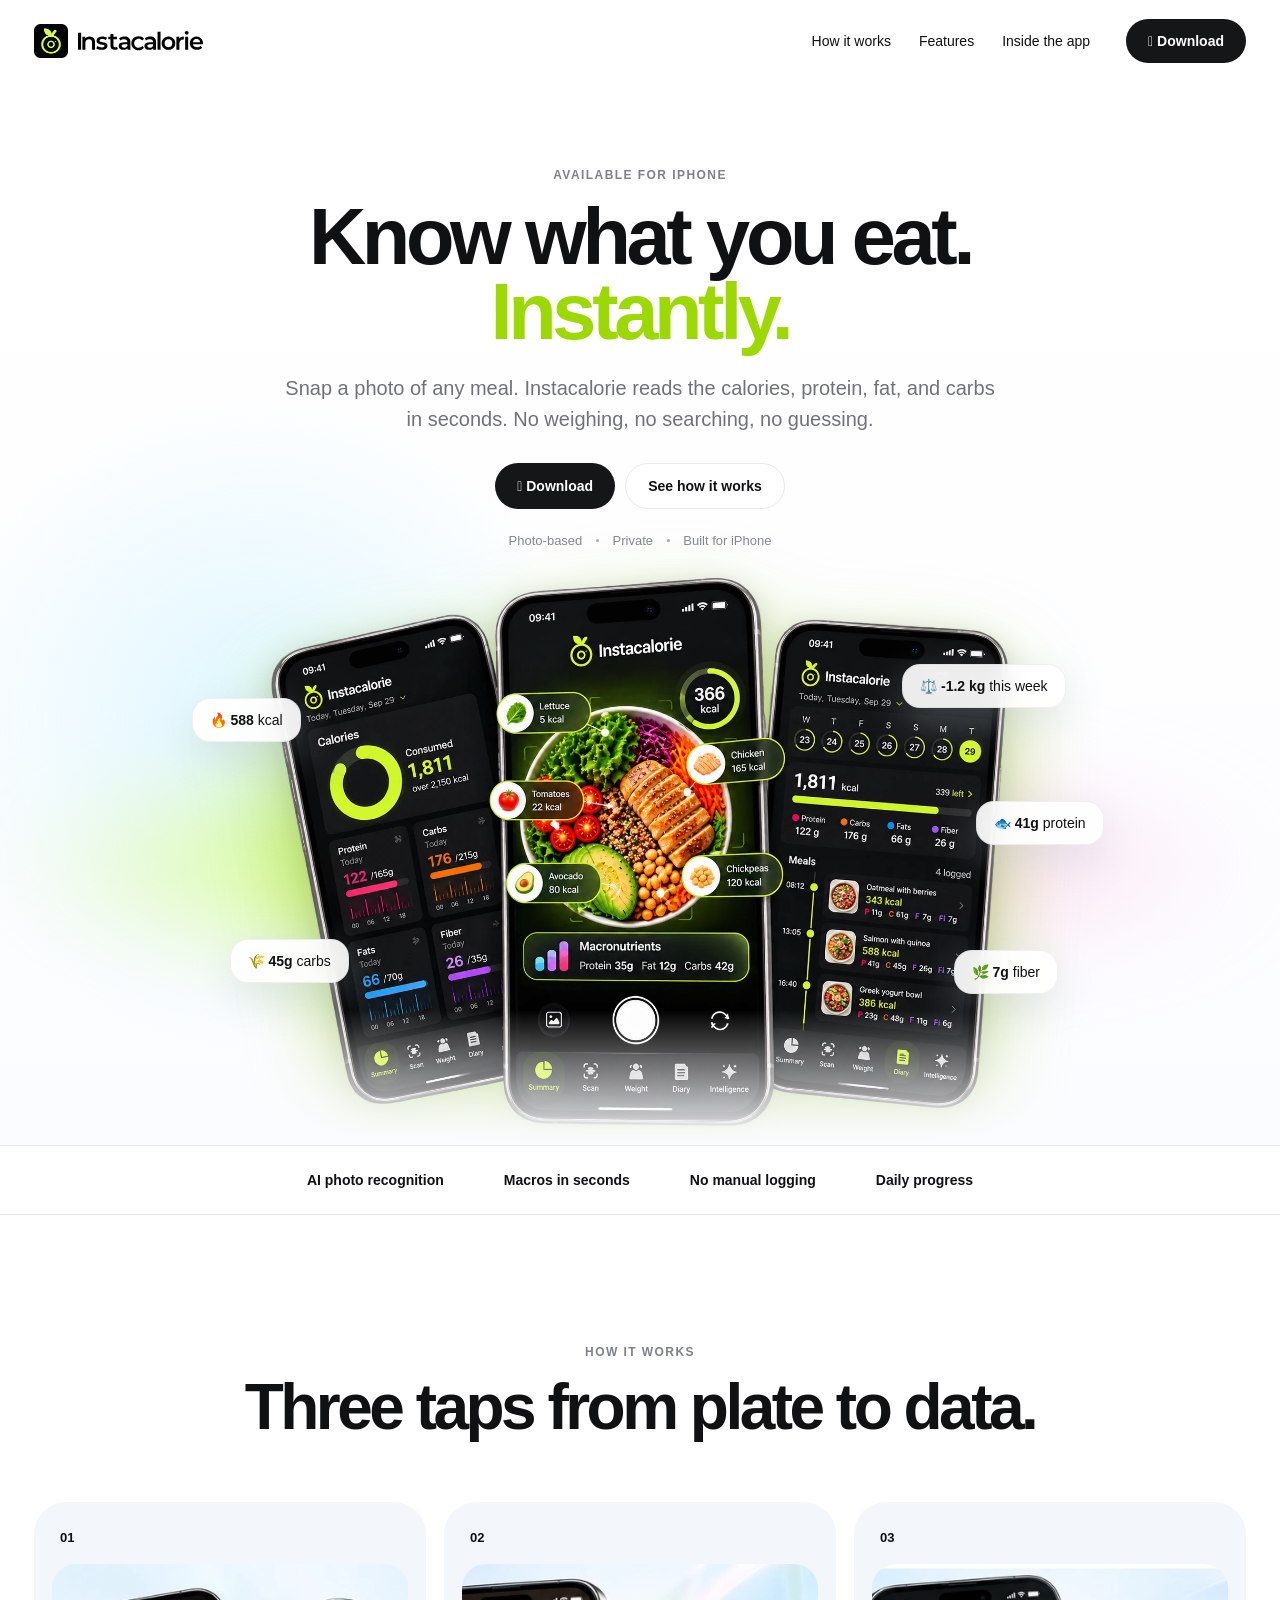
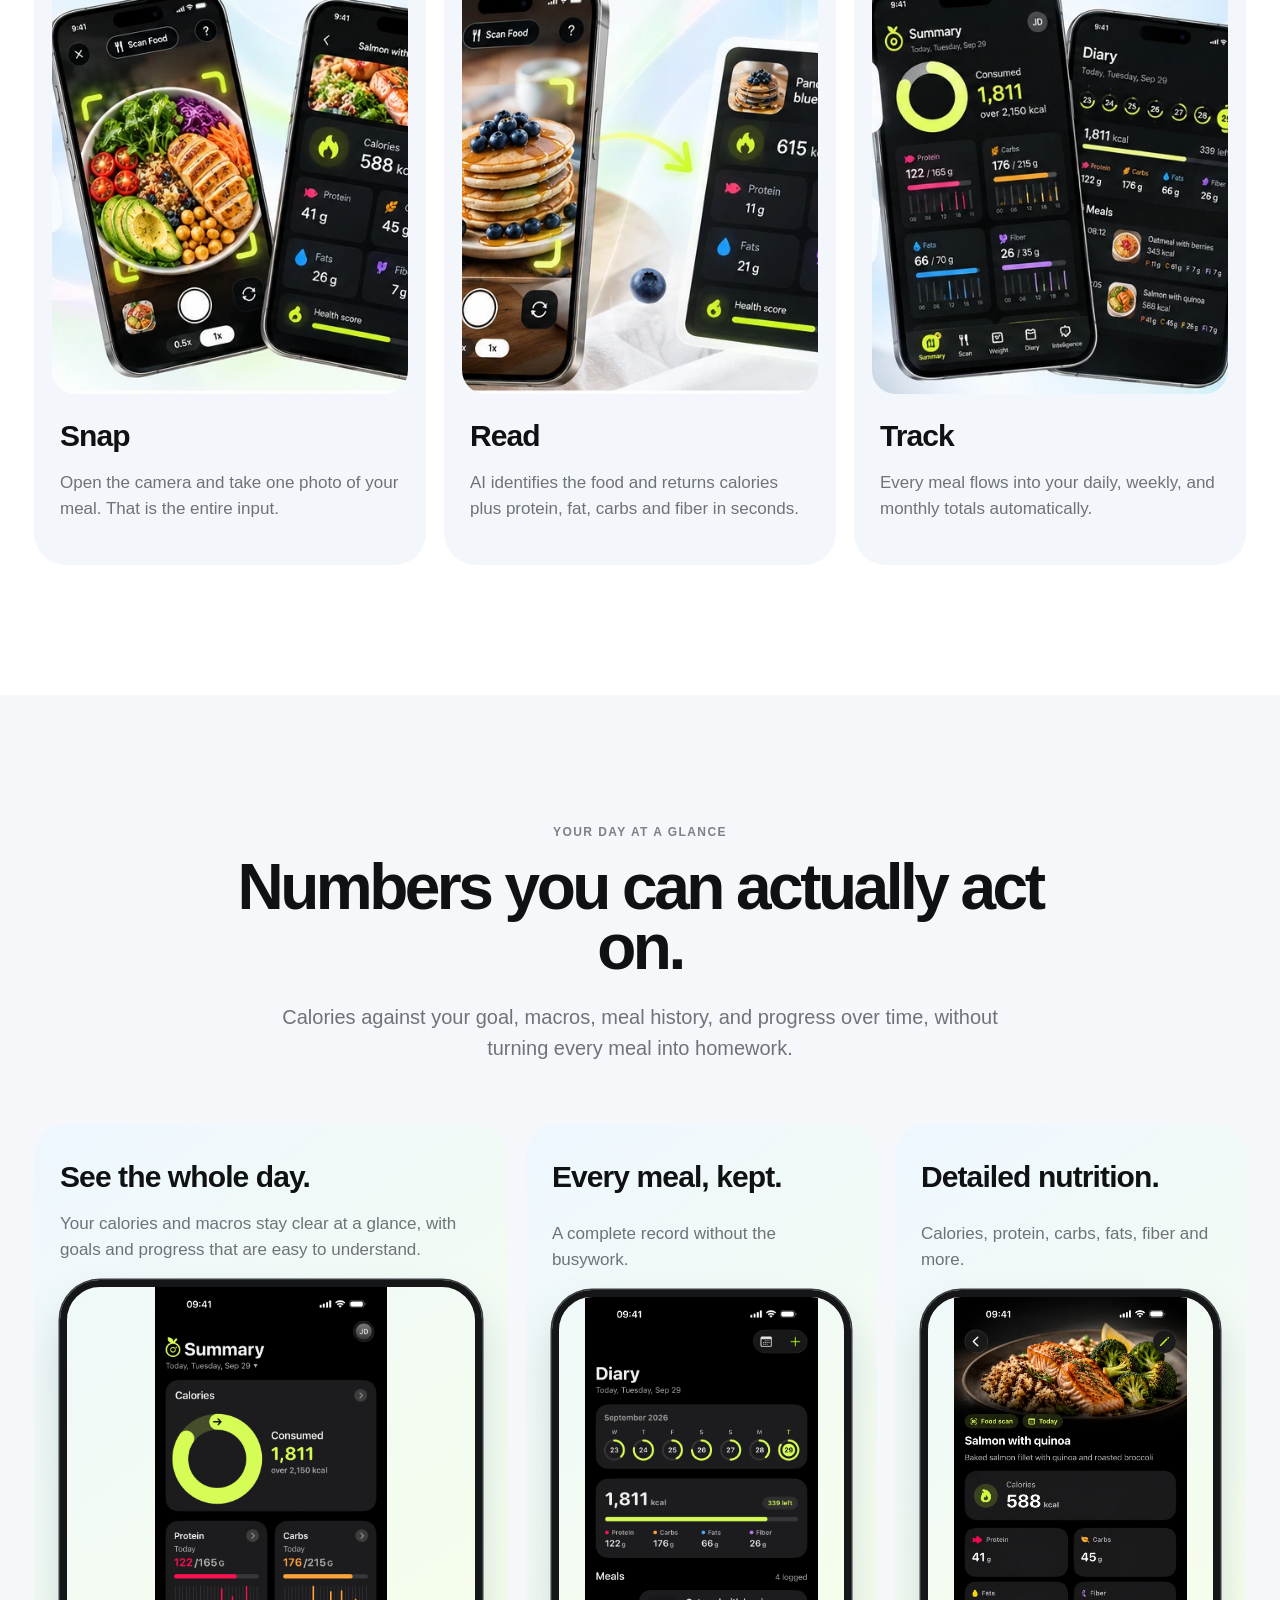
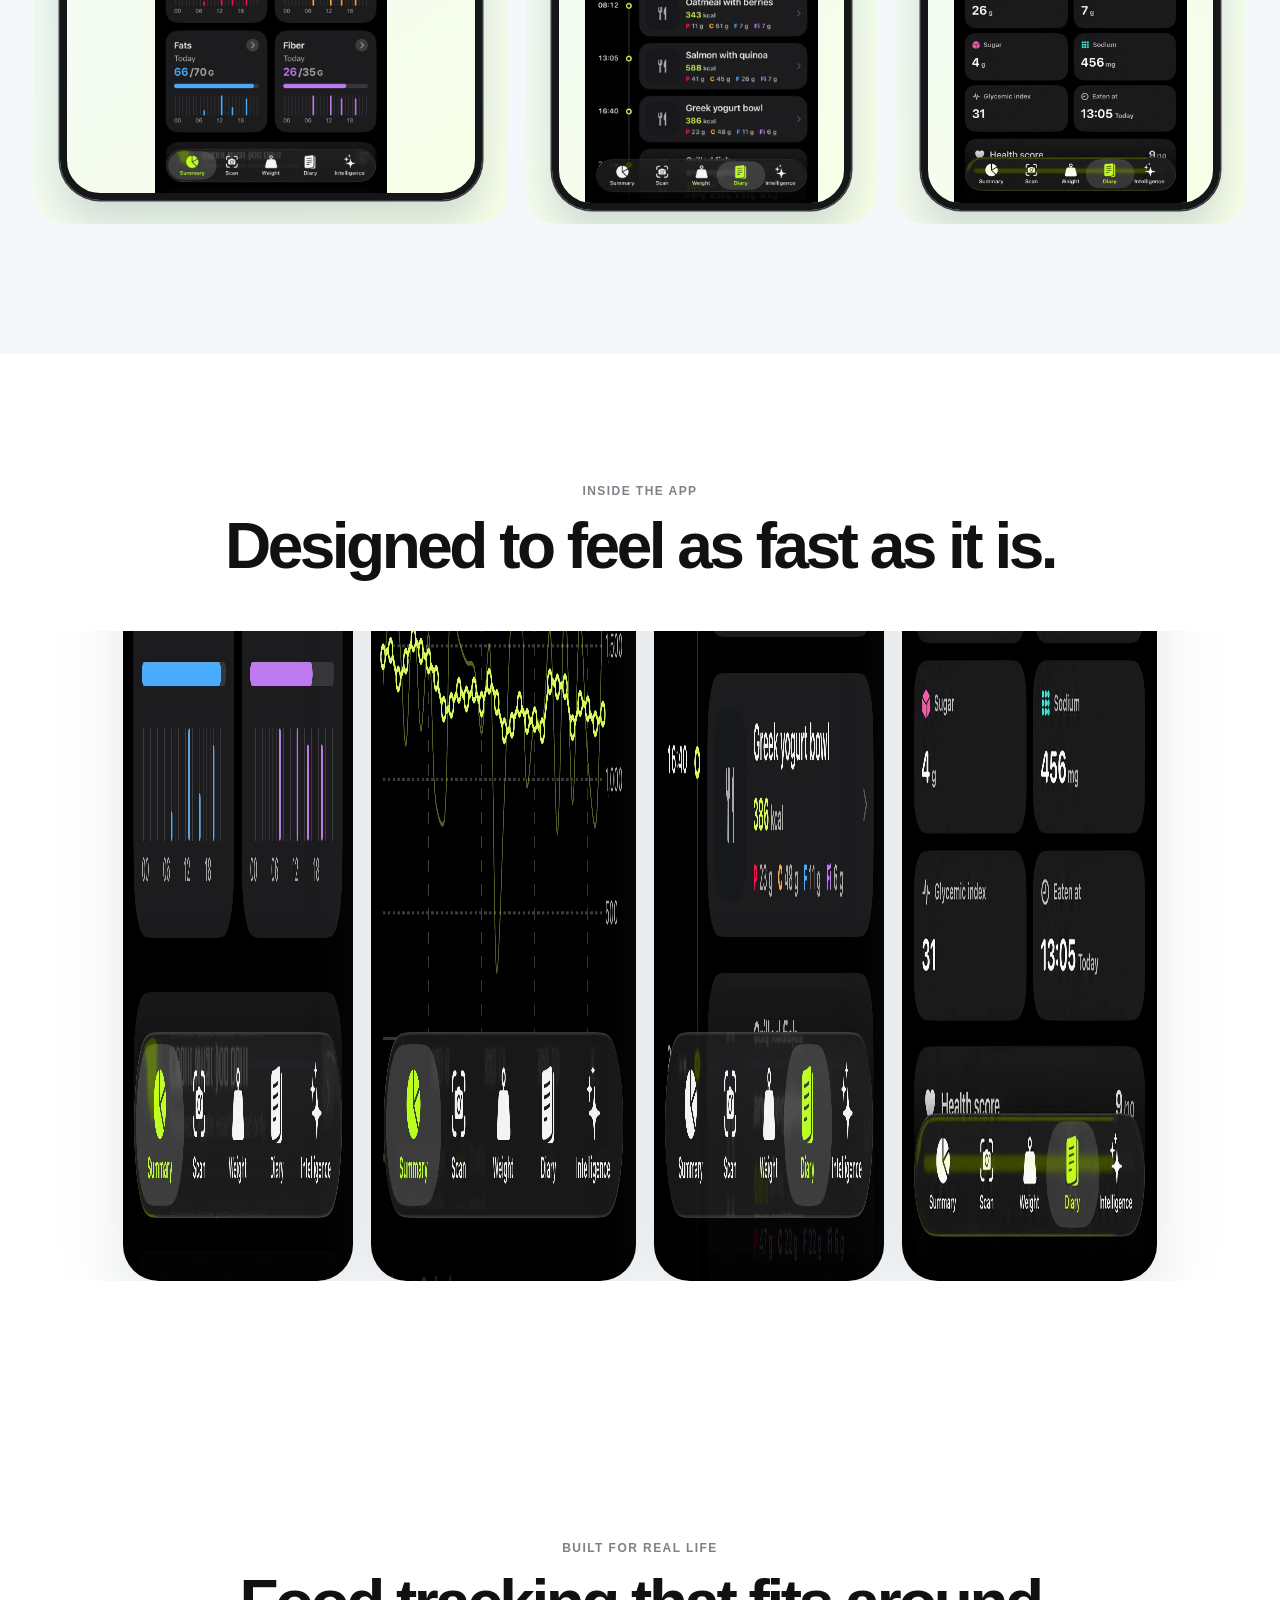
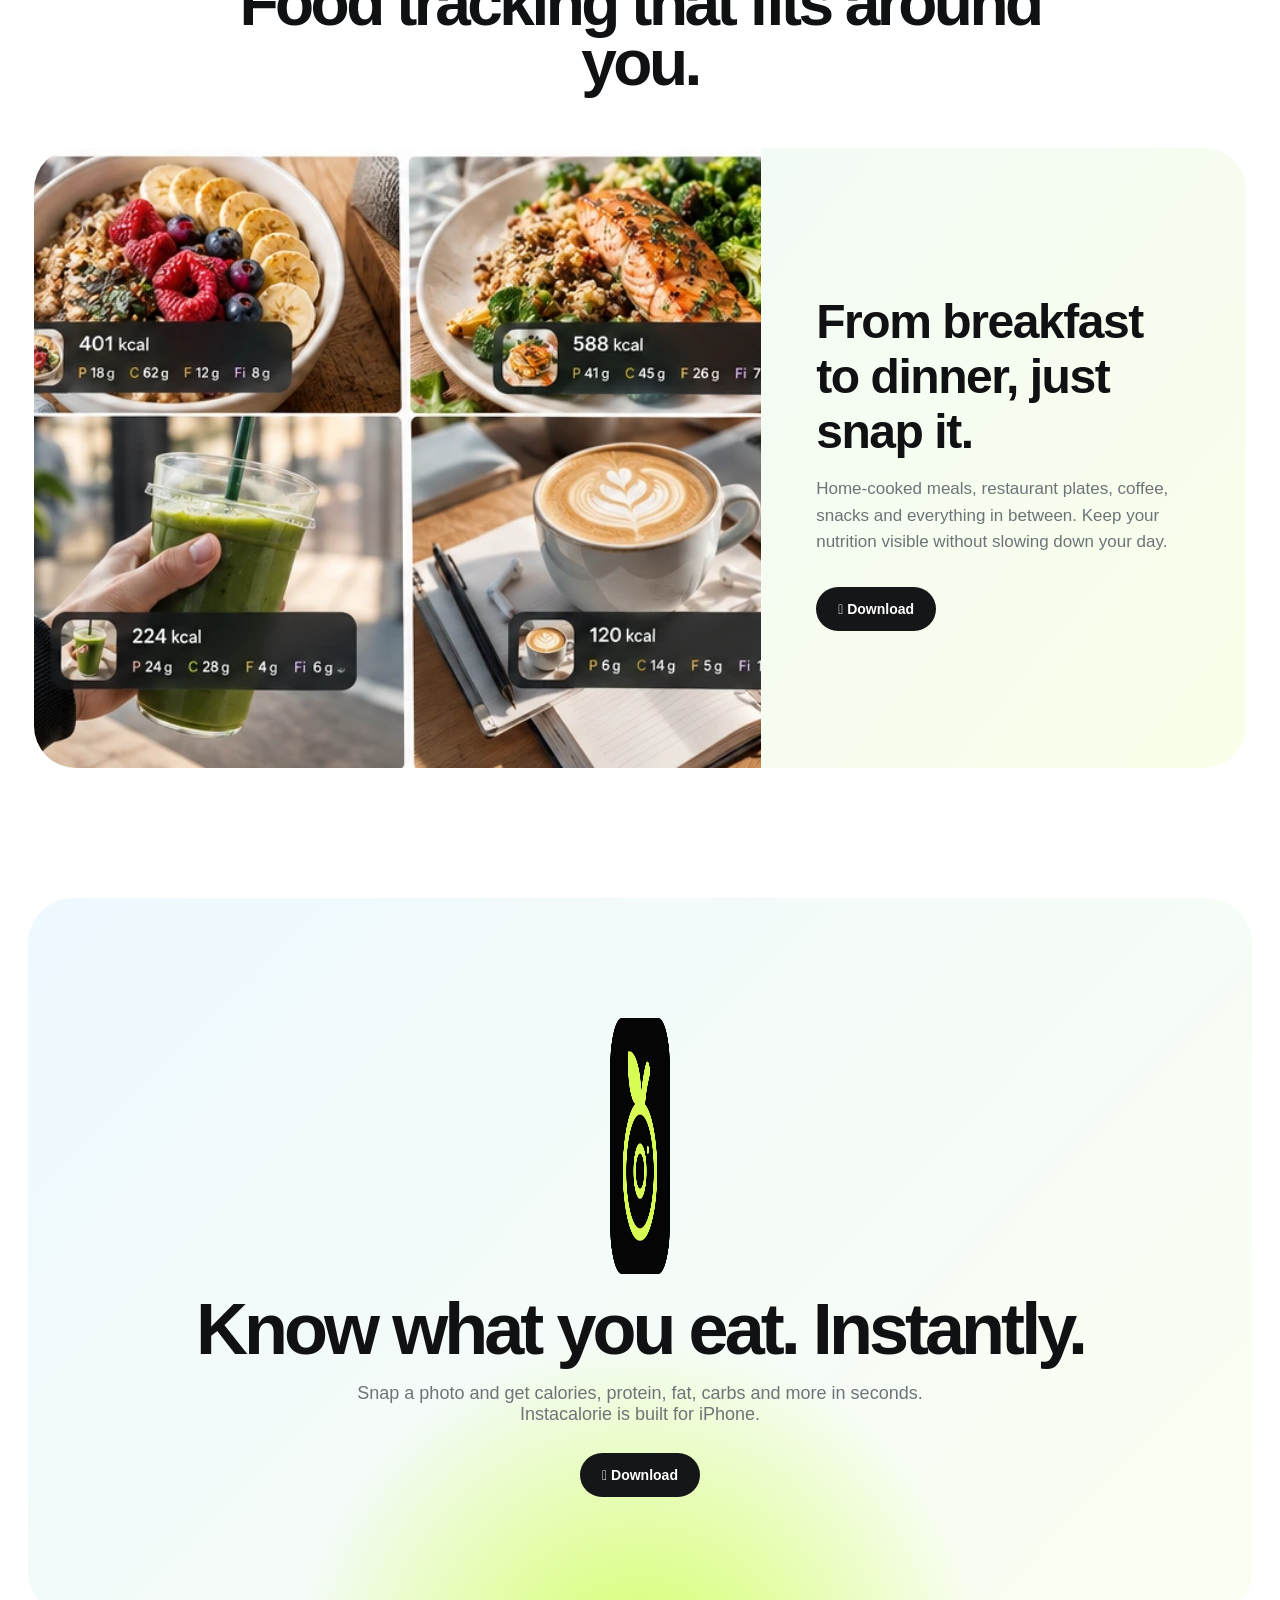
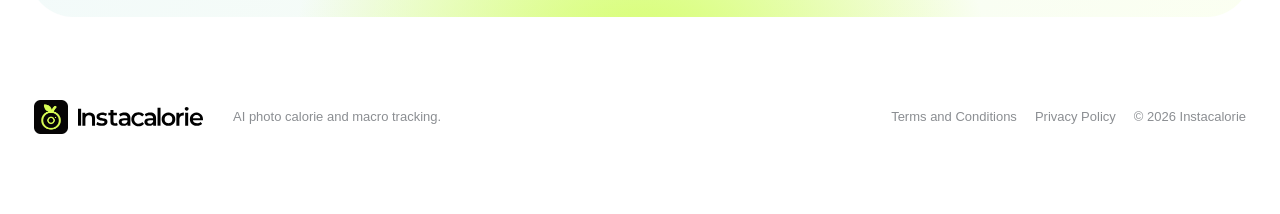
==== index.html @ 7e412ed0 "seo: structured data, app banner meta, webp images, share card, new favicons, hero chips" ====
<!doctype html><html lang="en"><head>
<meta charset="utf-8">
<meta name="viewport" content="width=device-width,initial-scale=1,viewport-fit=cover">
<title>Instacalorie. Know what you eat. Instantly.</title>
<meta name="description" content="Snap a photo of any meal. Instacalorie reads the calories, protein, fat and carbs in seconds. AI photo calorie and macro tracker for iPhone.">
<meta name="robots" content="index,follow,max-image-preview:large,max-snippet:-1">
<link rel="canonical" href="https://instacalorie.com/">
<meta name="theme-color" content="#9bd900">
<meta property="og:type" content="website">
<meta property="og:site_name" content="Instacalorie">
<meta property="og:title" content="Instacalorie. Know what you eat. Instantly.">
<meta property="og:description" content="Snap a photo of any meal and get calories, protein, fat and carbs in seconds. Built for iPhone.">
<meta property="og:url" content="https://instacalorie.com/">
<meta property="og:image" content="https://instacalorie.com/assets/og.jpg">
<meta property="og:image:width" content="1200">
<meta property="og:image:height" content="627">
<meta property="og:image:alt" content="Instacalorie">
<meta name="twitter:card" content="summary_large_image">
<meta name="twitter:title" content="Instacalorie. Know what you eat. Instantly.">
<meta name="twitter:description" content="Snap a photo of any meal and get calories, protein, fat and carbs in seconds. Built for iPhone.">
<meta name="twitter:image" content="https://instacalorie.com/assets/og.jpg">
<link rel="icon" type="image/png" sizes="32x32" href="/assets/img/favicon-32.png">
<link rel="apple-touch-icon" sizes="180x180" href="/assets/img/favicon-180.png">
<link rel="manifest" href="/site.webmanifest">
<link rel="preload" as="image" href="assets/hero.webp" fetchpriority="high">
<link rel="stylesheet" href="styles.css">
<meta property="og:locale" content="en_US">
<meta name="apple-itunes-app" content="app-id=6816730159">
<script type="application/ld+json">
{
  "@context": "https://schema.org",
  "@graph": [
    {
      "@type": "Organization",
      "@id": "https://instacalorie.com/#org",
      "name": "Instacalorie",
      "url": "https://instacalorie.com/",
      "logo": "https://instacalorie.com/assets/logo.png",
      "email": "instacalorieapp@gmail.com"
    },
    {
      "@type": "WebSite",
      "@id": "https://instacalorie.com/#site",
      "url": "https://instacalorie.com/",
      "name": "Instacalorie",
      "publisher": {"@id": "https://instacalorie.com/#org"},
      "inLanguage": "en"
    },
    {
      "@type": "MobileApplication",
      "@id": "https://instacalorie.com/#app",
      "name": "Instacalorie",
      "url": "https://instacalorie.com/",
      "image": "https://instacalorie.com/assets/og.jpg",
      "description": "Snap a photo of any meal and get calories, protein, fat, carbs and fiber in seconds. Meals roll into daily, weekly and monthly totals, with a diary, weight tracking and goals.",
      "operatingSystem": "iOS",
      "applicationCategory": "HealthApplication",
      "offers": {"@type": "Offer", "price": "0", "priceCurrency": "USD", "description": "Free to download. Scanning, Intelligence and goal suggestions need a Premium subscription with a free week."},
      "author": {"@id": "https://instacalorie.com/#org"}
    }
  ]
}
</script>
</head><body>
<header class="nav"><a class="brand" href="#"><img src="assets/logo.png" alt="" width="256" height="256" decoding="async"><img class="wordmark" src="/assets/wordmark.svg" alt="Instacalorie" width="125" height="20" decoding="async"></a><nav><a href="#how">How it works</a><a href="#features">Features</a><a href="#inside">Inside the app</a></nav><a class="pill dark appstore" href="#" data-soon> Download</a></header>
<main>
<section class="hero"><div class="eyebrow">Available for iPhone</div><h1>Know what you eat.<br><em>Instantly.</em></h1><p>Snap a photo of any meal. Instacalorie reads the calories, protein, fat, and carbs in seconds. No weighing, no searching, no guessing.</p><div class="actions"><a class="pill dark appstore" href="#" data-soon> Download</a><a class="pill light" href="#how">See how it works</a></div><div class="trust">Photo-based <i></i> Private <i></i> Built for iPhone</div><div class="hero-art"><span class="aurora" aria-hidden="true"></span><img class="hero-img" src="assets/hero.webp" alt="Three phones showing the Summary, a meal scan with its ingredients and calories, and the Diary" width="1444" height="1089" fetchpriority="high" decoding="async"><div class="float f1" aria-hidden="true">🔥 <b>588</b> kcal</div><div class="float f2" aria-hidden="true">🐟 <b>41g</b> protein</div><div class="float f3" aria-hidden="true">🌾 <b>45g</b> carbs</div><div class="float f4" aria-hidden="true">⚖️ <b>-1.2 kg</b> this week</div><div class="float f5" aria-hidden="true">🌿 <b>7g</b> fiber</div></div></section>
<section class="ticker"><span>AI photo recognition</span><span>Macros in seconds</span><span>No manual logging</span><span>Daily progress</span></section>
<section id="how" class="section"><div class="kicker">How it works</div><h2>Three taps from plate to data.</h2><div class="steps"><article><b>01</b><div class="media"><img src="assets/scan-ai.webp" alt="A phone photographing a plate of food" width="768" height="512" loading="lazy" decoding="async"></div><h3>Snap</h3><p>Open the camera and take one photo of your meal. That is the entire input.</p></article><article><b>02</b><div class="media"><img src="assets/breakfast-ai.webp" alt="A breakfast plate" width="768" height="512" loading="lazy" decoding="async"></div><h3>Read</h3><p>AI identifies the food and returns calories plus protein, fat, carbs and fiber in seconds.</p></article><article><b>03</b><div class="media"><img src="assets/dashboard-ai.webp" alt="Daily totals on a phone" width="768" height="512" loading="lazy" decoding="async"></div><h3>Track</h3><p>Every meal flows into your daily, weekly, and monthly totals automatically.</p></article></div></section>
<section id="features" class="section soft"><div class="kicker">Your day at a glance</div><h2>Numbers you can actually act on.</h2><p class="lede">Calories against your goal, macros, meal history, and progress over time, without turning every meal into homework.</p><div class="feature-grid"><article class="feature big"><div><h3>See the whole day.</h3><p>Your calories and macros stay clear at a glance, with goals and progress that are easy to understand.</p></div><img src="assets/summary.webp" alt="The Summary screen with the calorie ring and macros" width="1320" height="2868" loading="lazy" decoding="async"></article><article class="feature"><h3>Every meal, kept.</h3><p>A complete record without the busywork.</p><img src="assets/diary.webp" alt="The Diary screen with the meals of a day" width="1320" height="2868" loading="lazy" decoding="async"></article><article class="feature"><h3>Detailed nutrition.</h3><p>Calories, protein, carbs, fats, fiber and more.</p><img src="assets/meal.webp" alt="A meal page with its nutrition" width="851" height="1848" loading="lazy" decoding="async"></article></div></section>
<section id="inside" class="section"><div class="kicker">Inside the app</div><h2>Designed to feel as fast as it is.</h2><div class="phones"><img src="assets/summary.webp" alt="Summary screen" width="1320" height="2868" loading="lazy" decoding="async"><img src="assets/calories.webp" alt="Calories page" width="1320" height="2868" loading="lazy" decoding="async"><img src="assets/diary.webp" alt="Diary screen" width="1320" height="2868" loading="lazy" decoding="async"><img src="assets/meal.webp" alt="Meal page" width="851" height="1848" loading="lazy" decoding="async"></div></section>
<section class="section"><div class="kicker">Built for real life</div><h2>Food tracking that fits around you.</h2><div class="life"><img src="assets/lifestyle-ai.webp" alt="Someone photographing their lunch" width="768" height="512" loading="lazy" decoding="async"><div class="life-copy"><h3>From breakfast to dinner, just snap it.</h3><p>Home-cooked meals, restaurant plates, coffee, snacks and everything in between. Keep your nutrition visible without slowing down your day.</p><a class="pill dark appstore" href="#" data-soon> Download</a></div></div></section>
<section class="cta"><img src="assets/logo.png" alt="" width="256" height="256" loading="lazy" decoding="async"><h2>Know what you eat. Instantly.</h2><p>Snap a photo and get calories, protein, fat, carbs and more in seconds. Instacalorie is built for iPhone.</p><a class="pill dark appstore" href="#" data-soon> Download</a></section>
</main><footer><a class="brand" href="/"><img src="/assets/logo.png" alt="" width="256" height="256" loading="lazy" decoding="async"><img class="wordmark" src="/assets/wordmark.svg" alt="Instacalorie" width="125" height="20" loading="lazy" decoding="async"></a><span class="tagline">AI photo calorie and macro tracking.</span><span class="foot-links"><a href="/terms/">Terms and Conditions</a><a href="/privacy/">Privacy Policy</a><span>© 2026 Instacalorie</span></span></footer>
<script src="script.js"></script></body></html>
---- styles.css ----
:root{--ink:#101112;--muted:#6f7378;--lime:#caff3d;--lime2:#9bd900;--soft:#f2f6fb;--line:#e7e9eb}*{box-sizing:border-box}html{scroll-behavior:smooth}body{margin:0;font-family:-apple-system,BlinkMacSystemFont,"SF Pro Display","Segoe UI",sans-serif;color:var(--ink);background:#fff}a{color:inherit;text-decoration:none}.nav{height:82px;display:flex;align-items:center;gap:36px;max-width:1420px;margin:auto;padding:0 34px;position:relative;z-index:10}.brand{display:flex;align-items:center;gap:10px;font-weight:760;font-size:23px}.brand img{width:34px;height:34px;object-fit:contain}.nav nav{display:flex;gap:28px;margin-left:auto;font-size:14px}.nav>.brand+.pill{margin-left:auto}.pill{display:inline-flex;align-items:center;justify-content:center;border-radius:999px;padding:14px 22px;font-weight:650;font-size:14px}.dark{background:#151617;color:#fff}.light{background:#fff;border:1px solid var(--line)}.hero{text-align:center;padding:86px 24px 0;overflow:hidden;background:radial-gradient(circle at 50% 74%,rgba(202,255,61,.23),transparent 27%),radial-gradient(circle at 20% 60%,#dff7ff,transparent 27%),linear-gradient(#fff,#fbfcff)}.eyebrow,.kicker{text-transform:uppercase;letter-spacing:.12em;font-size:12px;font-weight:750;color:#7d8288}.hero h1,.section h2,.cta h2{font-size:clamp(52px,6.2vw,96px);line-height:.94;letter-spacing:-.055em;margin:18px auto 24px;max-width:1100px}.hero h1 em{font-style:normal;color:var(--lime2)}.hero>p,.lede{font-size:20px;line-height:1.55;color:var(--muted);max-width:720px;margin:0 auto 28px}.actions{display:flex;gap:10px;justify-content:center}.trust{margin:24px 0;color:#85898e;font-size:13px}.trust i{display:inline-block;width:3px;height:3px;background:#aaa;border-radius:50%;margin:0 10px 3px}.hero-art{position:relative;max-width:760px;margin:6px auto 0}.hero-img{position:relative;z-index:1;display:block;width:100%;height:auto;filter:drop-shadow(0 34px 44px rgba(155,217,0,.38)) drop-shadow(0 8px 14px rgba(16,17,18,.18))}.hero-art .aurora{position:absolute;left:-34%;right:-34%;top:36%;height:30%;border-radius:50%;background:linear-gradient(90deg,rgba(202,255,61,0),rgba(202,255,61,.55) 25%,rgba(140,230,255,.55) 50%,rgba(255,190,225,.45) 75%,rgba(202,255,61,0));filter:blur(46px);pointer-events:none}.hero-art::after{content:"";position:absolute;left:-10%;right:-10%;bottom:-2px;height:24%;background:linear-gradient(rgba(251,252,255,0),#fbfcff);z-index:2;pointer-events:none}.phone{position:absolute;border-radius:48px;box-shadow:0 35px 80px rgba(22,35,50,.22)}.p1{width:300px;left:26%;top:20px;transform:rotate(-7deg)}.p2{width:270px;right:27%;top:8px;transform:rotate(7deg)}.float{position:absolute;background:rgba(255,255,255,.92);backdrop-filter:blur(12px);border:1px solid rgba(0,0,0,.06);border-radius:18px;padding:13px 17px;box-shadow:0 14px 40px #b6c1cc55;font-size:14px}.float{z-index:3;animation:bob 6s ease-in-out infinite}.f1{left:-9%;top:22%}.f2{right:-11%;top:40%;animation-duration:7.5s;animation-delay:-2.5s}.f3{left:-4%;top:64%;animation-duration:8.5s;animation-delay:-5s}.f4{right:-6%;top:16%;animation-duration:7s;animation-delay:-1s}.f5{right:-5%;top:66%;animation-duration:9s;animation-delay:-3.5s}@keyframes bob{0%,100%{transform:translateY(0)}50%{transform:translateY(-10px)}}@media(prefers-reduced-motion:reduce){.float{animation:none}}.ticker{display:flex;justify-content:center;gap:60px;padding:26px;border-block:1px solid var(--line);font-weight:600;font-size:14px}.section{padding:130px 34px;max-width:1500px;margin:auto;text-align:center}.section h2{font-size:clamp(46px,5vw,76px);max-width:900px}.soft{max-width:none;background:#f5f7fa}.steps{display:grid;grid-template-columns:repeat(3,1fr);gap:18px;max-width:1400px;margin:64px auto 0;text-align:left}.steps article,.feature{background:#f3f6fa;border-radius:32px;padding:26px;overflow:hidden}.feature{background:linear-gradient(145deg,#eef7ff,#f8ffe6)}.steps article>b{font-size:13px}.media{height:430px;margin:18px -8px 25px;border-radius:24px;overflow:hidden}.media img{width:100%;height:100%;object-fit:cover}.steps h3,.feature h3,.life h3{font-size:30px;letter-spacing:-.03em;margin:10px 0}.steps p,.feature p,.life p{color:var(--muted);line-height:1.55;font-size:17px}.feature-grid{display:grid;grid-template-columns:1.35fr 1fr 1fr;gap:18px;max-width:1400px;margin:60px auto 0;text-align:left}.feature{height:700px;display:flex;flex-direction:column}.feature img{max-height:520px;max-width:100%;object-fit:contain;align-self:center;margin-top:auto;border-radius:40px;border:7px solid #151617;box-shadow:0 0 0 1.5px #3a3c3f,0 25px 40px #7892a24d}.feature.big{background:linear-gradient(145deg,#eef7ff,#f8ffe6)}.phones{display:flex;align-items:flex-end;justify-content:center;gap:18px;height:650px;overflow:hidden;margin-top:55px}.phones img{width:230px;border-radius:36px;box-shadow:0 28px 65px #5d72852b}.phones img:nth-child(2){width:265px}.phones img:nth-child(4){width:255px}.life{max-width:1250px;margin:55px auto 0;background:linear-gradient(130deg,#eff8ff,#f9ffe9);border-radius:42px;overflow:hidden;display:grid;grid-template-columns:1.2fr .8fr;text-align:left;align-items:center}.life img{width:100%;height:620px;object-fit:cover}.life-copy{padding:55px}.life-copy h3{font-size:48px}.life-copy .pill{margin-top:15px}.cta{margin:0 28px 28px;padding:120px 24px;text-align:center;border-radius:46px;background:radial-gradient(circle at 50% 110%,rgba(202,255,61,.8),transparent 35%),linear-gradient(135deg,#eef8ff,#fbfff1)}.cta img{width:60px}.cta h2{font-size:72px}.cta p{max-width:620px;margin:-5px auto 28px;color:var(--muted);font-size:18px}footer{max-width:1420px;margin:auto;padding:55px 34px 80px;display:flex;align-items:center;gap:30px;color:#8b8e92;font-size:13px}.foot-links{margin-left:auto;display:flex;gap:18px;align-items:center}.foot-links a:hover{color:var(--ink)}@media(max-width:900px){.nav nav{display:none}.nav>.pill{display:none}.nav{height:64px}.hero{padding-top:18px}.p1{left:8%;width:250px}.p2{right:8%;width:225px}.float{display:none}.ticker{gap:18px;overflow:auto;justify-content:flex-start}.steps,.feature-grid,.life{grid-template-columns:1fr}.media{height:360px}.feature{height:620px}.phones{justify-content:flex-start;overflow-x:auto;padding:30px}.life img{height:auto}.section{padding:90px 20px}.cta h2{font-size:52px}footer{flex-wrap:wrap}.foot-links{margin-left:0;flex-wrap:wrap}}@media(max-width:600px){.nav{padding:0 18px}.brand span{font-size:19px}.hero h1{font-size:54px}.hero>p{font-size:17px}.p1{left:1%;width:210px}.p2{right:1%;width:190px}.actions{flex-direction:column;align-items:center}.section h2{font-size:46px}.life-copy h3{font-size:36px}.ticker span{min-width:max-content}}
.feature,.steps article,.life,.feature.in,.steps article.in,.life.in{opacity:1;transform:none}
.brand .wordmark{height:20px;width:auto}.appstore{white-space:nowrap}

/* Legal pages (privacy, terms) and the 404: same shell, plain text. */
.legal{max-width:760px;margin:auto;padding:30px 24px 90px;text-align:left}
.legal h1{font-size:clamp(40px,5vw,58px);letter-spacing:-.045em;line-height:1;margin:0 0 12px}
.legal .updated{color:var(--muted);font-size:14px;margin:0 0 36px}
.legal h2{font-size:24px;letter-spacing:-.02em;margin:40px 0 12px}
.legal p,.legal li{color:#3f4347;line-height:1.6;font-size:16px;margin:0 0 14px}
.legal ul{padding-left:22px;margin:0 0 16px}
.legal strong{color:var(--ink)}
.legal a{color:var(--lime2);font-weight:650}
.legal a:hover{text-decoration:underline}
.nf{min-height:70vh;display:grid;place-items:center;text-align:center;padding:60px 24px}
.nf .code{font-size:clamp(72px,12vw,140px);font-weight:760;letter-spacing:-.06em;line-height:1;color:var(--lime2)}
.nf h1{font-size:clamp(28px,4vw,40px);letter-spacing:-.03em;margin:10px 0 12px}
.nf p{color:var(--muted);font-size:17px;max-width:38ch;margin:0 auto 26px}
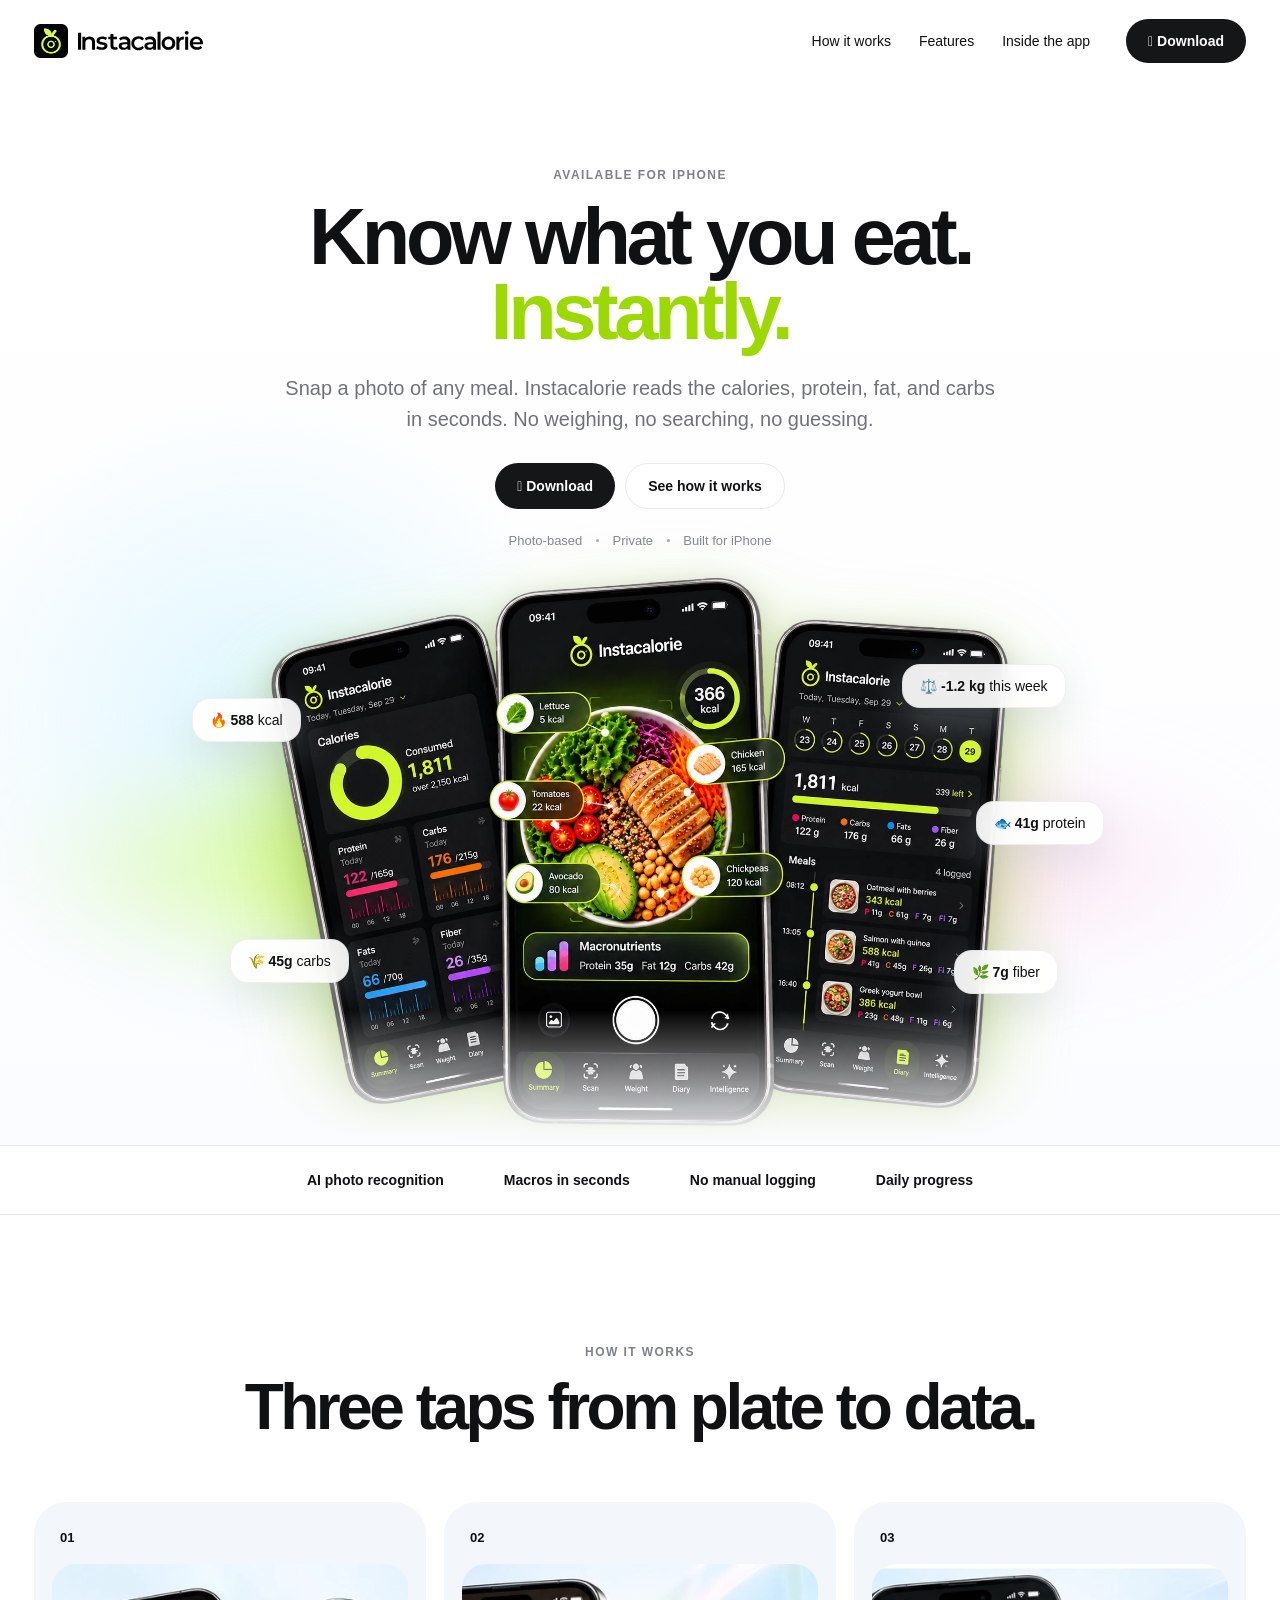
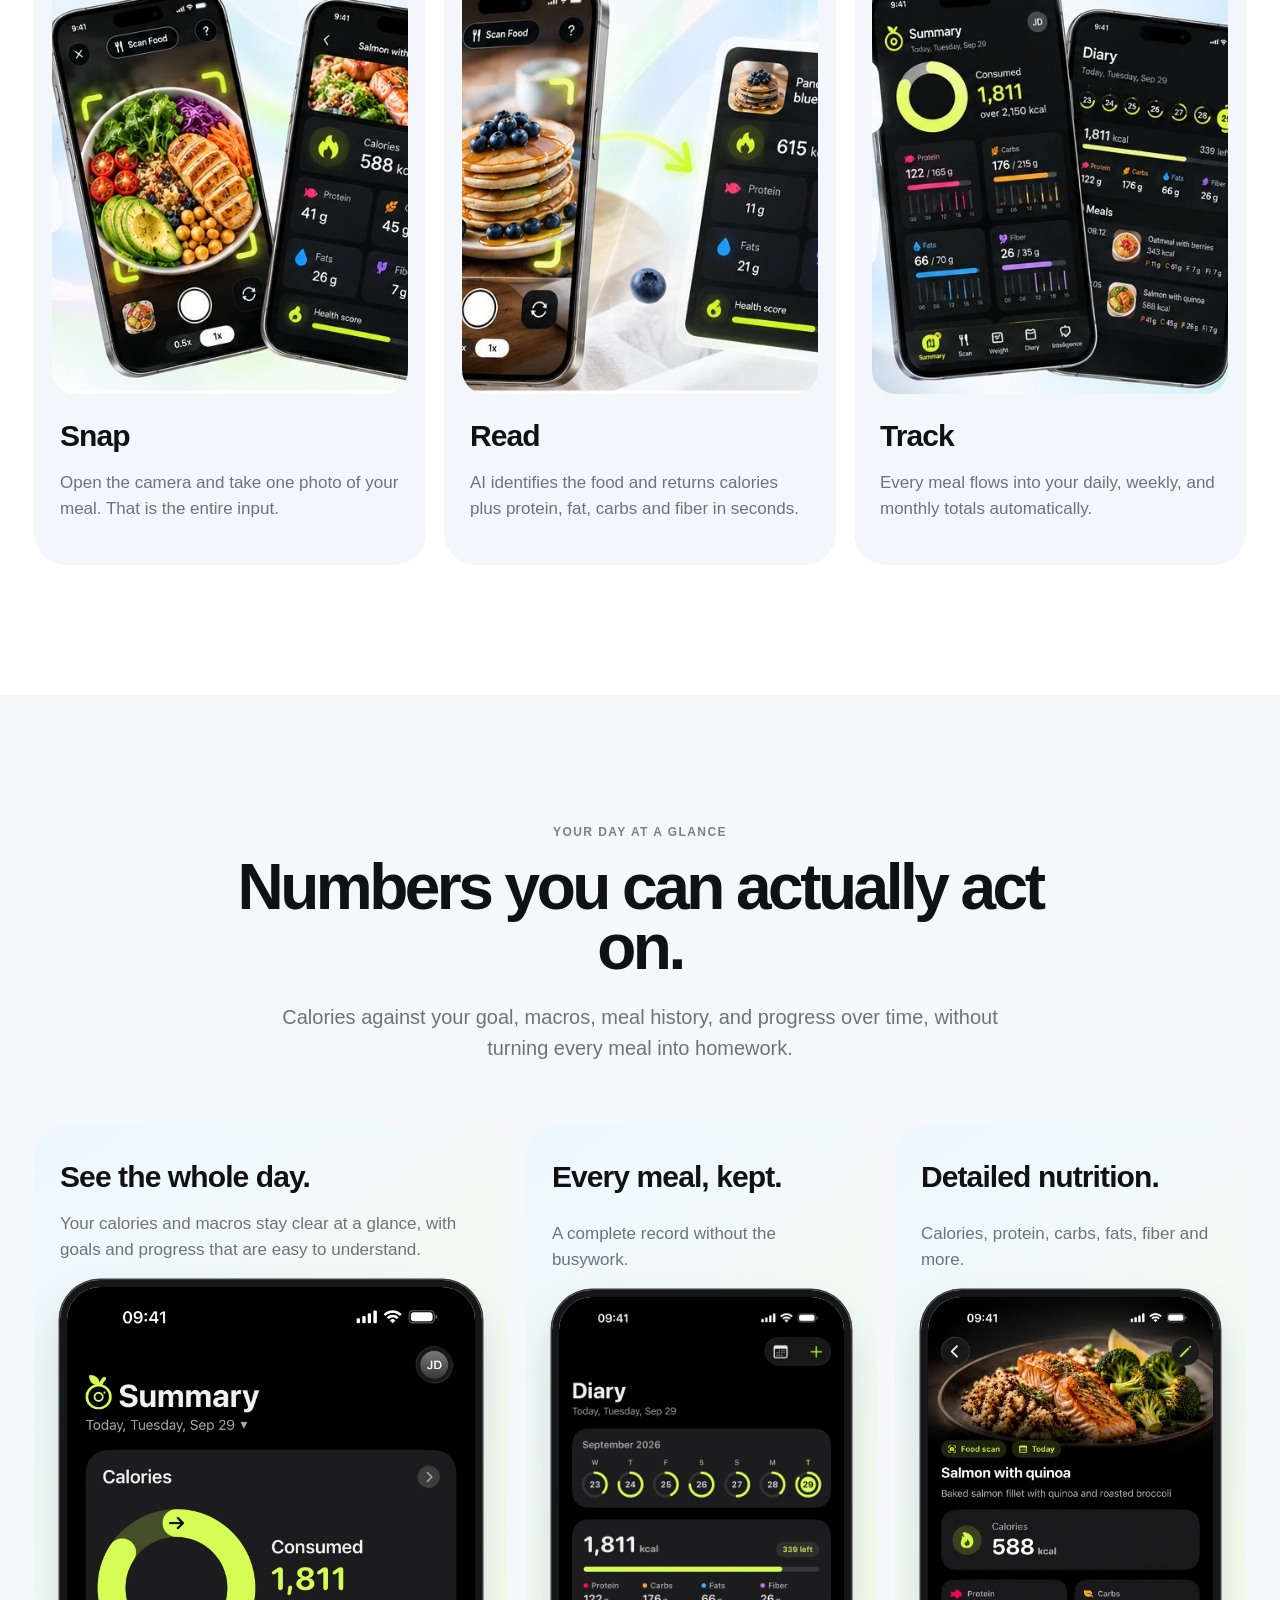
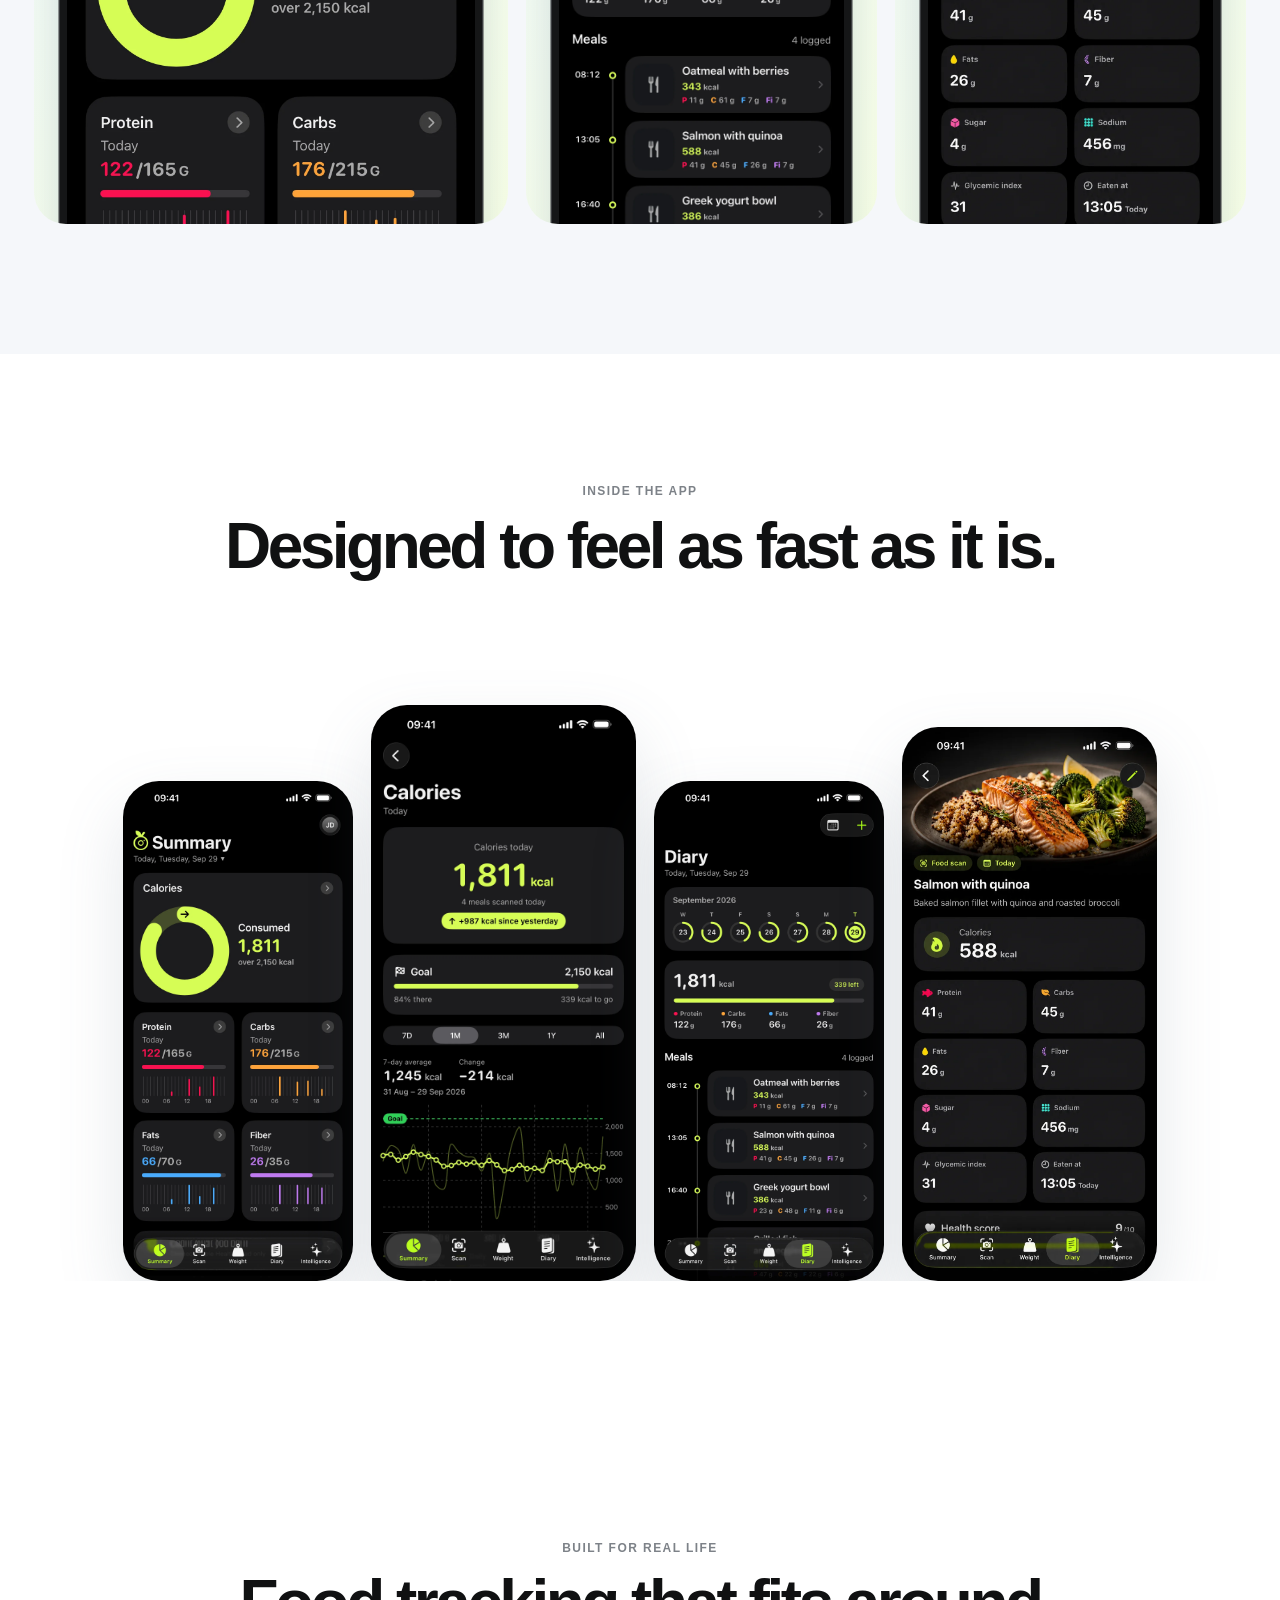
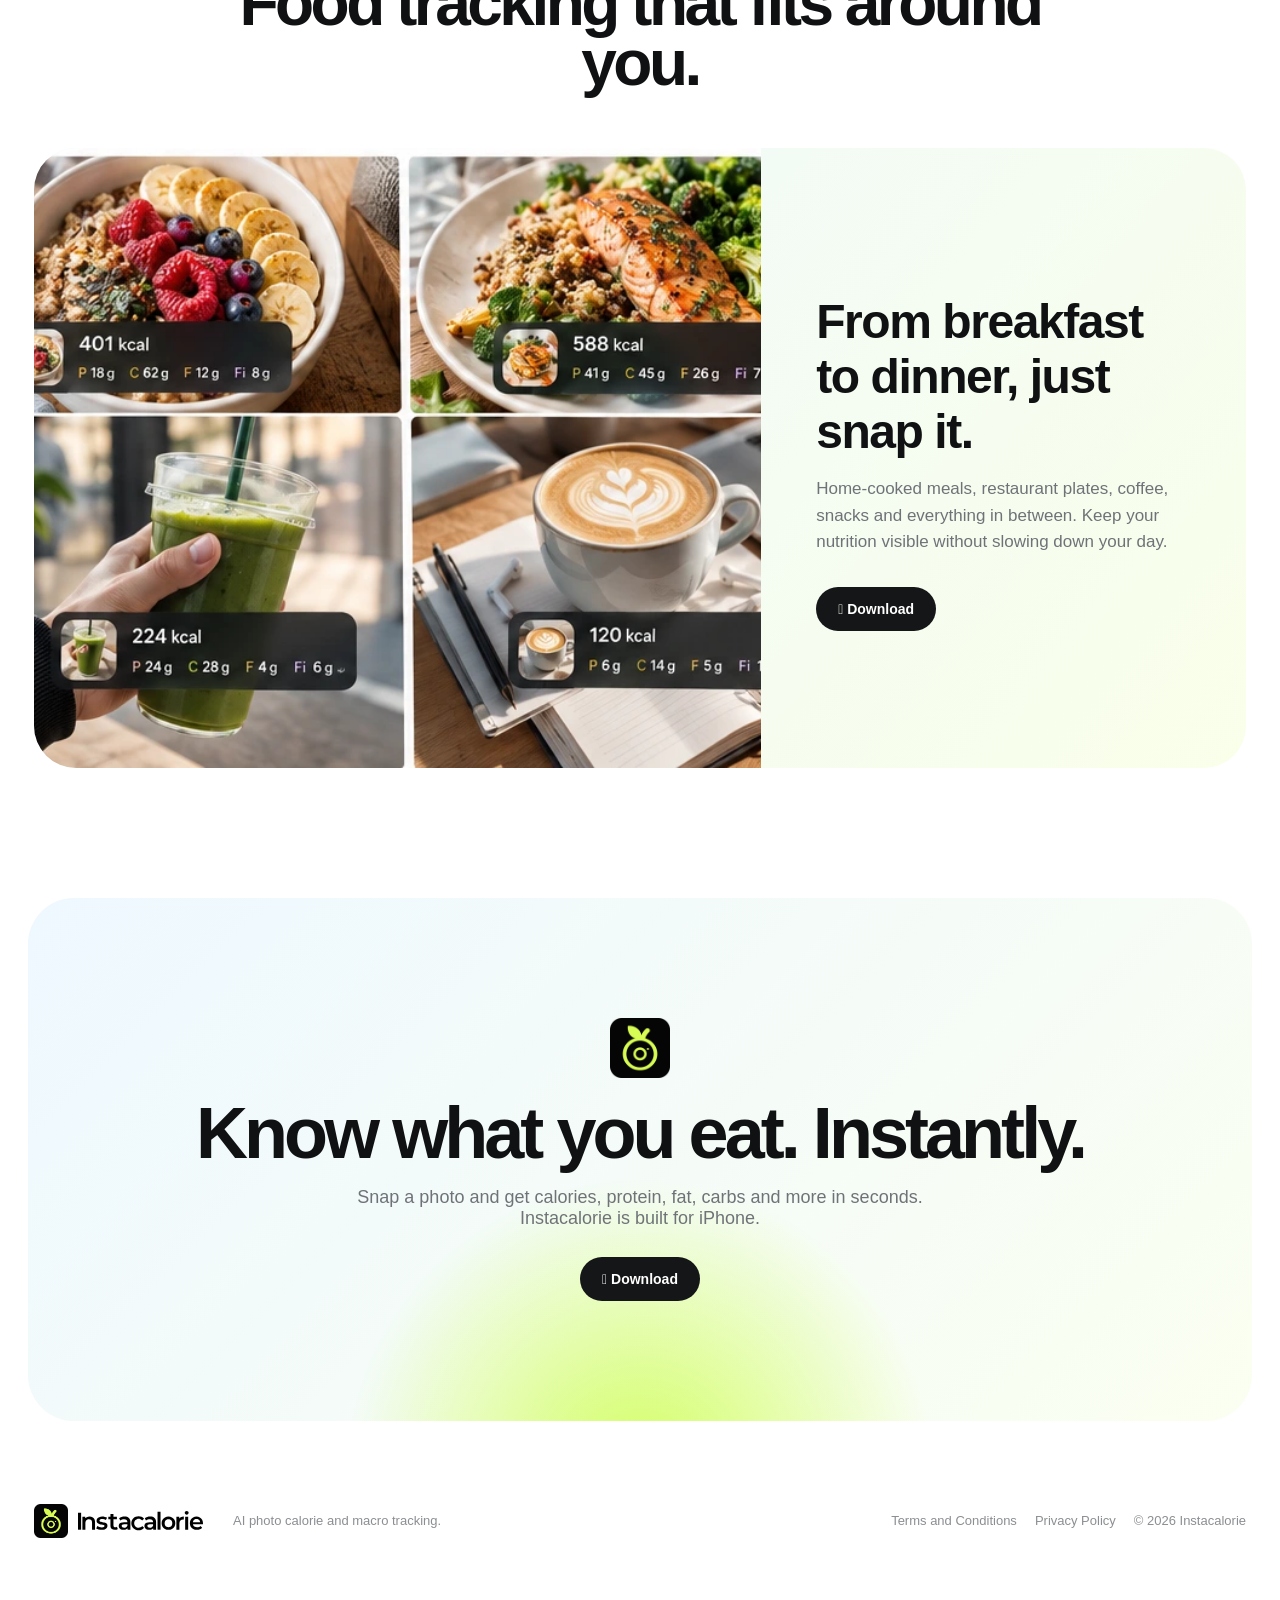
==== commit 11d23c48: "mobile fixes: image sizes, feature phones fill the card, swipe hint on the app strip" ====
--- a/index.html
+++ b/index.html
@@ -68,8 +68,8 @@
 <section class="ticker"><span>AI photo recognition</span><span>Macros in seconds</span><span>No manual logging</span><span>Daily progress</span></section>
 <section id="how" class="section"><div class="kicker">How it works</div><h2>Three taps from plate to data.</h2><div class="steps"><article><b>01</b><div class="media"><img src="assets/scan-ai.webp" alt="A phone photographing a plate of food" width="768" height="512" loading="lazy" decoding="async"></div><h3>Snap</h3><p>Open the camera and take one photo of your meal. That is the entire input.</p></article><article><b>02</b><div class="media"><img src="assets/breakfast-ai.webp" alt="A breakfast plate" width="768" height="512" loading="lazy" decoding="async"></div><h3>Read</h3><p>AI identifies the food and returns calories plus protein, fat, carbs and fiber in seconds.</p></article><article><b>03</b><div class="media"><img src="assets/dashboard-ai.webp" alt="Daily totals on a phone" width="768" height="512" loading="lazy" decoding="async"></div><h3>Track</h3><p>Every meal flows into your daily, weekly, and monthly totals automatically.</p></article></div></section>
 <section id="features" class="section soft"><div class="kicker">Your day at a glance</div><h2>Numbers you can actually act on.</h2><p class="lede">Calories against your goal, macros, meal history, and progress over time, without turning every meal into homework.</p><div class="feature-grid"><article class="feature big"><div><h3>See the whole day.</h3><p>Your calories and macros stay clear at a glance, with goals and progress that are easy to understand.</p></div><img src="assets/summary.webp" alt="The Summary screen with the calorie ring and macros" width="1320" height="2868" loading="lazy" decoding="async"></article><article class="feature"><h3>Every meal, kept.</h3><p>A complete record without the busywork.</p><img src="assets/diary.webp" alt="The Diary screen with the meals of a day" width="1320" height="2868" loading="lazy" decoding="async"></article><article class="feature"><h3>Detailed nutrition.</h3><p>Calories, protein, carbs, fats, fiber and more.</p><img src="assets/meal.webp" alt="A meal page with its nutrition" width="851" height="1848" loading="lazy" decoding="async"></article></div></section>
-<section id="inside" class="section"><div class="kicker">Inside the app</div><h2>Designed to feel as fast as it is.</h2><div class="phones"><img src="assets/summary.webp" alt="Summary screen" width="1320" height="2868" loading="lazy" decoding="async"><img src="assets/calories.webp" alt="Calories page" width="1320" height="2868" loading="lazy" decoding="async"><img src="assets/diary.webp" alt="Diary screen" width="1320" height="2868" loading="lazy" decoding="async"><img src="assets/meal.webp" alt="Meal page" width="851" height="1848" loading="lazy" decoding="async"></div></section>
+<section id="inside" class="section"><div class="kicker">Inside the app</div><h2>Designed to feel as fast as it is.</h2><p class="swipe" aria-hidden="true">Swipe to see more</p><div class="phones"><img src="assets/summary.webp" alt="Summary screen" width="1320" height="2868" loading="lazy" decoding="async"><img src="assets/calories.webp" alt="Calories page" width="1320" height="2868" loading="lazy" decoding="async"><img src="assets/diary.webp" alt="Diary screen" width="1320" height="2868" loading="lazy" decoding="async"><img src="assets/meal.webp" alt="Meal page" width="851" height="1848" loading="lazy" decoding="async"></div></section>
 <section class="section"><div class="kicker">Built for real life</div><h2>Food tracking that fits around you.</h2><div class="life"><img src="assets/lifestyle-ai.webp" alt="Someone photographing their lunch" width="768" height="512" loading="lazy" decoding="async"><div class="life-copy"><h3>From breakfast to dinner, just snap it.</h3><p>Home-cooked meals, restaurant plates, coffee, snacks and everything in between. Keep your nutrition visible without slowing down your day.</p><a class="pill dark appstore" href="#" data-soon> Download</a></div></div></section>
-<section class="cta"><img src="assets/logo.png" alt="" width="256" height="256" loading="lazy" decoding="async"><h2>Know what you eat. Instantly.</h2><p>Snap a photo and get calories, protein, fat, carbs and more in seconds. Instacalorie is built for iPhone.</p><a class="pill dark appstore" href="#" data-soon> Download</a></section>
+<section id="cta" class="cta"><img src="assets/logo.png" alt="" width="256" height="256" loading="lazy" decoding="async"><h2>Know what you eat. Instantly.</h2><p>Snap a photo and get calories, protein, fat, carbs and more in seconds. Instacalorie is built for iPhone.</p><a class="pill dark appstore" href="#" data-soon> Download</a></section>
 </main><footer><a class="brand" href="/"><img src="/assets/logo.png" alt="" width="256" height="256" loading="lazy" decoding="async"><img class="wordmark" src="/assets/wordmark.svg" alt="Instacalorie" width="125" height="20" loading="lazy" decoding="async"></a><span class="tagline">AI photo calorie and macro tracking.</span><span class="foot-links"><a href="/terms/">Terms and Conditions</a><a href="/privacy/">Privacy Policy</a><span>© 2026 Instacalorie</span></span></footer>
 <script src="script.js"></script></body></html>
--- a/styles.css
+++ b/styles.css
@@ -1,4 +1,4 @@
-:root{--ink:#101112;--muted:#6f7378;--lime:#caff3d;--lime2:#9bd900;--soft:#f2f6fb;--line:#e7e9eb}*{box-sizing:border-box}html{scroll-behavior:smooth}body{margin:0;font-family:-apple-system,BlinkMacSystemFont,"SF Pro Display","Segoe UI",sans-serif;color:var(--ink);background:#fff}a{color:inherit;text-decoration:none}.nav{height:82px;display:flex;align-items:center;gap:36px;max-width:1420px;margin:auto;padding:0 34px;position:relative;z-index:10}.brand{display:flex;align-items:center;gap:10px;font-weight:760;font-size:23px}.brand img{width:34px;height:34px;object-fit:contain}.nav nav{display:flex;gap:28px;margin-left:auto;font-size:14px}.nav>.brand+.pill{margin-left:auto}.pill{display:inline-flex;align-items:center;justify-content:center;border-radius:999px;padding:14px 22px;font-weight:650;font-size:14px}.dark{background:#151617;color:#fff}.light{background:#fff;border:1px solid var(--line)}.hero{text-align:center;padding:86px 24px 0;overflow:hidden;background:radial-gradient(circle at 50% 74%,rgba(202,255,61,.23),transparent 27%),radial-gradient(circle at 20% 60%,#dff7ff,transparent 27%),linear-gradient(#fff,#fbfcff)}.eyebrow,.kicker{text-transform:uppercase;letter-spacing:.12em;font-size:12px;font-weight:750;color:#7d8288}.hero h1,.section h2,.cta h2{font-size:clamp(52px,6.2vw,96px);line-height:.94;letter-spacing:-.055em;margin:18px auto 24px;max-width:1100px}.hero h1 em{font-style:normal;color:var(--lime2)}.hero>p,.lede{font-size:20px;line-height:1.55;color:var(--muted);max-width:720px;margin:0 auto 28px}.actions{display:flex;gap:10px;justify-content:center}.trust{margin:24px 0;color:#85898e;font-size:13px}.trust i{display:inline-block;width:3px;height:3px;background:#aaa;border-radius:50%;margin:0 10px 3px}.hero-art{position:relative;max-width:760px;margin:6px auto 0}.hero-img{position:relative;z-index:1;display:block;width:100%;height:auto;filter:drop-shadow(0 34px 44px rgba(155,217,0,.38)) drop-shadow(0 8px 14px rgba(16,17,18,.18))}.hero-art .aurora{position:absolute;left:-34%;right:-34%;top:36%;height:30%;border-radius:50%;background:linear-gradient(90deg,rgba(202,255,61,0),rgba(202,255,61,.55) 25%,rgba(140,230,255,.55) 50%,rgba(255,190,225,.45) 75%,rgba(202,255,61,0));filter:blur(46px);pointer-events:none}.hero-art::after{content:"";position:absolute;left:-10%;right:-10%;bottom:-2px;height:24%;background:linear-gradient(rgba(251,252,255,0),#fbfcff);z-index:2;pointer-events:none}.phone{position:absolute;border-radius:48px;box-shadow:0 35px 80px rgba(22,35,50,.22)}.p1{width:300px;left:26%;top:20px;transform:rotate(-7deg)}.p2{width:270px;right:27%;top:8px;transform:rotate(7deg)}.float{position:absolute;background:rgba(255,255,255,.92);backdrop-filter:blur(12px);border:1px solid rgba(0,0,0,.06);border-radius:18px;padding:13px 17px;box-shadow:0 14px 40px #b6c1cc55;font-size:14px}.float{z-index:3;animation:bob 6s ease-in-out infinite}.f1{left:-9%;top:22%}.f2{right:-11%;top:40%;animation-duration:7.5s;animation-delay:-2.5s}.f3{left:-4%;top:64%;animation-duration:8.5s;animation-delay:-5s}.f4{right:-6%;top:16%;animation-duration:7s;animation-delay:-1s}.f5{right:-5%;top:66%;animation-duration:9s;animation-delay:-3.5s}@keyframes bob{0%,100%{transform:translateY(0)}50%{transform:translateY(-10px)}}@media(prefers-reduced-motion:reduce){.float{animation:none}}.ticker{display:flex;justify-content:center;gap:60px;padding:26px;border-block:1px solid var(--line);font-weight:600;font-size:14px}.section{padding:130px 34px;max-width:1500px;margin:auto;text-align:center}.section h2{font-size:clamp(46px,5vw,76px);max-width:900px}.soft{max-width:none;background:#f5f7fa}.steps{display:grid;grid-template-columns:repeat(3,1fr);gap:18px;max-width:1400px;margin:64px auto 0;text-align:left}.steps article,.feature{background:#f3f6fa;border-radius:32px;padding:26px;overflow:hidden}.feature{background:linear-gradient(145deg,#eef7ff,#f8ffe6)}.steps article>b{font-size:13px}.media{height:430px;margin:18px -8px 25px;border-radius:24px;overflow:hidden}.media img{width:100%;height:100%;object-fit:cover}.steps h3,.feature h3,.life h3{font-size:30px;letter-spacing:-.03em;margin:10px 0}.steps p,.feature p,.life p{color:var(--muted);line-height:1.55;font-size:17px}.feature-grid{display:grid;grid-template-columns:1.35fr 1fr 1fr;gap:18px;max-width:1400px;margin:60px auto 0;text-align:left}.feature{height:700px;display:flex;flex-direction:column}.feature img{max-height:520px;max-width:100%;object-fit:contain;align-self:center;margin-top:auto;border-radius:40px;border:7px solid #151617;box-shadow:0 0 0 1.5px #3a3c3f,0 25px 40px #7892a24d}.feature.big{background:linear-gradient(145deg,#eef7ff,#f8ffe6)}.phones{display:flex;align-items:flex-end;justify-content:center;gap:18px;height:650px;overflow:hidden;margin-top:55px}.phones img{width:230px;border-radius:36px;box-shadow:0 28px 65px #5d72852b}.phones img:nth-child(2){width:265px}.phones img:nth-child(4){width:255px}.life{max-width:1250px;margin:55px auto 0;background:linear-gradient(130deg,#eff8ff,#f9ffe9);border-radius:42px;overflow:hidden;display:grid;grid-template-columns:1.2fr .8fr;text-align:left;align-items:center}.life img{width:100%;height:620px;object-fit:cover}.life-copy{padding:55px}.life-copy h3{font-size:48px}.life-copy .pill{margin-top:15px}.cta{margin:0 28px 28px;padding:120px 24px;text-align:center;border-radius:46px;background:radial-gradient(circle at 50% 110%,rgba(202,255,61,.8),transparent 35%),linear-gradient(135deg,#eef8ff,#fbfff1)}.cta img{width:60px}.cta h2{font-size:72px}.cta p{max-width:620px;margin:-5px auto 28px;color:var(--muted);font-size:18px}footer{max-width:1420px;margin:auto;padding:55px 34px 80px;display:flex;align-items:center;gap:30px;color:#8b8e92;font-size:13px}.foot-links{margin-left:auto;display:flex;gap:18px;align-items:center}.foot-links a:hover{color:var(--ink)}@media(max-width:900px){.nav nav{display:none}.nav>.pill{display:none}.nav{height:64px}.hero{padding-top:18px}.p1{left:8%;width:250px}.p2{right:8%;width:225px}.float{display:none}.ticker{gap:18px;overflow:auto;justify-content:flex-start}.steps,.feature-grid,.life{grid-template-columns:1fr}.media{height:360px}.feature{height:620px}.phones{justify-content:flex-start;overflow-x:auto;padding:30px}.life img{height:auto}.section{padding:90px 20px}.cta h2{font-size:52px}footer{flex-wrap:wrap}.foot-links{margin-left:0;flex-wrap:wrap}}@media(max-width:600px){.nav{padding:0 18px}.brand span{font-size:19px}.hero h1{font-size:54px}.hero>p{font-size:17px}.p1{left:1%;width:210px}.p2{right:1%;width:190px}.actions{flex-direction:column;align-items:center}.section h2{font-size:46px}.life-copy h3{font-size:36px}.ticker span{min-width:max-content}}
+:root{--ink:#101112;--muted:#6f7378;--lime:#caff3d;--lime2:#9bd900;--soft:#f2f6fb;--line:#e7e9eb}*{box-sizing:border-box}html{scroll-behavior:smooth}body{margin:0;font-family:-apple-system,BlinkMacSystemFont,"SF Pro Display","Segoe UI",sans-serif;color:var(--ink);background:#fff}a{color:inherit;text-decoration:none}.nav{height:82px;display:flex;align-items:center;gap:36px;max-width:1420px;margin:auto;padding:0 34px;position:relative;z-index:10}.brand{display:flex;align-items:center;gap:10px;font-weight:760;font-size:23px}.brand img{width:34px;height:34px;object-fit:contain}.nav nav{display:flex;gap:28px;margin-left:auto;font-size:14px}.nav>.brand+.pill{margin-left:auto}.pill{display:inline-flex;align-items:center;justify-content:center;border-radius:999px;padding:14px 22px;font-weight:650;font-size:14px}.dark{background:#151617;color:#fff}.light{background:#fff;border:1px solid var(--line)}.hero{text-align:center;padding:86px 24px 0;overflow:hidden;background:radial-gradient(circle at 50% 74%,rgba(202,255,61,.23),transparent 27%),radial-gradient(circle at 20% 60%,#dff7ff,transparent 27%),linear-gradient(#fff,#fbfcff)}.eyebrow,.kicker{text-transform:uppercase;letter-spacing:.12em;font-size:12px;font-weight:750;color:#7d8288}.hero h1,.section h2,.cta h2{font-size:clamp(52px,6.2vw,96px);line-height:.94;letter-spacing:-.055em;margin:18px auto 24px;max-width:1100px}.hero h1 em{font-style:normal;color:var(--lime2)}.hero>p,.lede{font-size:20px;line-height:1.55;color:var(--muted);max-width:720px;margin:0 auto 28px}.actions{display:flex;gap:10px;justify-content:center}.trust{margin:24px 0;color:#85898e;font-size:13px}.trust i{display:inline-block;width:3px;height:3px;background:#aaa;border-radius:50%;margin:0 10px 3px}.hero-art{position:relative;max-width:760px;margin:6px auto 0}.hero-img{position:relative;z-index:1;display:block;width:100%;height:auto;filter:drop-shadow(0 34px 44px rgba(155,217,0,.38)) drop-shadow(0 8px 14px rgba(16,17,18,.18))}.hero-art .aurora{position:absolute;left:-34%;right:-34%;top:36%;height:30%;border-radius:50%;background:linear-gradient(90deg,rgba(202,255,61,0),rgba(202,255,61,.55) 25%,rgba(140,230,255,.55) 50%,rgba(255,190,225,.45) 75%,rgba(202,255,61,0));filter:blur(46px);pointer-events:none}.hero-art::after{content:"";position:absolute;left:-10%;right:-10%;bottom:-2px;height:24%;background:linear-gradient(rgba(251,252,255,0),#fbfcff);z-index:2;pointer-events:none}.phone{position:absolute;border-radius:48px;box-shadow:0 35px 80px rgba(22,35,50,.22)}.p1{width:300px;left:26%;top:20px;transform:rotate(-7deg)}.p2{width:270px;right:27%;top:8px;transform:rotate(7deg)}.float{position:absolute;background:rgba(255,255,255,.92);backdrop-filter:blur(12px);border:1px solid rgba(0,0,0,.06);border-radius:18px;padding:13px 17px;box-shadow:0 14px 40px #b6c1cc55;font-size:14px}.float{z-index:3;animation:bob 6s ease-in-out infinite}.f1{left:-9%;top:22%}.f2{right:-11%;top:40%;animation-duration:7.5s;animation-delay:-2.5s}.f3{left:-4%;top:64%;animation-duration:8.5s;animation-delay:-5s}.f4{right:-6%;top:16%;animation-duration:7s;animation-delay:-1s}.f5{right:-5%;top:66%;animation-duration:9s;animation-delay:-3.5s}@keyframes bob{0%,100%{transform:translateY(0)}50%{transform:translateY(-10px)}}@media(prefers-reduced-motion:reduce){.float{animation:none}}.ticker{display:flex;justify-content:center;gap:60px;padding:26px;border-block:1px solid var(--line);font-weight:600;font-size:14px}.section{padding:130px 34px;max-width:1500px;margin:auto;text-align:center}.section h2{font-size:clamp(46px,5vw,76px);max-width:900px}.soft{max-width:none;background:#f5f7fa}.steps{display:grid;grid-template-columns:repeat(3,1fr);gap:18px;max-width:1400px;margin:64px auto 0;text-align:left}.steps article,.feature{background:#f3f6fa;border-radius:32px;padding:26px;overflow:hidden}.feature{background:linear-gradient(145deg,#eef7ff,#f8ffe6)}.steps article>b{font-size:13px}.media{height:430px;margin:18px -8px 25px;border-radius:24px;overflow:hidden}.media img{width:100%;height:100%;object-fit:cover}.steps h3,.feature h3,.life h3{font-size:30px;letter-spacing:-.03em;margin:10px 0}.steps p,.feature p,.life p{color:var(--muted);line-height:1.55;font-size:17px}.feature-grid{display:grid;grid-template-columns:1.35fr 1fr 1fr;gap:18px;max-width:1400px;margin:60px auto 0;text-align:left}.feature{height:700px;display:flex;flex-direction:column}.feature img{width:100%;height:auto;align-self:center;margin-top:auto;border-radius:40px 40px 0 0;border:7px solid #151617;border-bottom:0;box-shadow:0 0 0 1.5px #3a3c3f,0 25px 40px #7892a24d}.feature.big{background:linear-gradient(145deg,#eef7ff,#f8ffe6)}.phones{display:flex;align-items:flex-end;justify-content:center;gap:18px;height:650px;overflow:hidden;margin-top:55px}.phones img{width:230px;height:auto;flex:none;border-radius:36px;box-shadow:0 28px 65px #5d72852b}.swipe{display:none;color:var(--muted);font-size:13px;margin:12px 0 0}.phones img:nth-child(2){width:265px}.phones img:nth-child(4){width:255px}.life{max-width:1250px;margin:55px auto 0;background:linear-gradient(130deg,#eff8ff,#f9ffe9);border-radius:42px;overflow:hidden;display:grid;grid-template-columns:1.2fr .8fr;text-align:left;align-items:center}.life img{width:100%;height:620px;object-fit:cover}.life-copy{padding:55px}.life-copy h3{font-size:48px}.life-copy .pill{margin-top:15px}.cta{margin:0 28px 28px;padding:120px 24px;text-align:center;border-radius:46px;background:radial-gradient(circle at 50% 110%,rgba(202,255,61,.8),transparent 35%),linear-gradient(135deg,#eef8ff,#fbfff1)}.cta img{width:60px;height:60px}.cta h2{font-size:72px}.cta p{max-width:620px;margin:-5px auto 28px;color:var(--muted);font-size:18px}footer{max-width:1420px;margin:auto;padding:55px 34px 80px;display:flex;align-items:center;gap:30px;color:#8b8e92;font-size:13px}.foot-links{margin-left:auto;display:flex;gap:18px;align-items:center}.foot-links a:hover{color:var(--ink)}@media(max-width:900px){.nav nav{display:none}.nav>.pill{display:none}.nav{height:64px}.hero{padding-top:18px}.p1{left:8%;width:250px}.p2{right:8%;width:225px}.float{display:none}.ticker{gap:18px;overflow:auto;justify-content:flex-start}.steps,.feature-grid,.life{grid-template-columns:1fr}.media{height:360px}.feature{height:620px}.phones{justify-content:flex-start;overflow-x:auto;padding:30px 20px;gap:14px;scroll-snap-type:x mandatory;scroll-padding:20px;height:auto;align-items:flex-start}.phones img{scroll-snap-align:start}.swipe{display:block}.life img{height:auto}.section{padding:90px 20px}.cta h2{font-size:52px}footer{flex-wrap:wrap}.foot-links{margin-left:0;flex-wrap:wrap}}@media(max-width:600px){.nav{padding:0 18px}.brand span{font-size:19px}.hero h1{font-size:54px}.hero>p{font-size:17px}.p1{left:1%;width:210px}.p2{right:1%;width:190px}.actions{flex-direction:column;align-items:center}.section h2{font-size:46px}.life-copy h3{font-size:36px}.ticker span{min-width:max-content}}
 .feature,.steps article,.life,.feature.in,.steps article.in,.life.in{opacity:1;transform:none}
 .brand .wordmark{height:20px;width:auto}.appstore{white-space:nowrap}
 
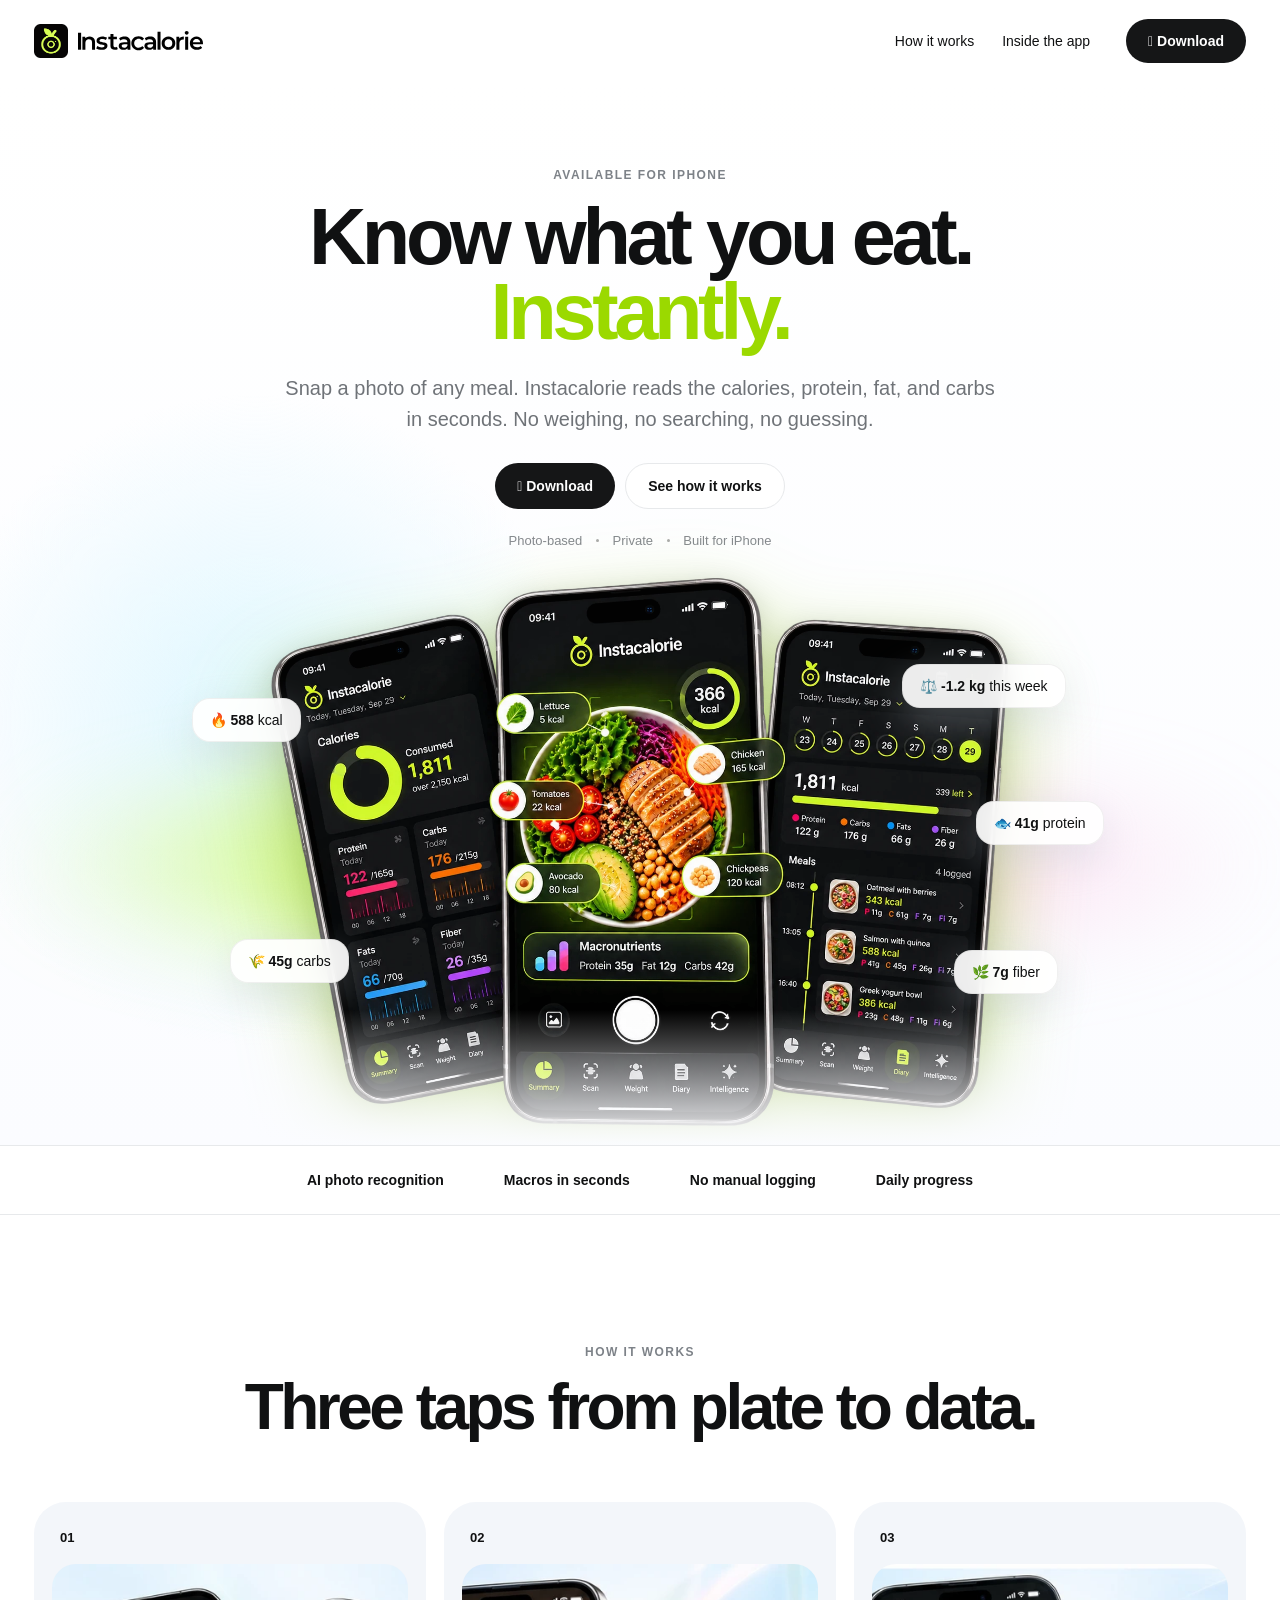
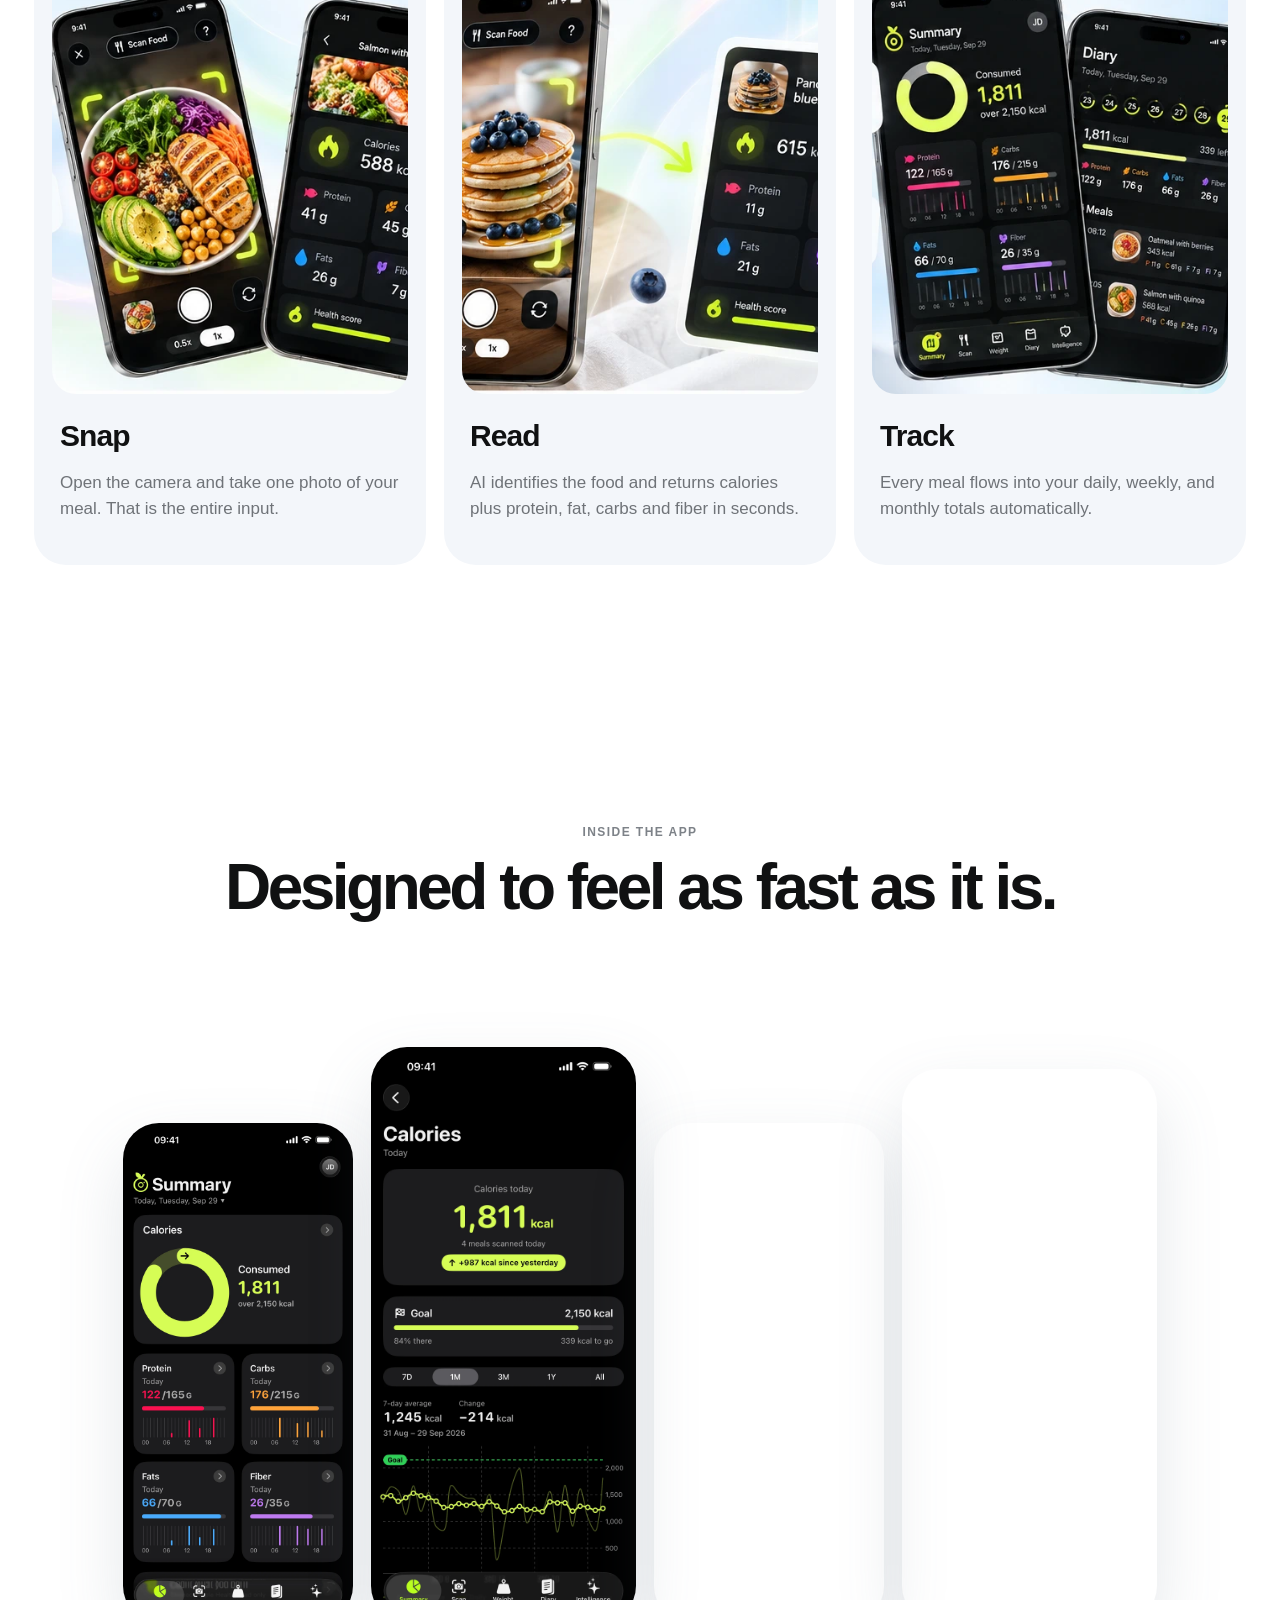
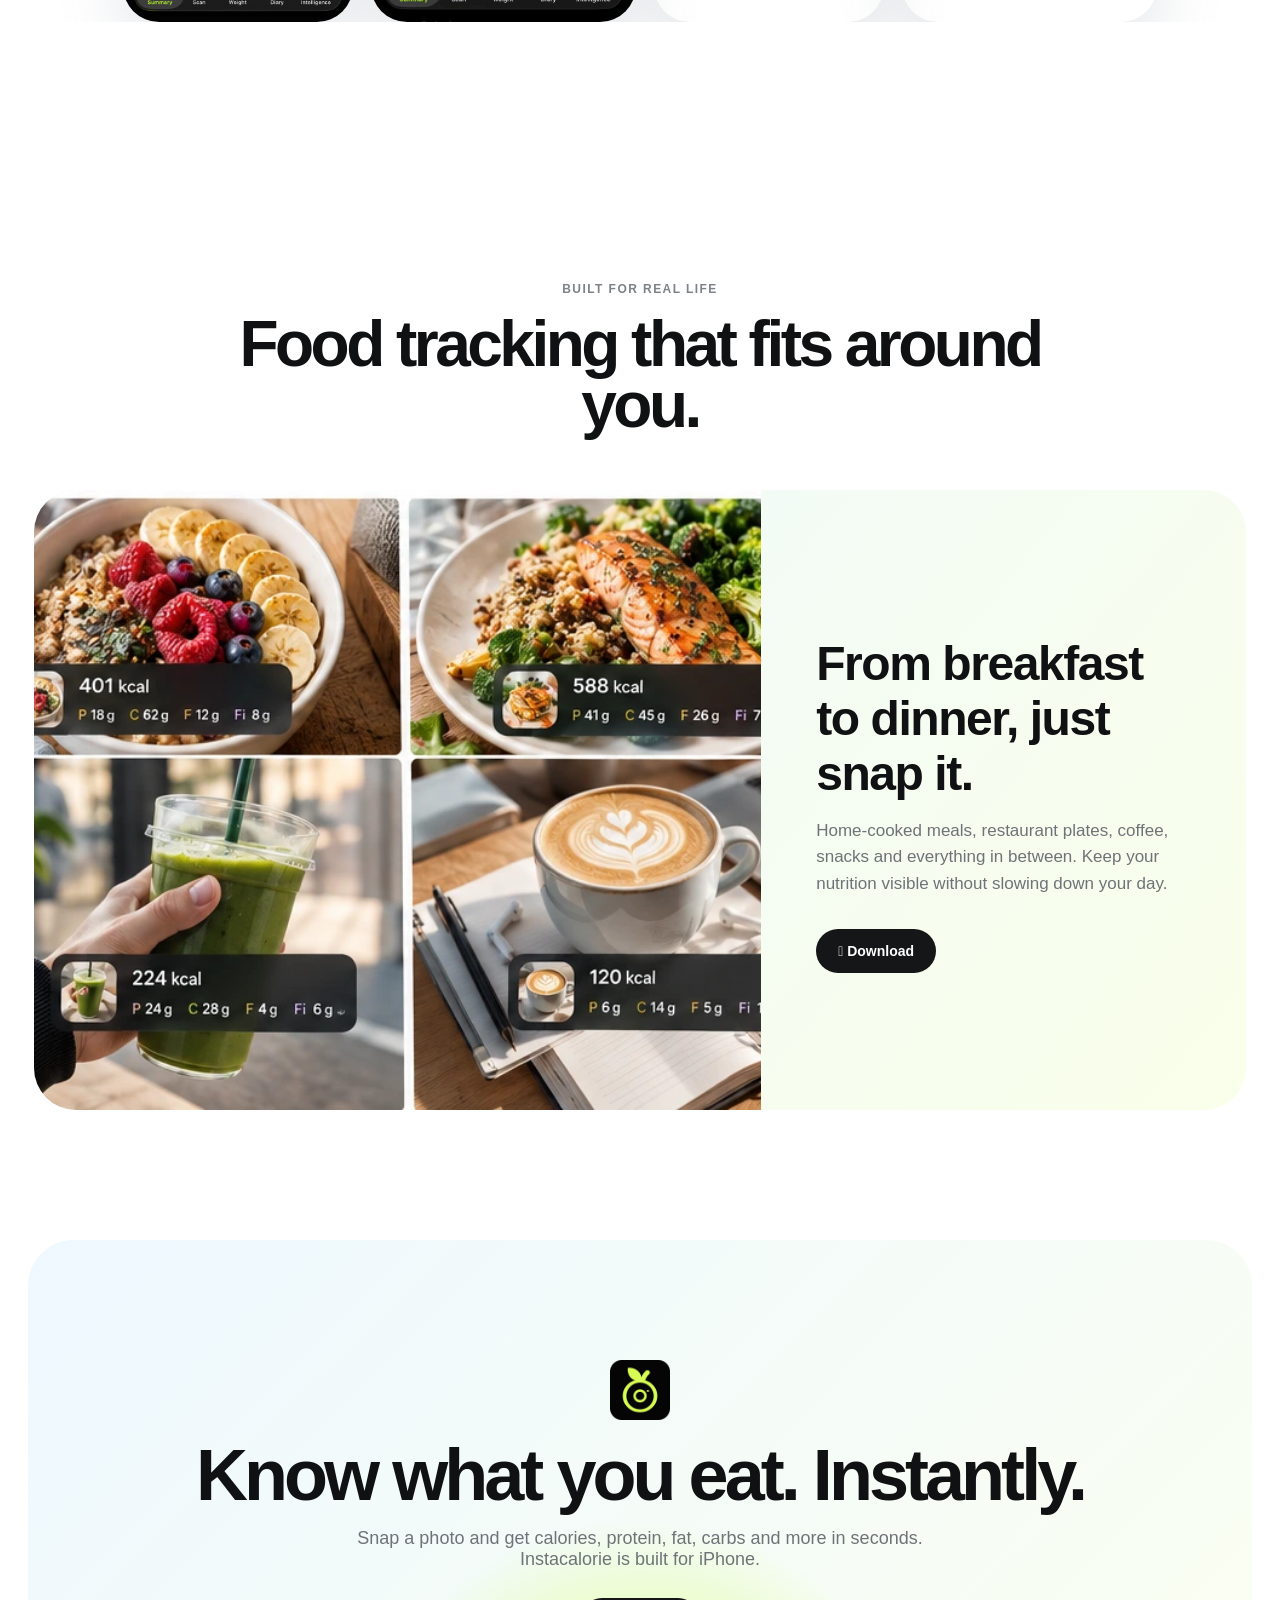
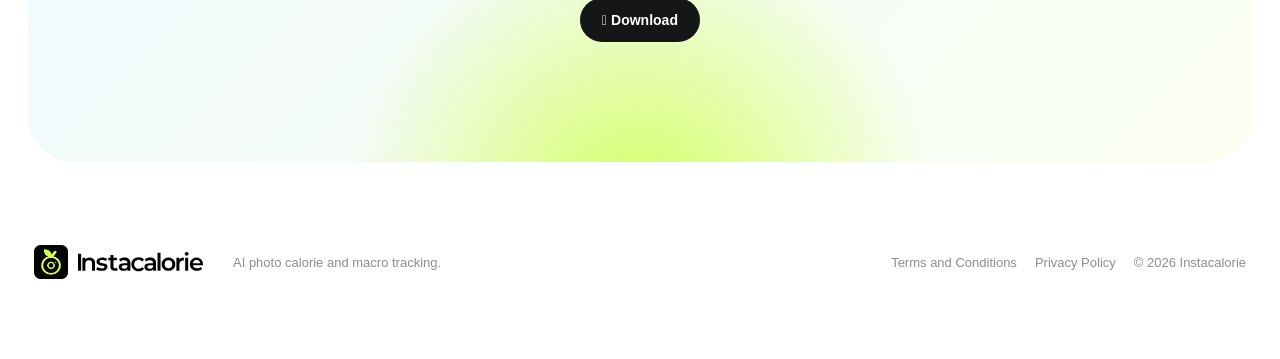
==== commit 606f30df: "remove the features section" ====
--- a/index.html
+++ b/index.html
@@ -62,12 +62,12 @@
 }
 </script>
 </head><body>
-<header class="nav"><a class="brand" href="#"><img src="assets/logo.png" alt="" width="256" height="256" decoding="async"><img class="wordmark" src="/assets/wordmark.svg" alt="Instacalorie" width="125" height="20" decoding="async"></a><nav><a href="#how">How it works</a><a href="#features">Features</a><a href="#inside">Inside the app</a></nav><a class="pill dark appstore" href="#" data-soon> Download</a></header>
+<header class="nav"><a class="brand" href="#"><img src="assets/logo.png" alt="" width="256" height="256" decoding="async"><img class="wordmark" src="/assets/wordmark.svg" alt="Instacalorie" width="125" height="20" decoding="async"></a><nav><a href="#how">How it works</a><a href="#inside">Inside the app</a></nav><a class="pill dark appstore" href="#" data-soon> Download</a></header>
 <main>
 <section class="hero"><div class="eyebrow">Available for iPhone</div><h1>Know what you eat.<br><em>Instantly.</em></h1><p>Snap a photo of any meal. Instacalorie reads the calories, protein, fat, and carbs in seconds. No weighing, no searching, no guessing.</p><div class="actions"><a class="pill dark appstore" href="#" data-soon> Download</a><a class="pill light" href="#how">See how it works</a></div><div class="trust">Photo-based <i></i> Private <i></i> Built for iPhone</div><div class="hero-art"><span class="aurora" aria-hidden="true"></span><img class="hero-img" src="assets/hero.webp" alt="Three phones showing the Summary, a meal scan with its ingredients and calories, and the Diary" width="1444" height="1089" fetchpriority="high" decoding="async"><div class="float f1" aria-hidden="true">🔥 <b>588</b> kcal</div><div class="float f2" aria-hidden="true">🐟 <b>41g</b> protein</div><div class="float f3" aria-hidden="true">🌾 <b>45g</b> carbs</div><div class="float f4" aria-hidden="true">⚖️ <b>-1.2 kg</b> this week</div><div class="float f5" aria-hidden="true">🌿 <b>7g</b> fiber</div></div></section>
 <section class="ticker"><span>AI photo recognition</span><span>Macros in seconds</span><span>No manual logging</span><span>Daily progress</span></section>
 <section id="how" class="section"><div class="kicker">How it works</div><h2>Three taps from plate to data.</h2><div class="steps"><article><b>01</b><div class="media"><img src="assets/scan-ai.webp" alt="A phone photographing a plate of food" width="768" height="512" loading="lazy" decoding="async"></div><h3>Snap</h3><p>Open the camera and take one photo of your meal. That is the entire input.</p></article><article><b>02</b><div class="media"><img src="assets/breakfast-ai.webp" alt="A breakfast plate" width="768" height="512" loading="lazy" decoding="async"></div><h3>Read</h3><p>AI identifies the food and returns calories plus protein, fat, carbs and fiber in seconds.</p></article><article><b>03</b><div class="media"><img src="assets/dashboard-ai.webp" alt="Daily totals on a phone" width="768" height="512" loading="lazy" decoding="async"></div><h3>Track</h3><p>Every meal flows into your daily, weekly, and monthly totals automatically.</p></article></div></section>
-<section id="features" class="section soft"><div class="kicker">Your day at a glance</div><h2>Numbers you can actually act on.</h2><p class="lede">Calories against your goal, macros, meal history, and progress over time, without turning every meal into homework.</p><div class="feature-grid"><article class="feature big"><div><h3>See the whole day.</h3><p>Your calories and macros stay clear at a glance, with goals and progress that are easy to understand.</p></div><img src="assets/summary.webp" alt="The Summary screen with the calorie ring and macros" width="1320" height="2868" loading="lazy" decoding="async"></article><article class="feature"><h3>Every meal, kept.</h3><p>A complete record without the busywork.</p><img src="assets/diary.webp" alt="The Diary screen with the meals of a day" width="1320" height="2868" loading="lazy" decoding="async"></article><article class="feature"><h3>Detailed nutrition.</h3><p>Calories, protein, carbs, fats, fiber and more.</p><img src="assets/meal.webp" alt="A meal page with its nutrition" width="851" height="1848" loading="lazy" decoding="async"></article></div></section>
+
 <section id="inside" class="section"><div class="kicker">Inside the app</div><h2>Designed to feel as fast as it is.</h2><p class="swipe" aria-hidden="true">Swipe to see more</p><div class="phones"><img src="assets/summary.webp" alt="Summary screen" width="1320" height="2868" loading="lazy" decoding="async"><img src="assets/calories.webp" alt="Calories page" width="1320" height="2868" loading="lazy" decoding="async"><img src="assets/diary.webp" alt="Diary screen" width="1320" height="2868" loading="lazy" decoding="async"><img src="assets/meal.webp" alt="Meal page" width="851" height="1848" loading="lazy" decoding="async"></div></section>
 <section class="section"><div class="kicker">Built for real life</div><h2>Food tracking that fits around you.</h2><div class="life"><img src="assets/lifestyle-ai.webp" alt="Someone photographing their lunch" width="768" height="512" loading="lazy" decoding="async"><div class="life-copy"><h3>From breakfast to dinner, just snap it.</h3><p>Home-cooked meals, restaurant plates, coffee, snacks and everything in between. Keep your nutrition visible without slowing down your day.</p><a class="pill dark appstore" href="#" data-soon> Download</a></div></div></section>
 <section id="cta" class="cta"><img src="assets/logo.png" alt="" width="256" height="256" loading="lazy" decoding="async"><h2>Know what you eat. Instantly.</h2><p>Snap a photo and get calories, protein, fat, carbs and more in seconds. Instacalorie is built for iPhone.</p><a class="pill dark appstore" href="#" data-soon> Download</a></section>
--- a/styles.css
+++ b/styles.css
@@ -1,5 +1,5 @@
-:root{--ink:#101112;--muted:#6f7378;--lime:#caff3d;--lime2:#9bd900;--soft:#f2f6fb;--line:#e7e9eb}*{box-sizing:border-box}html{scroll-behavior:smooth}body{margin:0;font-family:-apple-system,BlinkMacSystemFont,"SF Pro Display","Segoe UI",sans-serif;color:var(--ink);background:#fff}a{color:inherit;text-decoration:none}.nav{height:82px;display:flex;align-items:center;gap:36px;max-width:1420px;margin:auto;padding:0 34px;position:relative;z-index:10}.brand{display:flex;align-items:center;gap:10px;font-weight:760;font-size:23px}.brand img{width:34px;height:34px;object-fit:contain}.nav nav{display:flex;gap:28px;margin-left:auto;font-size:14px}.nav>.brand+.pill{margin-left:auto}.pill{display:inline-flex;align-items:center;justify-content:center;border-radius:999px;padding:14px 22px;font-weight:650;font-size:14px}.dark{background:#151617;color:#fff}.light{background:#fff;border:1px solid var(--line)}.hero{text-align:center;padding:86px 24px 0;overflow:hidden;background:radial-gradient(circle at 50% 74%,rgba(202,255,61,.23),transparent 27%),radial-gradient(circle at 20% 60%,#dff7ff,transparent 27%),linear-gradient(#fff,#fbfcff)}.eyebrow,.kicker{text-transform:uppercase;letter-spacing:.12em;font-size:12px;font-weight:750;color:#7d8288}.hero h1,.section h2,.cta h2{font-size:clamp(52px,6.2vw,96px);line-height:.94;letter-spacing:-.055em;margin:18px auto 24px;max-width:1100px}.hero h1 em{font-style:normal;color:var(--lime2)}.hero>p,.lede{font-size:20px;line-height:1.55;color:var(--muted);max-width:720px;margin:0 auto 28px}.actions{display:flex;gap:10px;justify-content:center}.trust{margin:24px 0;color:#85898e;font-size:13px}.trust i{display:inline-block;width:3px;height:3px;background:#aaa;border-radius:50%;margin:0 10px 3px}.hero-art{position:relative;max-width:760px;margin:6px auto 0}.hero-img{position:relative;z-index:1;display:block;width:100%;height:auto;filter:drop-shadow(0 34px 44px rgba(155,217,0,.38)) drop-shadow(0 8px 14px rgba(16,17,18,.18))}.hero-art .aurora{position:absolute;left:-34%;right:-34%;top:36%;height:30%;border-radius:50%;background:linear-gradient(90deg,rgba(202,255,61,0),rgba(202,255,61,.55) 25%,rgba(140,230,255,.55) 50%,rgba(255,190,225,.45) 75%,rgba(202,255,61,0));filter:blur(46px);pointer-events:none}.hero-art::after{content:"";position:absolute;left:-10%;right:-10%;bottom:-2px;height:24%;background:linear-gradient(rgba(251,252,255,0),#fbfcff);z-index:2;pointer-events:none}.phone{position:absolute;border-radius:48px;box-shadow:0 35px 80px rgba(22,35,50,.22)}.p1{width:300px;left:26%;top:20px;transform:rotate(-7deg)}.p2{width:270px;right:27%;top:8px;transform:rotate(7deg)}.float{position:absolute;background:rgba(255,255,255,.92);backdrop-filter:blur(12px);border:1px solid rgba(0,0,0,.06);border-radius:18px;padding:13px 17px;box-shadow:0 14px 40px #b6c1cc55;font-size:14px}.float{z-index:3;animation:bob 6s ease-in-out infinite}.f1{left:-9%;top:22%}.f2{right:-11%;top:40%;animation-duration:7.5s;animation-delay:-2.5s}.f3{left:-4%;top:64%;animation-duration:8.5s;animation-delay:-5s}.f4{right:-6%;top:16%;animation-duration:7s;animation-delay:-1s}.f5{right:-5%;top:66%;animation-duration:9s;animation-delay:-3.5s}@keyframes bob{0%,100%{transform:translateY(0)}50%{transform:translateY(-10px)}}@media(prefers-reduced-motion:reduce){.float{animation:none}}.ticker{display:flex;justify-content:center;gap:60px;padding:26px;border-block:1px solid var(--line);font-weight:600;font-size:14px}.section{padding:130px 34px;max-width:1500px;margin:auto;text-align:center}.section h2{font-size:clamp(46px,5vw,76px);max-width:900px}.soft{max-width:none;background:#f5f7fa}.steps{display:grid;grid-template-columns:repeat(3,1fr);gap:18px;max-width:1400px;margin:64px auto 0;text-align:left}.steps article,.feature{background:#f3f6fa;border-radius:32px;padding:26px;overflow:hidden}.feature{background:linear-gradient(145deg,#eef7ff,#f8ffe6)}.steps article>b{font-size:13px}.media{height:430px;margin:18px -8px 25px;border-radius:24px;overflow:hidden}.media img{width:100%;height:100%;object-fit:cover}.steps h3,.feature h3,.life h3{font-size:30px;letter-spacing:-.03em;margin:10px 0}.steps p,.feature p,.life p{color:var(--muted);line-height:1.55;font-size:17px}.feature-grid{display:grid;grid-template-columns:1.35fr 1fr 1fr;gap:18px;max-width:1400px;margin:60px auto 0;text-align:left}.feature{height:700px;display:flex;flex-direction:column}.feature img{width:100%;height:auto;align-self:center;margin-top:auto;border-radius:40px 40px 0 0;border:7px solid #151617;border-bottom:0;box-shadow:0 0 0 1.5px #3a3c3f,0 25px 40px #7892a24d}.feature.big{background:linear-gradient(145deg,#eef7ff,#f8ffe6)}.phones{display:flex;align-items:flex-end;justify-content:center;gap:18px;height:650px;overflow:hidden;margin-top:55px}.phones img{width:230px;height:auto;flex:none;border-radius:36px;box-shadow:0 28px 65px #5d72852b}.swipe{display:none;color:var(--muted);font-size:13px;margin:12px 0 0}.phones img:nth-child(2){width:265px}.phones img:nth-child(4){width:255px}.life{max-width:1250px;margin:55px auto 0;background:linear-gradient(130deg,#eff8ff,#f9ffe9);border-radius:42px;overflow:hidden;display:grid;grid-template-columns:1.2fr .8fr;text-align:left;align-items:center}.life img{width:100%;height:620px;object-fit:cover}.life-copy{padding:55px}.life-copy h3{font-size:48px}.life-copy .pill{margin-top:15px}.cta{margin:0 28px 28px;padding:120px 24px;text-align:center;border-radius:46px;background:radial-gradient(circle at 50% 110%,rgba(202,255,61,.8),transparent 35%),linear-gradient(135deg,#eef8ff,#fbfff1)}.cta img{width:60px;height:60px}.cta h2{font-size:72px}.cta p{max-width:620px;margin:-5px auto 28px;color:var(--muted);font-size:18px}footer{max-width:1420px;margin:auto;padding:55px 34px 80px;display:flex;align-items:center;gap:30px;color:#8b8e92;font-size:13px}.foot-links{margin-left:auto;display:flex;gap:18px;align-items:center}.foot-links a:hover{color:var(--ink)}@media(max-width:900px){.nav nav{display:none}.nav>.pill{display:none}.nav{height:64px}.hero{padding-top:18px}.p1{left:8%;width:250px}.p2{right:8%;width:225px}.float{display:none}.ticker{gap:18px;overflow:auto;justify-content:flex-start}.steps,.feature-grid,.life{grid-template-columns:1fr}.media{height:360px}.feature{height:620px}.phones{justify-content:flex-start;overflow-x:auto;padding:30px 20px;gap:14px;scroll-snap-type:x mandatory;scroll-padding:20px;height:auto;align-items:flex-start}.phones img{scroll-snap-align:start}.swipe{display:block}.life img{height:auto}.section{padding:90px 20px}.cta h2{font-size:52px}footer{flex-wrap:wrap}.foot-links{margin-left:0;flex-wrap:wrap}}@media(max-width:600px){.nav{padding:0 18px}.brand span{font-size:19px}.hero h1{font-size:54px}.hero>p{font-size:17px}.p1{left:1%;width:210px}.p2{right:1%;width:190px}.actions{flex-direction:column;align-items:center}.section h2{font-size:46px}.life-copy h3{font-size:36px}.ticker span{min-width:max-content}}
-.feature,.steps article,.life,.feature.in,.steps article.in,.life.in{opacity:1;transform:none}
+:root{--ink:#101112;--muted:#6f7378;--lime:#caff3d;--lime2:#9bd900;--soft:#f2f6fb;--line:#e7e9eb}*{box-sizing:border-box}html{scroll-behavior:smooth}body{margin:0;font-family:-apple-system,BlinkMacSystemFont,"SF Pro Display","Segoe UI",sans-serif;color:var(--ink);background:#fff}a{color:inherit;text-decoration:none}.nav{height:82px;display:flex;align-items:center;gap:36px;max-width:1420px;margin:auto;padding:0 34px;position:relative;z-index:10}.brand{display:flex;align-items:center;gap:10px;font-weight:760;font-size:23px}.brand img{width:34px;height:34px;object-fit:contain}.nav nav{display:flex;gap:28px;margin-left:auto;font-size:14px}.nav>.brand+.pill{margin-left:auto}.pill{display:inline-flex;align-items:center;justify-content:center;border-radius:999px;padding:14px 22px;font-weight:650;font-size:14px}.dark{background:#151617;color:#fff}.light{background:#fff;border:1px solid var(--line)}.hero{text-align:center;padding:86px 24px 0;overflow:hidden;background:radial-gradient(circle at 50% 74%,rgba(202,255,61,.23),transparent 27%),radial-gradient(circle at 20% 60%,#dff7ff,transparent 27%),linear-gradient(#fff,#fbfcff)}.eyebrow,.kicker{text-transform:uppercase;letter-spacing:.12em;font-size:12px;font-weight:750;color:#7d8288}.hero h1,.section h2,.cta h2{font-size:clamp(52px,6.2vw,96px);line-height:.94;letter-spacing:-.055em;margin:18px auto 24px;max-width:1100px}.hero h1 em{font-style:normal;color:var(--lime2)}.hero>p,.lede{font-size:20px;line-height:1.55;color:var(--muted);max-width:720px;margin:0 auto 28px}.actions{display:flex;gap:10px;justify-content:center}.trust{margin:24px 0;color:#85898e;font-size:13px}.trust i{display:inline-block;width:3px;height:3px;background:#aaa;border-radius:50%;margin:0 10px 3px}.hero-art{position:relative;max-width:760px;margin:6px auto 0}.hero-img{position:relative;z-index:1;display:block;width:100%;height:auto;filter:drop-shadow(0 34px 44px rgba(155,217,0,.38)) drop-shadow(0 8px 14px rgba(16,17,18,.18))}.hero-art .aurora{position:absolute;left:-34%;right:-34%;top:36%;height:30%;border-radius:50%;background:linear-gradient(90deg,rgba(202,255,61,0),rgba(202,255,61,.55) 25%,rgba(140,230,255,.55) 50%,rgba(255,190,225,.45) 75%,rgba(202,255,61,0));filter:blur(46px);pointer-events:none}.hero-art::after{content:"";position:absolute;left:-10%;right:-10%;bottom:-2px;height:24%;background:linear-gradient(rgba(251,252,255,0),#fbfcff);z-index:2;pointer-events:none}.phone{position:absolute;border-radius:48px;box-shadow:0 35px 80px rgba(22,35,50,.22)}.p1{width:300px;left:26%;top:20px;transform:rotate(-7deg)}.p2{width:270px;right:27%;top:8px;transform:rotate(7deg)}.float{position:absolute;background:rgba(255,255,255,.92);backdrop-filter:blur(12px);border:1px solid rgba(0,0,0,.06);border-radius:18px;padding:13px 17px;box-shadow:0 14px 40px #b6c1cc55;font-size:14px}.float{z-index:3;animation:bob 6s ease-in-out infinite}.f1{left:-9%;top:22%}.f2{right:-11%;top:40%;animation-duration:7.5s;animation-delay:-2.5s}.f3{left:-4%;top:64%;animation-duration:8.5s;animation-delay:-5s}.f4{right:-6%;top:16%;animation-duration:7s;animation-delay:-1s}.f5{right:-5%;top:66%;animation-duration:9s;animation-delay:-3.5s}@keyframes bob{0%,100%{transform:translateY(0)}50%{transform:translateY(-10px)}}@media(prefers-reduced-motion:reduce){.float{animation:none}}.ticker{display:flex;justify-content:center;gap:60px;padding:26px;border-block:1px solid var(--line);font-weight:600;font-size:14px}.section{padding:130px 34px;max-width:1500px;margin:auto;text-align:center}.section h2{font-size:clamp(46px,5vw,76px);max-width:900px}.soft{max-width:none;background:#f5f7fa}.steps{display:grid;grid-template-columns:repeat(3,1fr);gap:18px;max-width:1400px;margin:64px auto 0;text-align:left}.steps article{background:#f3f6fa;border-radius:32px;padding:26px;overflow:hidden}.steps article>b{font-size:13px}.media{height:430px;margin:18px -8px 25px;border-radius:24px;overflow:hidden}.media img{width:100%;height:100%;object-fit:cover}.steps h3,.life h3{font-size:30px;letter-spacing:-.03em;margin:10px 0}.steps p,.life p{color:var(--muted);line-height:1.55;font-size:17px}.phones{display:flex;align-items:flex-end;justify-content:center;gap:18px;height:650px;overflow:hidden;margin-top:55px}.phones img{width:230px;height:auto;flex:none;border-radius:36px;box-shadow:0 28px 65px #5d72852b}.swipe{display:none;color:var(--muted);font-size:13px;margin:12px 0 0}.phones img:nth-child(2){width:265px}.phones img:nth-child(4){width:255px}.life{max-width:1250px;margin:55px auto 0;background:linear-gradient(130deg,#eff8ff,#f9ffe9);border-radius:42px;overflow:hidden;display:grid;grid-template-columns:1.2fr .8fr;text-align:left;align-items:center}.life img{width:100%;height:620px;object-fit:cover}.life-copy{padding:55px}.life-copy h3{font-size:48px}.life-copy .pill{margin-top:15px}.cta{margin:0 28px 28px;padding:120px 24px;text-align:center;border-radius:46px;background:radial-gradient(circle at 50% 110%,rgba(202,255,61,.8),transparent 35%),linear-gradient(135deg,#eef8ff,#fbfff1)}.cta img{width:60px;height:60px}.cta h2{font-size:72px}.cta p{max-width:620px;margin:-5px auto 28px;color:var(--muted);font-size:18px}footer{max-width:1420px;margin:auto;padding:55px 34px 80px;display:flex;align-items:center;gap:30px;color:#8b8e92;font-size:13px}.foot-links{margin-left:auto;display:flex;gap:18px;align-items:center}.foot-links a:hover{color:var(--ink)}@media(max-width:900px){.nav nav{display:none}.nav>.pill{display:none}.nav{height:64px}.hero{padding-top:18px}.p1{left:8%;width:250px}.p2{right:8%;width:225px}.float{display:none}.ticker{gap:18px;overflow:auto;justify-content:flex-start}.steps,.life{grid-template-columns:1fr}.media{height:360px}.phones{justify-content:flex-start;overflow-x:auto;padding:30px 20px;gap:14px;scroll-snap-type:x mandatory;scroll-padding:20px;height:auto;align-items:flex-start}.phones img{scroll-snap-align:start}.swipe{display:block}.life img{height:auto}.section{padding:90px 20px}.cta h2{font-size:52px}footer{flex-wrap:wrap}.foot-links{margin-left:0;flex-wrap:wrap}}@media(max-width:600px){.nav{padding:0 18px}.brand span{font-size:19px}.hero h1{font-size:54px}.hero>p{font-size:17px}.p1{left:1%;width:210px}.p2{right:1%;width:190px}.actions{flex-direction:column;align-items:center}.section h2{font-size:46px}.life-copy h3{font-size:36px}.ticker span{min-width:max-content}}
+.steps article,.life{opacity:.001;transform:translateY(24px);transition:.7s ease}.steps article.in,.life.in{opacity:1;transform:none}
 .brand .wordmark{height:20px;width:auto}.appstore{white-space:nowrap}
 
 /* Legal pages (privacy, terms) and the 404: same shell, plain text. */
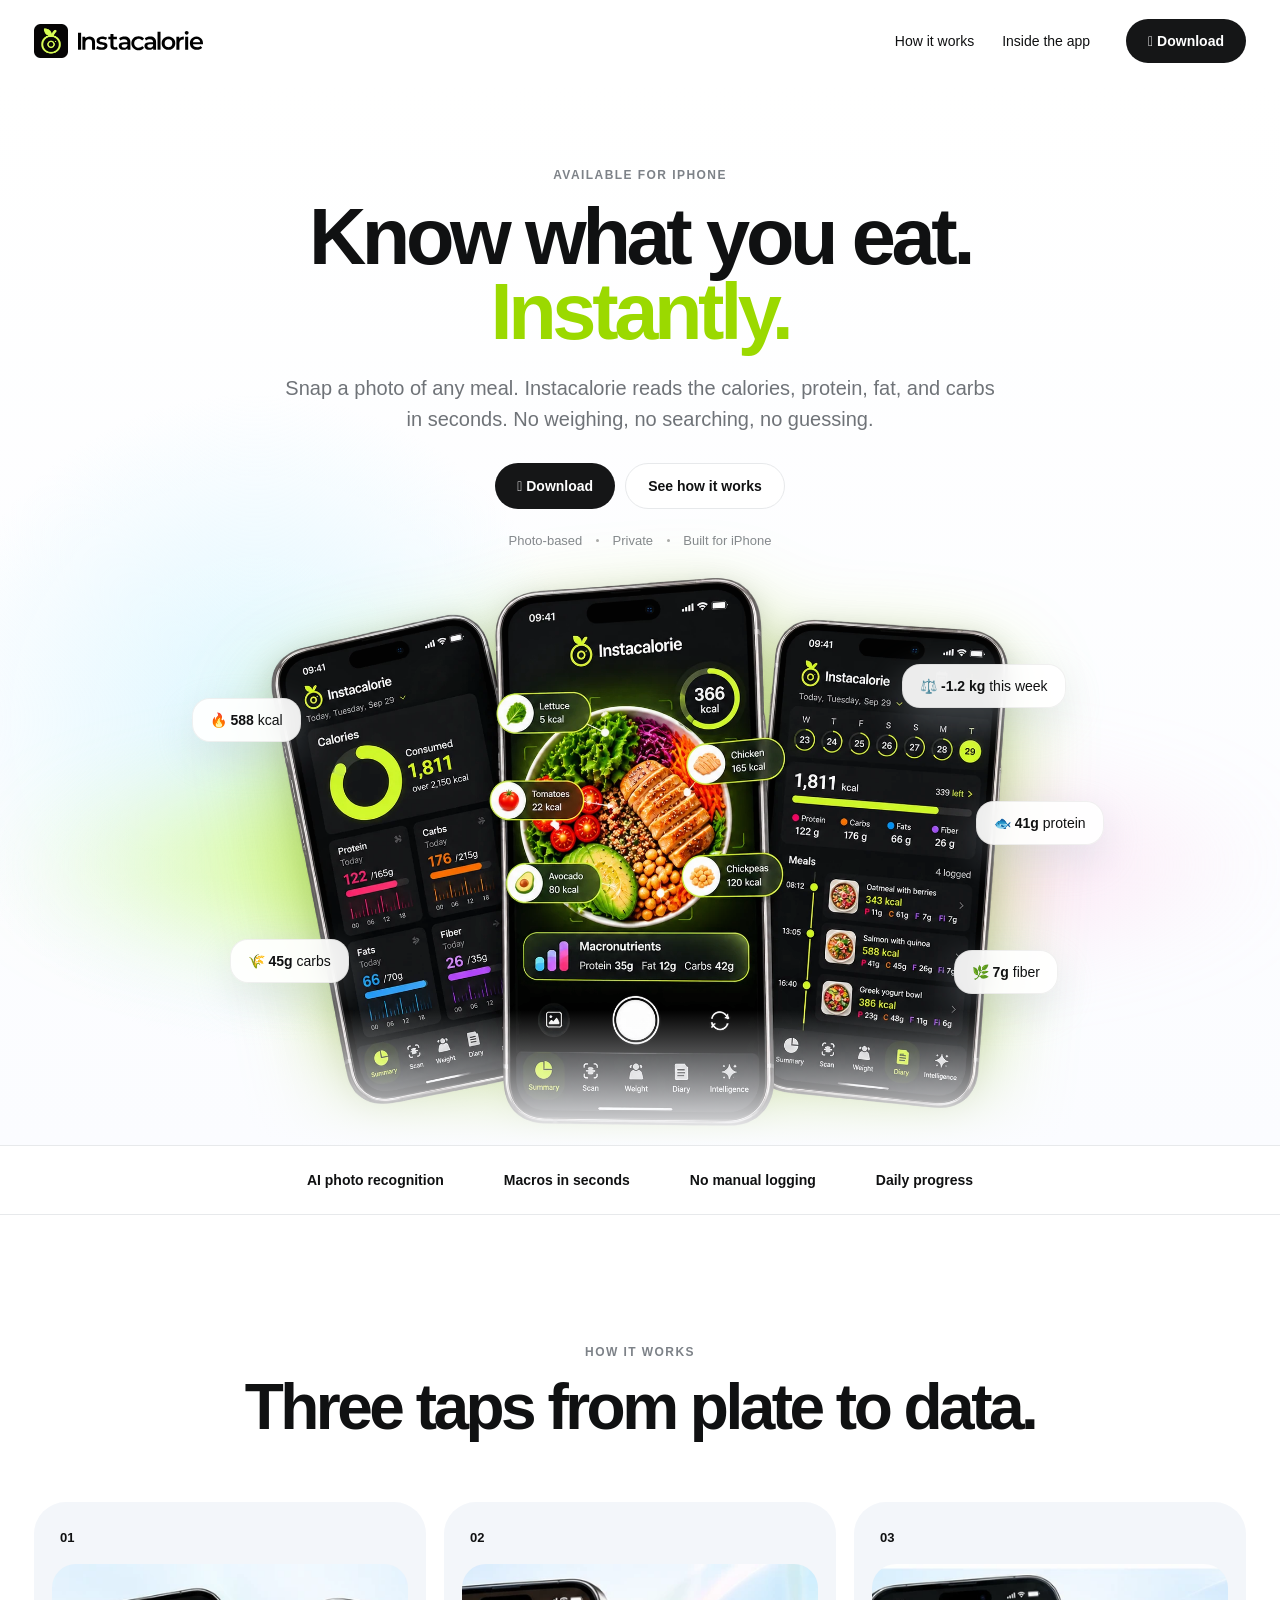
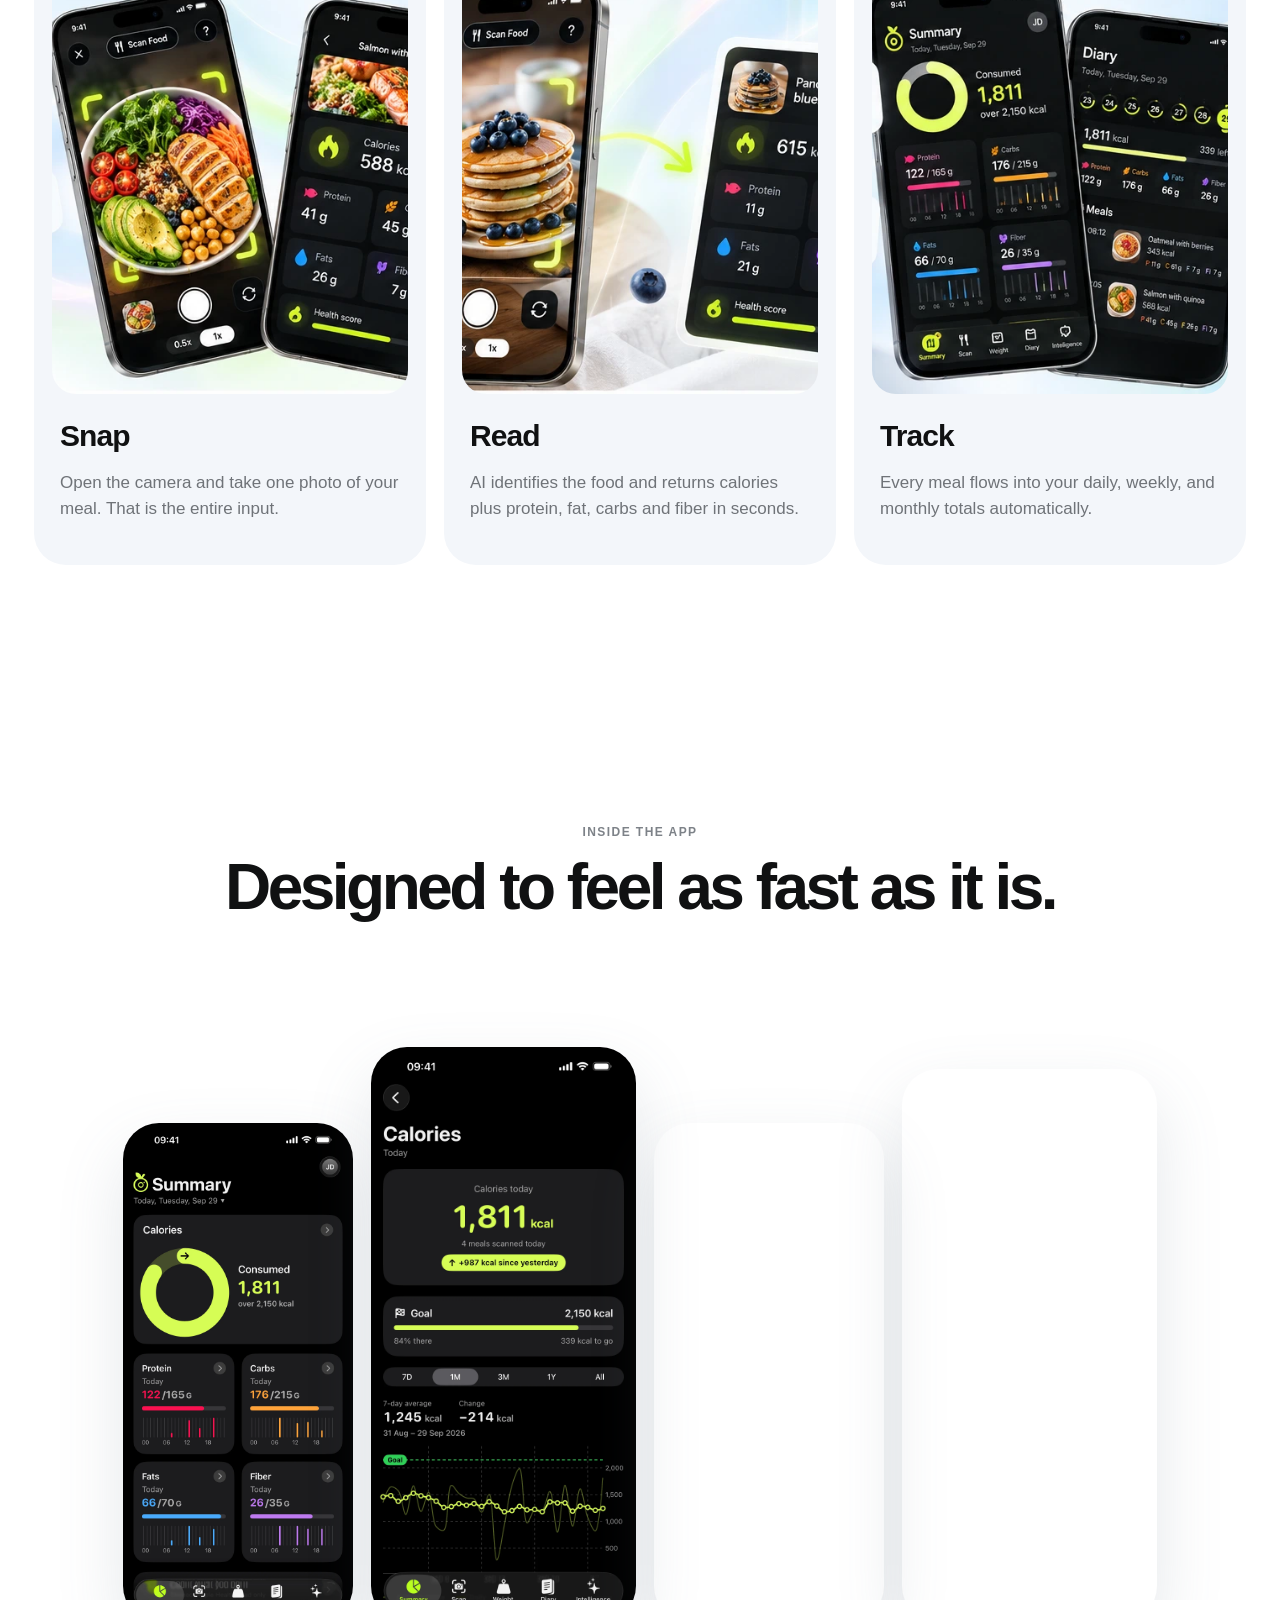
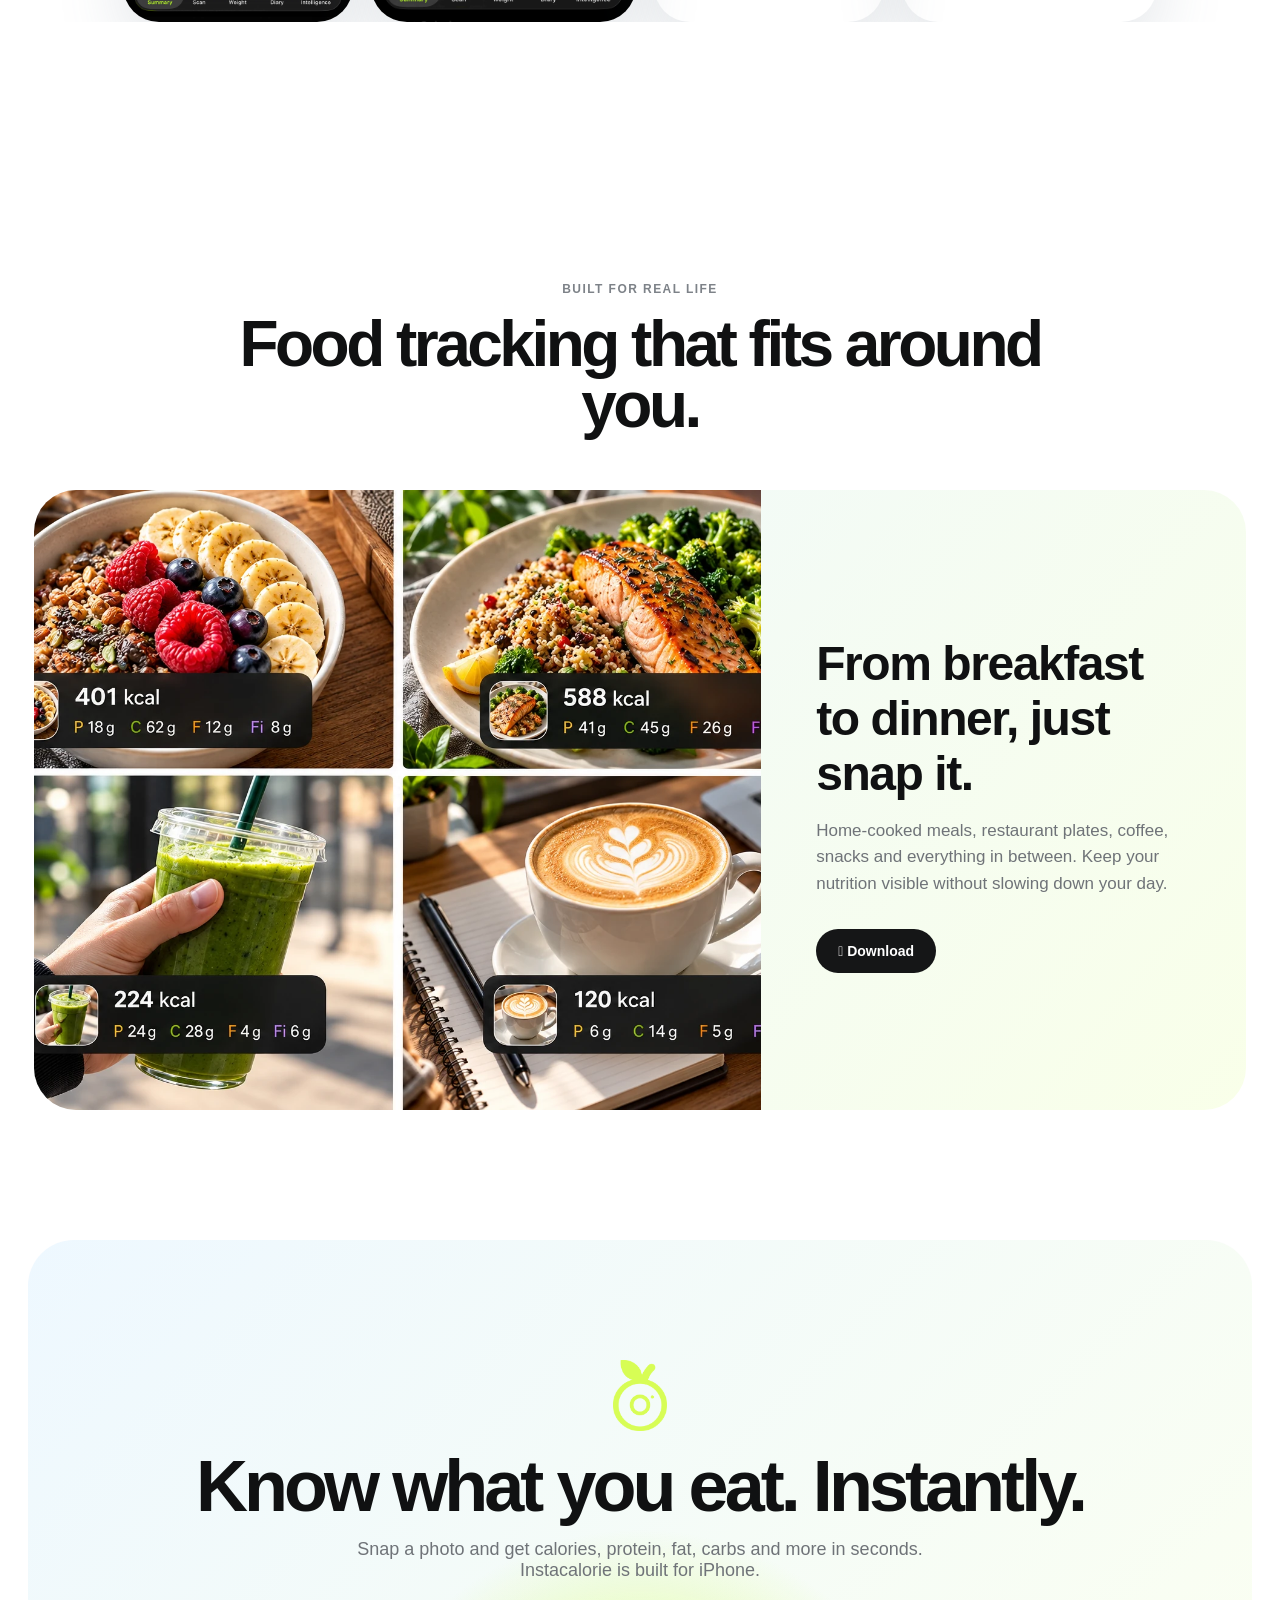
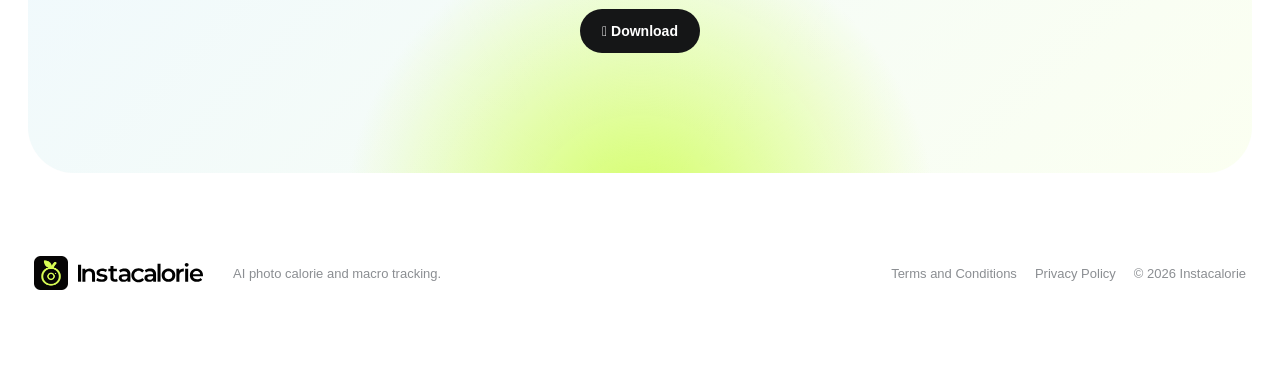
==== commit 113fbae6: "plain mark above the closing call to action, sharper lifestyle image" ====
--- a/index.html
+++ b/index.html
@@ -69,7 +69,7 @@
 <section id="how" class="section"><div class="kicker">How it works</div><h2>Three taps from plate to data.</h2><div class="steps"><article><b>01</b><div class="media"><img src="assets/scan-ai.webp" alt="A phone photographing a plate of food" width="768" height="512" loading="lazy" decoding="async"></div><h3>Snap</h3><p>Open the camera and take one photo of your meal. That is the entire input.</p></article><article><b>02</b><div class="media"><img src="assets/breakfast-ai.webp" alt="A breakfast plate" width="768" height="512" loading="lazy" decoding="async"></div><h3>Read</h3><p>AI identifies the food and returns calories plus protein, fat, carbs and fiber in seconds.</p></article><article><b>03</b><div class="media"><img src="assets/dashboard-ai.webp" alt="Daily totals on a phone" width="768" height="512" loading="lazy" decoding="async"></div><h3>Track</h3><p>Every meal flows into your daily, weekly, and monthly totals automatically.</p></article></div></section>
 
 <section id="inside" class="section"><div class="kicker">Inside the app</div><h2>Designed to feel as fast as it is.</h2><p class="swipe" aria-hidden="true">Swipe to see more</p><div class="phones"><img src="assets/summary.webp" alt="Summary screen" width="1320" height="2868" loading="lazy" decoding="async"><img src="assets/calories.webp" alt="Calories page" width="1320" height="2868" loading="lazy" decoding="async"><img src="assets/diary.webp" alt="Diary screen" width="1320" height="2868" loading="lazy" decoding="async"><img src="assets/meal.webp" alt="Meal page" width="851" height="1848" loading="lazy" decoding="async"></div></section>
-<section class="section"><div class="kicker">Built for real life</div><h2>Food tracking that fits around you.</h2><div class="life"><img src="assets/lifestyle-ai.webp" alt="Someone photographing their lunch" width="768" height="512" loading="lazy" decoding="async"><div class="life-copy"><h3>From breakfast to dinner, just snap it.</h3><p>Home-cooked meals, restaurant plates, coffee, snacks and everything in between. Keep your nutrition visible without slowing down your day.</p><a class="pill dark appstore" href="#" data-soon> Download</a></div></div></section>
-<section id="cta" class="cta"><img src="assets/logo.png" alt="" width="256" height="256" loading="lazy" decoding="async"><h2>Know what you eat. Instantly.</h2><p>Snap a photo and get calories, protein, fat, carbs and more in seconds. Instacalorie is built for iPhone.</p><a class="pill dark appstore" href="#" data-soon> Download</a></section>
+<section class="section"><div class="kicker">Built for real life</div><h2>Food tracking that fits around you.</h2><div class="life"><img src="assets/lifestyle-ai.webp" alt="Four meals with their calories and macros: a fruit bowl, salmon with quinoa, a green smoothie and a coffee" width="1536" height="1024" loading="lazy" decoding="async"><div class="life-copy"><h3>From breakfast to dinner, just snap it.</h3><p>Home-cooked meals, restaurant plates, coffee, snacks and everything in between. Keep your nutrition visible without slowing down your day.</p><a class="pill dark appstore" href="#" data-soon> Download</a></div></div></section>
+<section id="cta" class="cta"><img src="assets/mark.png" alt="" width="685" height="899" loading="lazy" decoding="async"><h2>Know what you eat. Instantly.</h2><p>Snap a photo and get calories, protein, fat, carbs and more in seconds. Instacalorie is built for iPhone.</p><a class="pill dark appstore" href="#" data-soon> Download</a></section>
 </main><footer><a class="brand" href="/"><img src="/assets/logo.png" alt="" width="256" height="256" loading="lazy" decoding="async"><img class="wordmark" src="/assets/wordmark.svg" alt="Instacalorie" width="125" height="20" loading="lazy" decoding="async"></a><span class="tagline">AI photo calorie and macro tracking.</span><span class="foot-links"><a href="/terms/">Terms and Conditions</a><a href="/privacy/">Privacy Policy</a><span>© 2026 Instacalorie</span></span></footer>
 <script src="script.js"></script></body></html>
--- a/styles.css
+++ b/styles.css
@@ -1,4 +1,4 @@
-:root{--ink:#101112;--muted:#6f7378;--lime:#caff3d;--lime2:#9bd900;--soft:#f2f6fb;--line:#e7e9eb}*{box-sizing:border-box}html{scroll-behavior:smooth}body{margin:0;font-family:-apple-system,BlinkMacSystemFont,"SF Pro Display","Segoe UI",sans-serif;color:var(--ink);background:#fff}a{color:inherit;text-decoration:none}.nav{height:82px;display:flex;align-items:center;gap:36px;max-width:1420px;margin:auto;padding:0 34px;position:relative;z-index:10}.brand{display:flex;align-items:center;gap:10px;font-weight:760;font-size:23px}.brand img{width:34px;height:34px;object-fit:contain}.nav nav{display:flex;gap:28px;margin-left:auto;font-size:14px}.nav>.brand+.pill{margin-left:auto}.pill{display:inline-flex;align-items:center;justify-content:center;border-radius:999px;padding:14px 22px;font-weight:650;font-size:14px}.dark{background:#151617;color:#fff}.light{background:#fff;border:1px solid var(--line)}.hero{text-align:center;padding:86px 24px 0;overflow:hidden;background:radial-gradient(circle at 50% 74%,rgba(202,255,61,.23),transparent 27%),radial-gradient(circle at 20% 60%,#dff7ff,transparent 27%),linear-gradient(#fff,#fbfcff)}.eyebrow,.kicker{text-transform:uppercase;letter-spacing:.12em;font-size:12px;font-weight:750;color:#7d8288}.hero h1,.section h2,.cta h2{font-size:clamp(52px,6.2vw,96px);line-height:.94;letter-spacing:-.055em;margin:18px auto 24px;max-width:1100px}.hero h1 em{font-style:normal;color:var(--lime2)}.hero>p,.lede{font-size:20px;line-height:1.55;color:var(--muted);max-width:720px;margin:0 auto 28px}.actions{display:flex;gap:10px;justify-content:center}.trust{margin:24px 0;color:#85898e;font-size:13px}.trust i{display:inline-block;width:3px;height:3px;background:#aaa;border-radius:50%;margin:0 10px 3px}.hero-art{position:relative;max-width:760px;margin:6px auto 0}.hero-img{position:relative;z-index:1;display:block;width:100%;height:auto;filter:drop-shadow(0 34px 44px rgba(155,217,0,.38)) drop-shadow(0 8px 14px rgba(16,17,18,.18))}.hero-art .aurora{position:absolute;left:-34%;right:-34%;top:36%;height:30%;border-radius:50%;background:linear-gradient(90deg,rgba(202,255,61,0),rgba(202,255,61,.55) 25%,rgba(140,230,255,.55) 50%,rgba(255,190,225,.45) 75%,rgba(202,255,61,0));filter:blur(46px);pointer-events:none}.hero-art::after{content:"";position:absolute;left:-10%;right:-10%;bottom:-2px;height:24%;background:linear-gradient(rgba(251,252,255,0),#fbfcff);z-index:2;pointer-events:none}.phone{position:absolute;border-radius:48px;box-shadow:0 35px 80px rgba(22,35,50,.22)}.p1{width:300px;left:26%;top:20px;transform:rotate(-7deg)}.p2{width:270px;right:27%;top:8px;transform:rotate(7deg)}.float{position:absolute;background:rgba(255,255,255,.92);backdrop-filter:blur(12px);border:1px solid rgba(0,0,0,.06);border-radius:18px;padding:13px 17px;box-shadow:0 14px 40px #b6c1cc55;font-size:14px}.float{z-index:3;animation:bob 6s ease-in-out infinite}.f1{left:-9%;top:22%}.f2{right:-11%;top:40%;animation-duration:7.5s;animation-delay:-2.5s}.f3{left:-4%;top:64%;animation-duration:8.5s;animation-delay:-5s}.f4{right:-6%;top:16%;animation-duration:7s;animation-delay:-1s}.f5{right:-5%;top:66%;animation-duration:9s;animation-delay:-3.5s}@keyframes bob{0%,100%{transform:translateY(0)}50%{transform:translateY(-10px)}}@media(prefers-reduced-motion:reduce){.float{animation:none}}.ticker{display:flex;justify-content:center;gap:60px;padding:26px;border-block:1px solid var(--line);font-weight:600;font-size:14px}.section{padding:130px 34px;max-width:1500px;margin:auto;text-align:center}.section h2{font-size:clamp(46px,5vw,76px);max-width:900px}.soft{max-width:none;background:#f5f7fa}.steps{display:grid;grid-template-columns:repeat(3,1fr);gap:18px;max-width:1400px;margin:64px auto 0;text-align:left}.steps article{background:#f3f6fa;border-radius:32px;padding:26px;overflow:hidden}.steps article>b{font-size:13px}.media{height:430px;margin:18px -8px 25px;border-radius:24px;overflow:hidden}.media img{width:100%;height:100%;object-fit:cover}.steps h3,.life h3{font-size:30px;letter-spacing:-.03em;margin:10px 0}.steps p,.life p{color:var(--muted);line-height:1.55;font-size:17px}.phones{display:flex;align-items:flex-end;justify-content:center;gap:18px;height:650px;overflow:hidden;margin-top:55px}.phones img{width:230px;height:auto;flex:none;border-radius:36px;box-shadow:0 28px 65px #5d72852b}.swipe{display:none;color:var(--muted);font-size:13px;margin:12px 0 0}.phones img:nth-child(2){width:265px}.phones img:nth-child(4){width:255px}.life{max-width:1250px;margin:55px auto 0;background:linear-gradient(130deg,#eff8ff,#f9ffe9);border-radius:42px;overflow:hidden;display:grid;grid-template-columns:1.2fr .8fr;text-align:left;align-items:center}.life img{width:100%;height:620px;object-fit:cover}.life-copy{padding:55px}.life-copy h3{font-size:48px}.life-copy .pill{margin-top:15px}.cta{margin:0 28px 28px;padding:120px 24px;text-align:center;border-radius:46px;background:radial-gradient(circle at 50% 110%,rgba(202,255,61,.8),transparent 35%),linear-gradient(135deg,#eef8ff,#fbfff1)}.cta img{width:60px;height:60px}.cta h2{font-size:72px}.cta p{max-width:620px;margin:-5px auto 28px;color:var(--muted);font-size:18px}footer{max-width:1420px;margin:auto;padding:55px 34px 80px;display:flex;align-items:center;gap:30px;color:#8b8e92;font-size:13px}.foot-links{margin-left:auto;display:flex;gap:18px;align-items:center}.foot-links a:hover{color:var(--ink)}@media(max-width:900px){.nav nav{display:none}.nav>.pill{display:none}.nav{height:64px}.hero{padding-top:18px}.p1{left:8%;width:250px}.p2{right:8%;width:225px}.float{display:none}.ticker{gap:18px;overflow:auto;justify-content:flex-start}.steps,.life{grid-template-columns:1fr}.media{height:360px}.phones{justify-content:flex-start;overflow-x:auto;padding:30px 20px;gap:14px;scroll-snap-type:x mandatory;scroll-padding:20px;height:auto;align-items:flex-start}.phones img{scroll-snap-align:start}.swipe{display:block}.life img{height:auto}.section{padding:90px 20px}.cta h2{font-size:52px}footer{flex-wrap:wrap}.foot-links{margin-left:0;flex-wrap:wrap}}@media(max-width:600px){.nav{padding:0 18px}.brand span{font-size:19px}.hero h1{font-size:54px}.hero>p{font-size:17px}.p1{left:1%;width:210px}.p2{right:1%;width:190px}.actions{flex-direction:column;align-items:center}.section h2{font-size:46px}.life-copy h3{font-size:36px}.ticker span{min-width:max-content}}
+:root{--ink:#101112;--muted:#6f7378;--lime:#caff3d;--lime2:#9bd900;--soft:#f2f6fb;--line:#e7e9eb}*{box-sizing:border-box}html{scroll-behavior:smooth}body{margin:0;font-family:-apple-system,BlinkMacSystemFont,"SF Pro Display","Segoe UI",sans-serif;color:var(--ink);background:#fff}a{color:inherit;text-decoration:none}.nav{height:82px;display:flex;align-items:center;gap:36px;max-width:1420px;margin:auto;padding:0 34px;position:relative;z-index:10}.brand{display:flex;align-items:center;gap:10px;font-weight:760;font-size:23px}.brand img{width:34px;height:34px;object-fit:contain}.nav nav{display:flex;gap:28px;margin-left:auto;font-size:14px}.nav>.brand+.pill{margin-left:auto}.pill{display:inline-flex;align-items:center;justify-content:center;border-radius:999px;padding:14px 22px;font-weight:650;font-size:14px}.dark{background:#151617;color:#fff}.light{background:#fff;border:1px solid var(--line)}.hero{text-align:center;padding:86px 24px 0;overflow:hidden;background:radial-gradient(circle at 50% 74%,rgba(202,255,61,.23),transparent 27%),radial-gradient(circle at 20% 60%,#dff7ff,transparent 27%),linear-gradient(#fff,#fbfcff)}.eyebrow,.kicker{text-transform:uppercase;letter-spacing:.12em;font-size:12px;font-weight:750;color:#7d8288}.hero h1,.section h2,.cta h2{font-size:clamp(52px,6.2vw,96px);line-height:.94;letter-spacing:-.055em;margin:18px auto 24px;max-width:1100px}.hero h1 em{font-style:normal;color:var(--lime2)}.hero>p,.lede{font-size:20px;line-height:1.55;color:var(--muted);max-width:720px;margin:0 auto 28px}.actions{display:flex;gap:10px;justify-content:center}.trust{margin:24px 0;color:#85898e;font-size:13px}.trust i{display:inline-block;width:3px;height:3px;background:#aaa;border-radius:50%;margin:0 10px 3px}.hero-art{position:relative;max-width:760px;margin:6px auto 0}.hero-img{position:relative;z-index:1;display:block;width:100%;height:auto;filter:drop-shadow(0 34px 44px rgba(155,217,0,.38)) drop-shadow(0 8px 14px rgba(16,17,18,.18))}.hero-art .aurora{position:absolute;left:-34%;right:-34%;top:36%;height:30%;border-radius:50%;background:linear-gradient(90deg,rgba(202,255,61,0),rgba(202,255,61,.55) 25%,rgba(140,230,255,.55) 50%,rgba(255,190,225,.45) 75%,rgba(202,255,61,0));filter:blur(46px);pointer-events:none}.hero-art::after{content:"";position:absolute;left:-10%;right:-10%;bottom:-2px;height:24%;background:linear-gradient(rgba(251,252,255,0),#fbfcff);z-index:2;pointer-events:none}.phone{position:absolute;border-radius:48px;box-shadow:0 35px 80px rgba(22,35,50,.22)}.p1{width:300px;left:26%;top:20px;transform:rotate(-7deg)}.p2{width:270px;right:27%;top:8px;transform:rotate(7deg)}.float{position:absolute;background:rgba(255,255,255,.92);backdrop-filter:blur(12px);border:1px solid rgba(0,0,0,.06);border-radius:18px;padding:13px 17px;box-shadow:0 14px 40px #b6c1cc55;font-size:14px}.float{z-index:3;animation:bob 6s ease-in-out infinite}.f1{left:-9%;top:22%}.f2{right:-11%;top:40%;animation-duration:7.5s;animation-delay:-2.5s}.f3{left:-4%;top:64%;animation-duration:8.5s;animation-delay:-5s}.f4{right:-6%;top:16%;animation-duration:7s;animation-delay:-1s}.f5{right:-5%;top:66%;animation-duration:9s;animation-delay:-3.5s}@keyframes bob{0%,100%{transform:translateY(0)}50%{transform:translateY(-10px)}}@media(prefers-reduced-motion:reduce){.float{animation:none}}.ticker{display:flex;justify-content:center;gap:60px;padding:26px;border-block:1px solid var(--line);font-weight:600;font-size:14px}.section{padding:130px 34px;max-width:1500px;margin:auto;text-align:center}.section h2{font-size:clamp(46px,5vw,76px);max-width:900px}.soft{max-width:none;background:#f5f7fa}.steps{display:grid;grid-template-columns:repeat(3,1fr);gap:18px;max-width:1400px;margin:64px auto 0;text-align:left}.steps article{background:#f3f6fa;border-radius:32px;padding:26px;overflow:hidden}.steps article>b{font-size:13px}.media{height:430px;margin:18px -8px 25px;border-radius:24px;overflow:hidden}.media img{width:100%;height:100%;object-fit:cover}.steps h3,.life h3{font-size:30px;letter-spacing:-.03em;margin:10px 0}.steps p,.life p{color:var(--muted);line-height:1.55;font-size:17px}.phones{display:flex;align-items:flex-end;justify-content:center;gap:18px;height:650px;overflow:hidden;margin-top:55px}.phones img{width:230px;height:auto;flex:none;border-radius:36px;box-shadow:0 28px 65px #5d72852b}.swipe{display:none;color:var(--muted);font-size:13px;margin:12px 0 0}.phones img:nth-child(2){width:265px}.phones img:nth-child(4){width:255px}.life{max-width:1250px;margin:55px auto 0;background:linear-gradient(130deg,#eff8ff,#f9ffe9);border-radius:42px;overflow:hidden;display:grid;grid-template-columns:1.2fr .8fr;text-align:left;align-items:center}.life img{width:100%;height:620px;object-fit:cover}.life-copy{padding:55px}.life-copy h3{font-size:48px}.life-copy .pill{margin-top:15px}.cta{margin:0 28px 28px;padding:120px 24px;text-align:center;border-radius:46px;background:radial-gradient(circle at 50% 110%,rgba(202,255,61,.8),transparent 35%),linear-gradient(135deg,#eef8ff,#fbfff1)}.cta img{width:54px;height:auto}.cta h2{font-size:72px}.cta p{max-width:620px;margin:-5px auto 28px;color:var(--muted);font-size:18px}footer{max-width:1420px;margin:auto;padding:55px 34px 80px;display:flex;align-items:center;gap:30px;color:#8b8e92;font-size:13px}.foot-links{margin-left:auto;display:flex;gap:18px;align-items:center}.foot-links a:hover{color:var(--ink)}@media(max-width:900px){.nav nav{display:none}.nav>.pill{display:none}.nav{height:64px}.hero{padding-top:18px}.p1{left:8%;width:250px}.p2{right:8%;width:225px}.float{display:none}.ticker{gap:18px;overflow:auto;justify-content:flex-start}.steps,.life{grid-template-columns:1fr}.media{height:360px}.phones{justify-content:flex-start;overflow-x:auto;padding:30px 20px;gap:14px;scroll-snap-type:x mandatory;scroll-padding:20px;height:auto;align-items:flex-start}.phones img{scroll-snap-align:start}.swipe{display:block}.life img{height:auto}.section{padding:90px 20px}.cta h2{font-size:52px}footer{flex-wrap:wrap}.foot-links{margin-left:0;flex-wrap:wrap}}@media(max-width:600px){.nav{padding:0 18px}.brand span{font-size:19px}.hero h1{font-size:54px}.hero>p{font-size:17px}.p1{left:1%;width:210px}.p2{right:1%;width:190px}.actions{flex-direction:column;align-items:center}.section h2{font-size:46px}.life-copy h3{font-size:36px}.ticker span{min-width:max-content}}
 .steps article,.life{opacity:.001;transform:translateY(24px);transition:.7s ease}.steps article.in,.life.in{opacity:1;transform:none}
 .brand .wordmark{height:20px;width:auto}.appstore{white-space:nowrap}
 
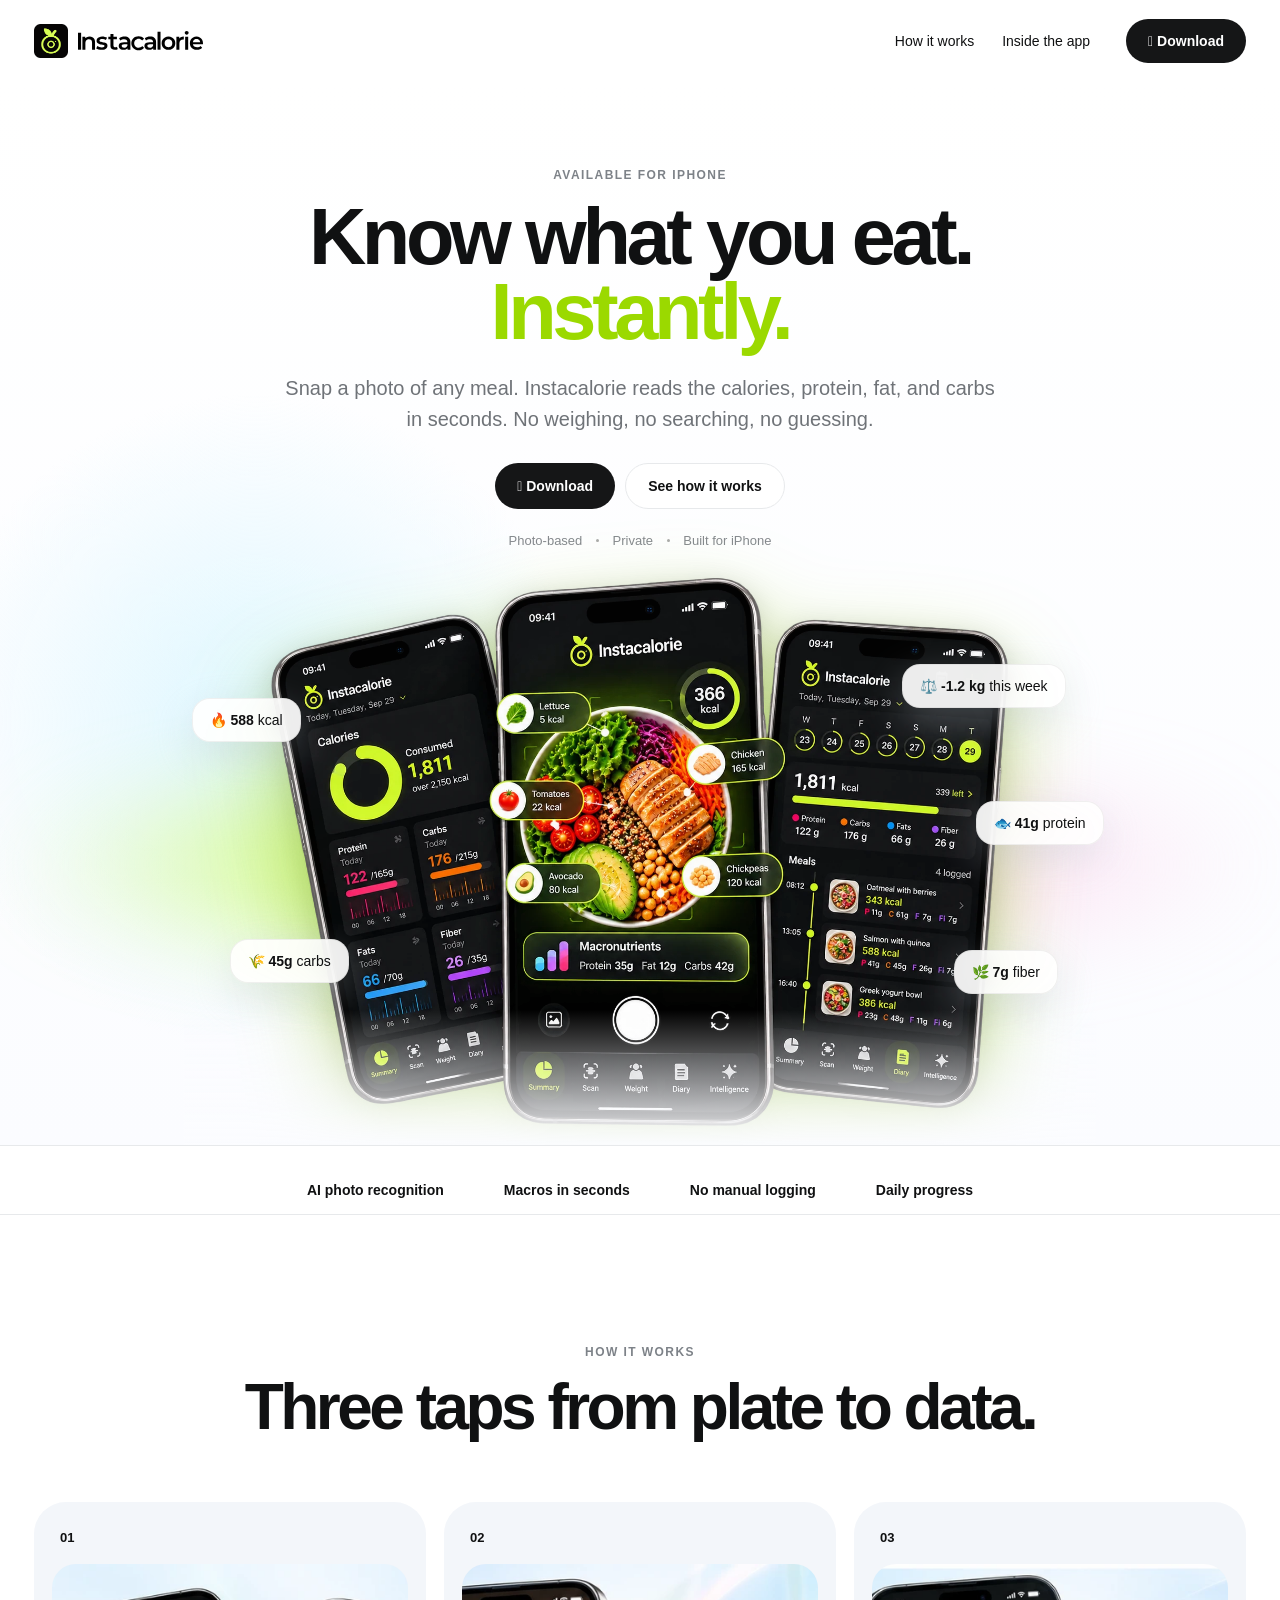
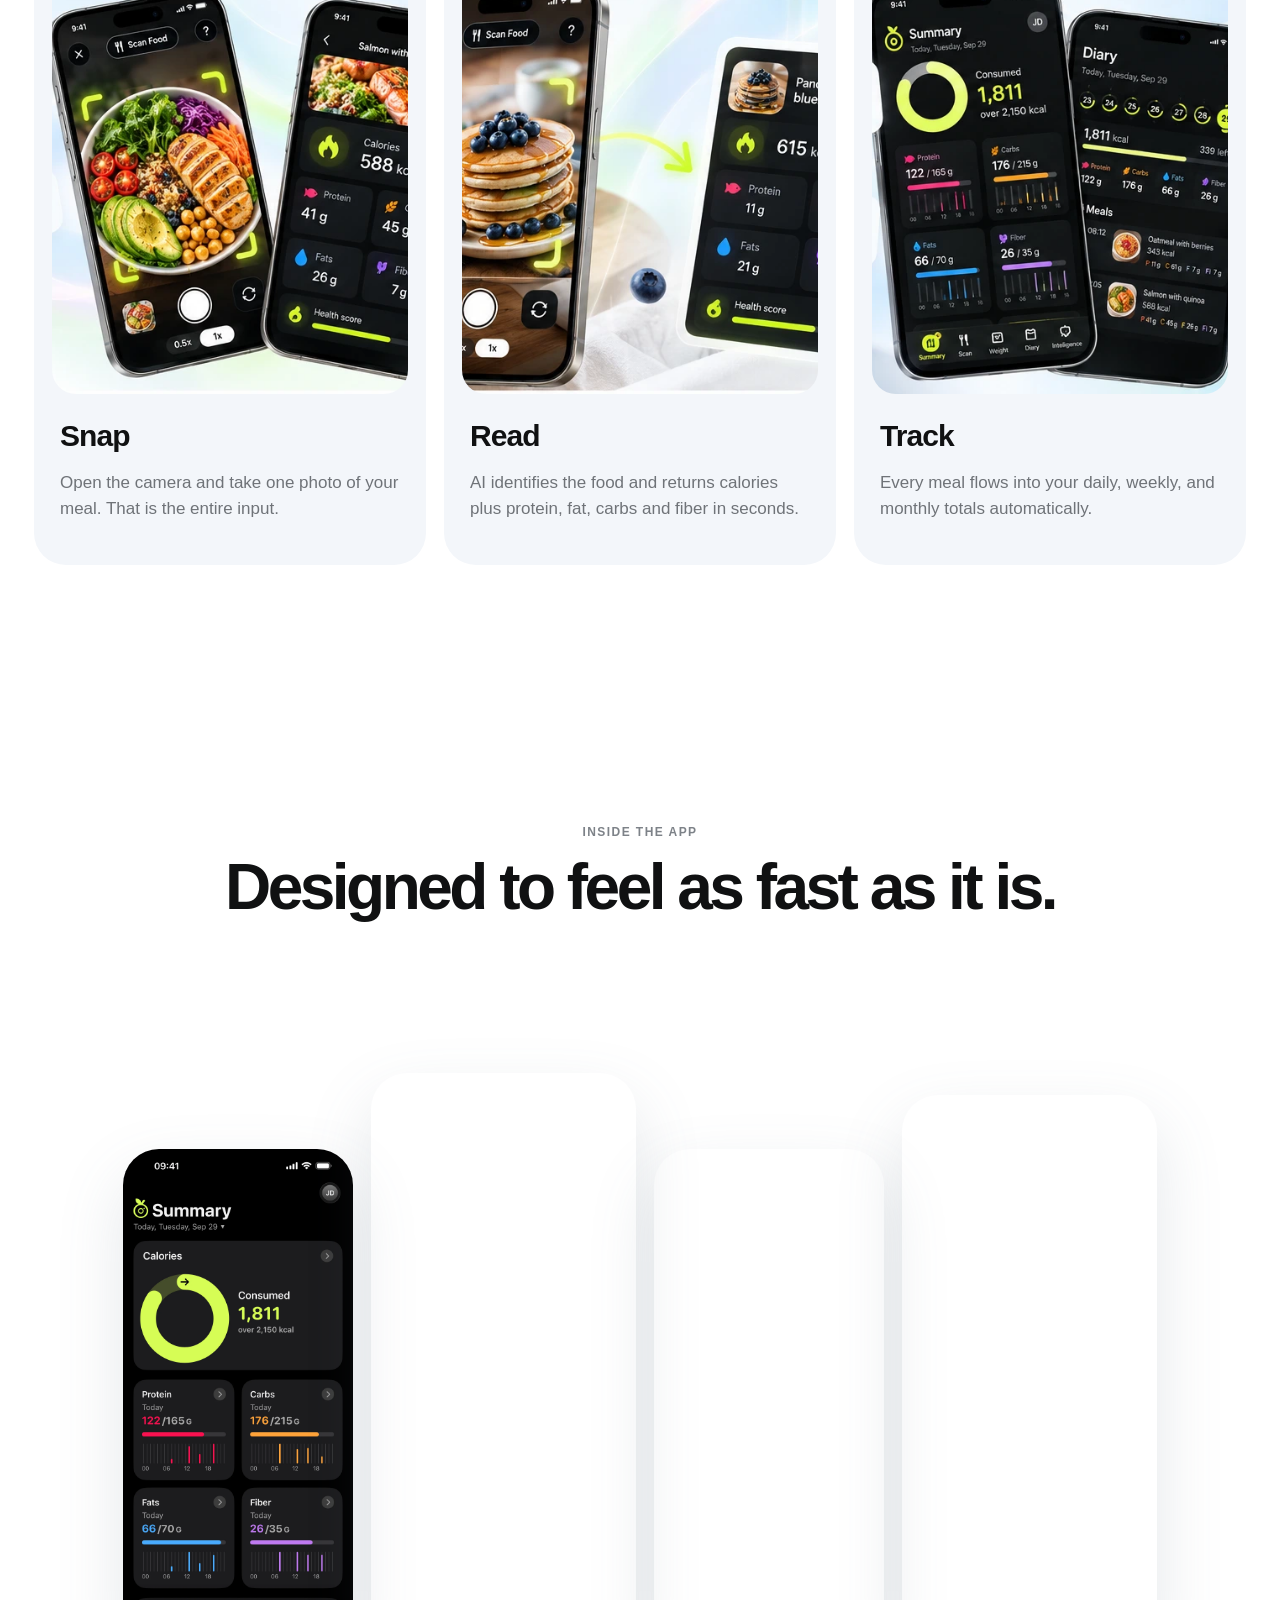
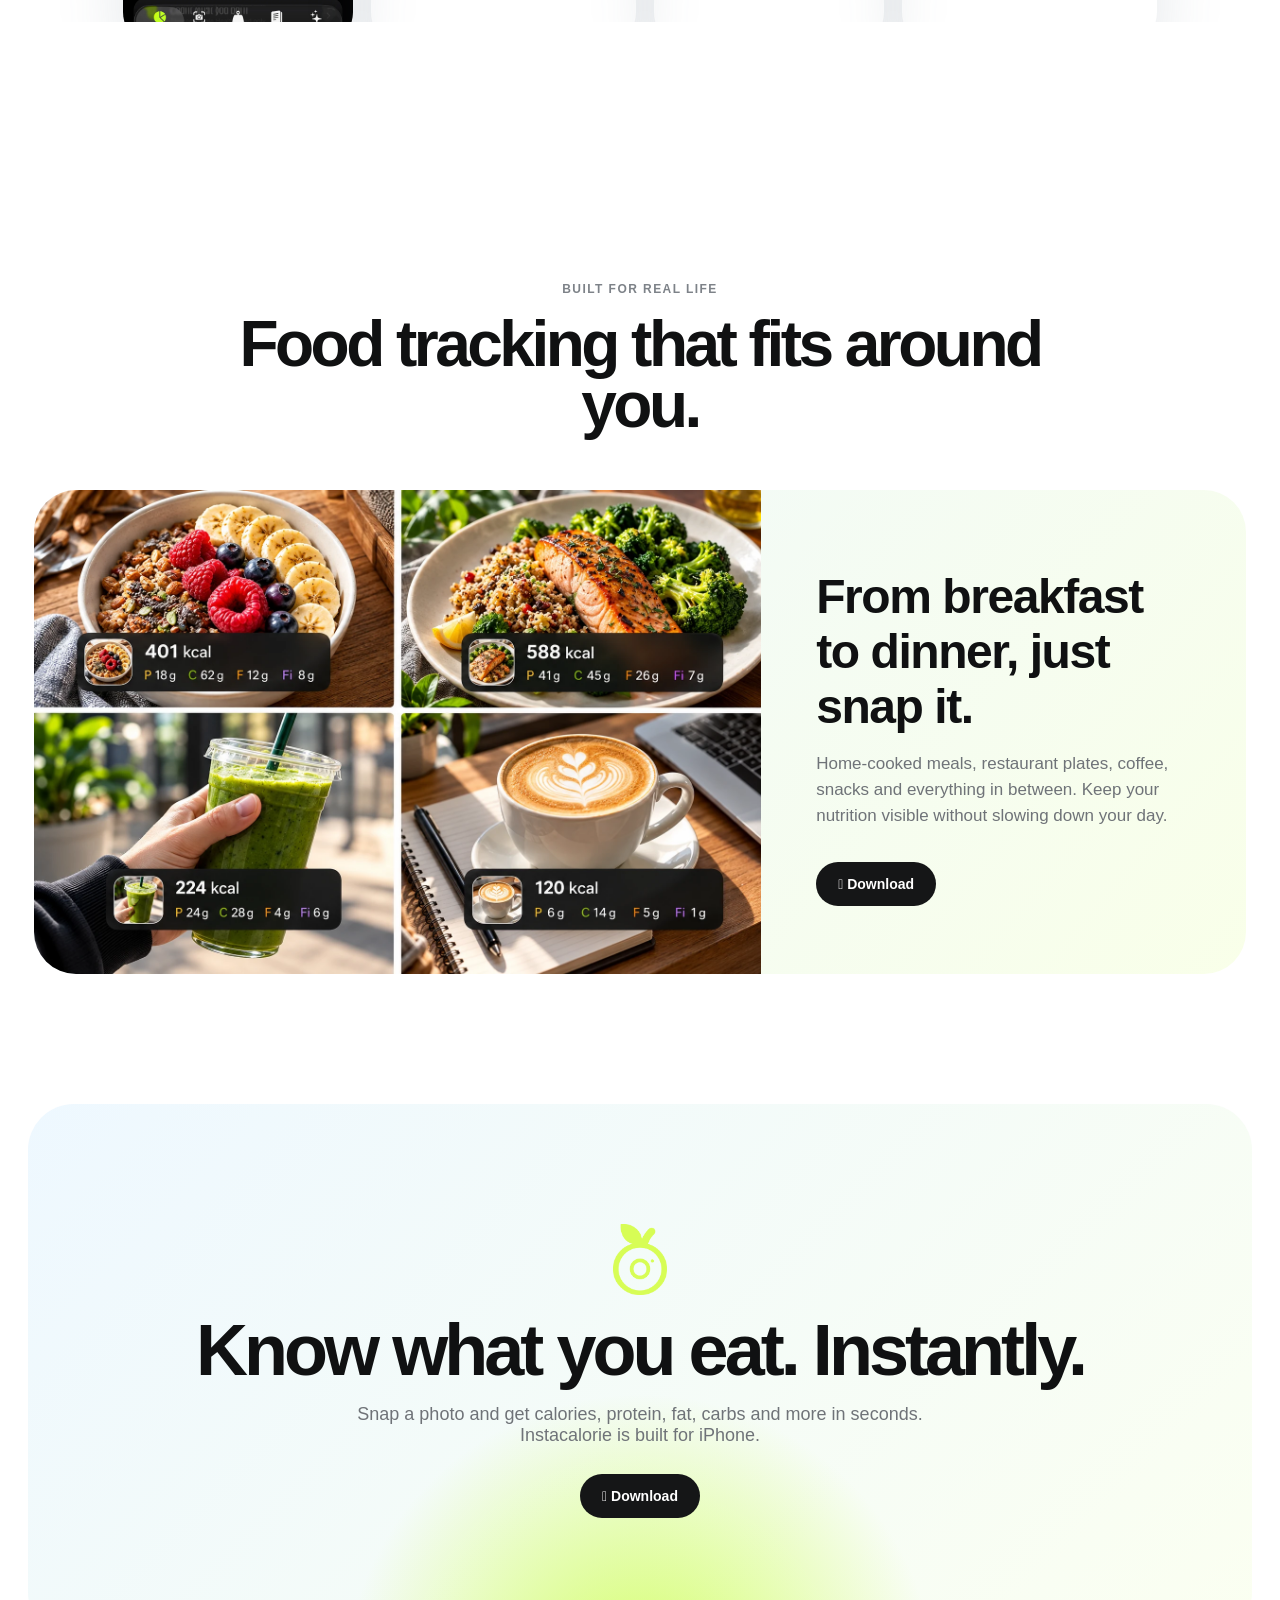
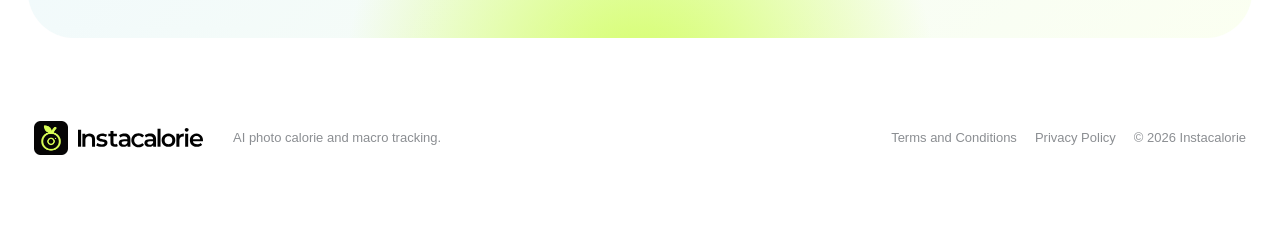
==== commit cf9c03d6: "entrance and scroll animations" ====
--- a/index.html
+++ b/index.html
@@ -1,5 +1,6 @@
 <!doctype html><html lang="en"><head>
 <meta charset="utf-8">
+<script>document.documentElement.classList.add("js")</script>
 <meta name="viewport" content="width=device-width,initial-scale=1,viewport-fit=cover">
 <title>Instacalorie. Know what you eat. Instantly.</title>
 <meta name="description" content="Snap a photo of any meal. Instacalorie reads the calories, protein, fat and carbs in seconds. AI photo calorie and macro tracker for iPhone.">
@@ -64,12 +65,12 @@
 </head><body>
 <header class="nav"><a class="brand" href="#"><img src="assets/logo.png" alt="" width="256" height="256" decoding="async"><img class="wordmark" src="/assets/wordmark.svg" alt="Instacalorie" width="125" height="20" decoding="async"></a><nav><a href="#how">How it works</a><a href="#inside">Inside the app</a></nav><a class="pill dark appstore" href="#" data-soon> Download</a></header>
 <main>
-<section class="hero"><div class="eyebrow">Available for iPhone</div><h1>Know what you eat.<br><em>Instantly.</em></h1><p>Snap a photo of any meal. Instacalorie reads the calories, protein, fat, and carbs in seconds. No weighing, no searching, no guessing.</p><div class="actions"><a class="pill dark appstore" href="#" data-soon> Download</a><a class="pill light" href="#how">See how it works</a></div><div class="trust">Photo-based <i></i> Private <i></i> Built for iPhone</div><div class="hero-art"><span class="aurora" aria-hidden="true"></span><img class="hero-img" src="assets/hero.webp" alt="Three phones showing the Summary, a meal scan with its ingredients and calories, and the Diary" width="1444" height="1089" fetchpriority="high" decoding="async"><div class="float f1" aria-hidden="true">🔥 <b>588</b> kcal</div><div class="float f2" aria-hidden="true">🐟 <b>41g</b> protein</div><div class="float f3" aria-hidden="true">🌾 <b>45g</b> carbs</div><div class="float f4" aria-hidden="true">⚖️ <b>-1.2 kg</b> this week</div><div class="float f5" aria-hidden="true">🌿 <b>7g</b> fiber</div></div></section>
-<section class="ticker"><span>AI photo recognition</span><span>Macros in seconds</span><span>No manual logging</span><span>Daily progress</span></section>
-<section id="how" class="section"><div class="kicker">How it works</div><h2>Three taps from plate to data.</h2><div class="steps"><article><b>01</b><div class="media"><img src="assets/scan-ai.webp" alt="A phone photographing a plate of food" width="768" height="512" loading="lazy" decoding="async"></div><h3>Snap</h3><p>Open the camera and take one photo of your meal. That is the entire input.</p></article><article><b>02</b><div class="media"><img src="assets/breakfast-ai.webp" alt="A breakfast plate" width="768" height="512" loading="lazy" decoding="async"></div><h3>Read</h3><p>AI identifies the food and returns calories plus protein, fat, carbs and fiber in seconds.</p></article><article><b>03</b><div class="media"><img src="assets/dashboard-ai.webp" alt="Daily totals on a phone" width="768" height="512" loading="lazy" decoding="async"></div><h3>Track</h3><p>Every meal flows into your daily, weekly, and monthly totals automatically.</p></article></div></section>
+<section class="hero"><div class="eyebrow rise">Available for iPhone</div><h1 class="rise">Know what you eat.<br><em>Instantly.</em></h1><p class="rise">Snap a photo of any meal. Instacalorie reads the calories, protein, fat, and carbs in seconds. No weighing, no searching, no guessing.</p><div class="actions rise"><a class="pill dark appstore" href="#" data-soon> Download</a><a class="pill light" href="#how">See how it works</a></div><div class="trust rise">Photo-based <i></i> Private <i></i> Built for iPhone</div><div class="hero-art rise"><span class="aurora" aria-hidden="true"></span><img class="hero-img" src="assets/hero.webp" alt="Three phones showing the Summary, a meal scan with its ingredients and calories, and the Diary" width="1444" height="1089" fetchpriority="high" decoding="async"><div class="float f1" aria-hidden="true">🔥 <b>588</b> kcal</div><div class="float f2" aria-hidden="true">🐟 <b>41g</b> protein</div><div class="float f3" aria-hidden="true">🌾 <b>45g</b> carbs</div><div class="float f4" aria-hidden="true">⚖️ <b>-1.2 kg</b> this week</div><div class="float f5" aria-hidden="true">🌿 <b>7g</b> fiber</div></div></section>
+<section class="ticker" data-stagger><span class="reveal">AI photo recognition</span><span class="reveal">Macros in seconds</span><span class="reveal">No manual logging</span><span class="reveal">Daily progress</span></section>
+<section id="how" class="section"><div class="kicker reveal">How it works</div><h2 class="reveal">Three taps from plate to data.</h2><div class="steps" data-stagger><article class="reveal"><b>01</b><div class="media"><img src="assets/scan-ai.webp" alt="A phone photographing a plate of food" width="768" height="512" loading="lazy" decoding="async"></div><h3>Snap</h3><p>Open the camera and take one photo of your meal. That is the entire input.</p></article><article class="reveal"><b>02</b><div class="media"><img src="assets/breakfast-ai.webp" alt="A breakfast plate" width="768" height="512" loading="lazy" decoding="async"></div><h3>Read</h3><p>AI identifies the food and returns calories plus protein, fat, carbs and fiber in seconds.</p></article><article class="reveal"><b>03</b><div class="media"><img src="assets/dashboard-ai.webp" alt="Daily totals on a phone" width="768" height="512" loading="lazy" decoding="async"></div><h3>Track</h3><p>Every meal flows into your daily, weekly, and monthly totals automatically.</p></article></div></section>
 
-<section id="inside" class="section"><div class="kicker">Inside the app</div><h2>Designed to feel as fast as it is.</h2><p class="swipe" aria-hidden="true">Swipe to see more</p><div class="phones"><img src="assets/summary.webp" alt="Summary screen" width="1320" height="2868" loading="lazy" decoding="async"><img src="assets/calories.webp" alt="Calories page" width="1320" height="2868" loading="lazy" decoding="async"><img src="assets/diary.webp" alt="Diary screen" width="1320" height="2868" loading="lazy" decoding="async"><img src="assets/meal.webp" alt="Meal page" width="851" height="1848" loading="lazy" decoding="async"></div></section>
-<section class="section"><div class="kicker">Built for real life</div><h2>Food tracking that fits around you.</h2><div class="life"><img src="assets/lifestyle-ai.webp" alt="Four meals with their calories and macros: a fruit bowl, salmon with quinoa, a green smoothie and a coffee" width="1536" height="1024" loading="lazy" decoding="async"><div class="life-copy"><h3>From breakfast to dinner, just snap it.</h3><p>Home-cooked meals, restaurant plates, coffee, snacks and everything in between. Keep your nutrition visible without slowing down your day.</p><a class="pill dark appstore" href="#" data-soon> Download</a></div></div></section>
-<section id="cta" class="cta"><img src="assets/mark.png" alt="" width="685" height="899" loading="lazy" decoding="async"><h2>Know what you eat. Instantly.</h2><p>Snap a photo and get calories, protein, fat, carbs and more in seconds. Instacalorie is built for iPhone.</p><a class="pill dark appstore" href="#" data-soon> Download</a></section>
+<section id="inside" class="section"><div class="kicker reveal">Inside the app</div><h2 class="reveal">Designed to feel as fast as it is.</h2><p class="swipe reveal" aria-hidden="true">Swipe to see more</p><div class="phones" data-stagger><img class="reveal" src="assets/summary.webp" alt="Summary screen" width="1320" height="2868" loading="lazy" decoding="async"><img class="reveal" src="assets/calories.webp" alt="Calories page" width="1320" height="2868" loading="lazy" decoding="async"><img class="reveal" src="assets/diary.webp" alt="Diary screen" width="1320" height="2868" loading="lazy" decoding="async"><img class="reveal" src="assets/meal.webp" alt="Meal page" width="851" height="1848" loading="lazy" decoding="async"></div></section>
+<section class="section"><div class="kicker reveal">Built for real life</div><h2 class="reveal">Food tracking that fits around you.</h2><div class="life reveal"><img src="assets/lifestyle-ai.webp" alt="Four meals with their calories and macros: a fruit bowl, salmon with quinoa, a green smoothie and a coffee" width="1536" height="1024" loading="lazy" decoding="async"><div class="life-copy"><h3>From breakfast to dinner, just snap it.</h3><p>Home-cooked meals, restaurant plates, coffee, snacks and everything in between. Keep your nutrition visible without slowing down your day.</p><a class="pill dark appstore" href="#" data-soon> Download</a></div></div></section>
+<section id="cta" class="cta" data-stagger><img class="reveal" src="assets/mark.png" alt="" width="685" height="899" loading="lazy" decoding="async"><h2 class="reveal">Know what you eat. Instantly.</h2><p class="reveal">Snap a photo and get calories, protein, fat, carbs and more in seconds. Instacalorie is built for iPhone.</p><a class="pill dark appstore reveal" href="#" data-soon> Download</a></section>
 </main><footer><a class="brand" href="/"><img src="/assets/logo.png" alt="" width="256" height="256" loading="lazy" decoding="async"><img class="wordmark" src="/assets/wordmark.svg" alt="Instacalorie" width="125" height="20" loading="lazy" decoding="async"></a><span class="tagline">AI photo calorie and macro tracking.</span><span class="foot-links"><a href="/terms/">Terms and Conditions</a><a href="/privacy/">Privacy Policy</a><span>© 2026 Instacalorie</span></span></footer>
 <script src="script.js"></script></body></html>
--- a/styles.css
+++ b/styles.css
@@ -1,5 +1,5 @@
-:root{--ink:#101112;--muted:#6f7378;--lime:#caff3d;--lime2:#9bd900;--soft:#f2f6fb;--line:#e7e9eb}*{box-sizing:border-box}html{scroll-behavior:smooth}body{margin:0;font-family:-apple-system,BlinkMacSystemFont,"SF Pro Display","Segoe UI",sans-serif;color:var(--ink);background:#fff}a{color:inherit;text-decoration:none}.nav{height:82px;display:flex;align-items:center;gap:36px;max-width:1420px;margin:auto;padding:0 34px;position:relative;z-index:10}.brand{display:flex;align-items:center;gap:10px;font-weight:760;font-size:23px}.brand img{width:34px;height:34px;object-fit:contain}.nav nav{display:flex;gap:28px;margin-left:auto;font-size:14px}.nav>.brand+.pill{margin-left:auto}.pill{display:inline-flex;align-items:center;justify-content:center;border-radius:999px;padding:14px 22px;font-weight:650;font-size:14px}.dark{background:#151617;color:#fff}.light{background:#fff;border:1px solid var(--line)}.hero{text-align:center;padding:86px 24px 0;overflow:hidden;background:radial-gradient(circle at 50% 74%,rgba(202,255,61,.23),transparent 27%),radial-gradient(circle at 20% 60%,#dff7ff,transparent 27%),linear-gradient(#fff,#fbfcff)}.eyebrow,.kicker{text-transform:uppercase;letter-spacing:.12em;font-size:12px;font-weight:750;color:#7d8288}.hero h1,.section h2,.cta h2{font-size:clamp(52px,6.2vw,96px);line-height:.94;letter-spacing:-.055em;margin:18px auto 24px;max-width:1100px}.hero h1 em{font-style:normal;color:var(--lime2)}.hero>p,.lede{font-size:20px;line-height:1.55;color:var(--muted);max-width:720px;margin:0 auto 28px}.actions{display:flex;gap:10px;justify-content:center}.trust{margin:24px 0;color:#85898e;font-size:13px}.trust i{display:inline-block;width:3px;height:3px;background:#aaa;border-radius:50%;margin:0 10px 3px}.hero-art{position:relative;max-width:760px;margin:6px auto 0}.hero-img{position:relative;z-index:1;display:block;width:100%;height:auto;filter:drop-shadow(0 34px 44px rgba(155,217,0,.38)) drop-shadow(0 8px 14px rgba(16,17,18,.18))}.hero-art .aurora{position:absolute;left:-34%;right:-34%;top:36%;height:30%;border-radius:50%;background:linear-gradient(90deg,rgba(202,255,61,0),rgba(202,255,61,.55) 25%,rgba(140,230,255,.55) 50%,rgba(255,190,225,.45) 75%,rgba(202,255,61,0));filter:blur(46px);pointer-events:none}.hero-art::after{content:"";position:absolute;left:-10%;right:-10%;bottom:-2px;height:24%;background:linear-gradient(rgba(251,252,255,0),#fbfcff);z-index:2;pointer-events:none}.phone{position:absolute;border-radius:48px;box-shadow:0 35px 80px rgba(22,35,50,.22)}.p1{width:300px;left:26%;top:20px;transform:rotate(-7deg)}.p2{width:270px;right:27%;top:8px;transform:rotate(7deg)}.float{position:absolute;background:rgba(255,255,255,.92);backdrop-filter:blur(12px);border:1px solid rgba(0,0,0,.06);border-radius:18px;padding:13px 17px;box-shadow:0 14px 40px #b6c1cc55;font-size:14px}.float{z-index:3;animation:bob 6s ease-in-out infinite}.f1{left:-9%;top:22%}.f2{right:-11%;top:40%;animation-duration:7.5s;animation-delay:-2.5s}.f3{left:-4%;top:64%;animation-duration:8.5s;animation-delay:-5s}.f4{right:-6%;top:16%;animation-duration:7s;animation-delay:-1s}.f5{right:-5%;top:66%;animation-duration:9s;animation-delay:-3.5s}@keyframes bob{0%,100%{transform:translateY(0)}50%{transform:translateY(-10px)}}@media(prefers-reduced-motion:reduce){.float{animation:none}}.ticker{display:flex;justify-content:center;gap:60px;padding:26px;border-block:1px solid var(--line);font-weight:600;font-size:14px}.section{padding:130px 34px;max-width:1500px;margin:auto;text-align:center}.section h2{font-size:clamp(46px,5vw,76px);max-width:900px}.soft{max-width:none;background:#f5f7fa}.steps{display:grid;grid-template-columns:repeat(3,1fr);gap:18px;max-width:1400px;margin:64px auto 0;text-align:left}.steps article{background:#f3f6fa;border-radius:32px;padding:26px;overflow:hidden}.steps article>b{font-size:13px}.media{height:430px;margin:18px -8px 25px;border-radius:24px;overflow:hidden}.media img{width:100%;height:100%;object-fit:cover}.steps h3,.life h3{font-size:30px;letter-spacing:-.03em;margin:10px 0}.steps p,.life p{color:var(--muted);line-height:1.55;font-size:17px}.phones{display:flex;align-items:flex-end;justify-content:center;gap:18px;height:650px;overflow:hidden;margin-top:55px}.phones img{width:230px;height:auto;flex:none;border-radius:36px;box-shadow:0 28px 65px #5d72852b}.swipe{display:none;color:var(--muted);font-size:13px;margin:12px 0 0}.phones img:nth-child(2){width:265px}.phones img:nth-child(4){width:255px}.life{max-width:1250px;margin:55px auto 0;background:linear-gradient(130deg,#eff8ff,#f9ffe9);border-radius:42px;overflow:hidden;display:grid;grid-template-columns:1.2fr .8fr;text-align:left;align-items:center}.life img{width:100%;height:620px;object-fit:cover}.life-copy{padding:55px}.life-copy h3{font-size:48px}.life-copy .pill{margin-top:15px}.cta{margin:0 28px 28px;padding:120px 24px;text-align:center;border-radius:46px;background:radial-gradient(circle at 50% 110%,rgba(202,255,61,.8),transparent 35%),linear-gradient(135deg,#eef8ff,#fbfff1)}.cta img{width:54px;height:auto}.cta h2{font-size:72px}.cta p{max-width:620px;margin:-5px auto 28px;color:var(--muted);font-size:18px}footer{max-width:1420px;margin:auto;padding:55px 34px 80px;display:flex;align-items:center;gap:30px;color:#8b8e92;font-size:13px}.foot-links{margin-left:auto;display:flex;gap:18px;align-items:center}.foot-links a:hover{color:var(--ink)}@media(max-width:900px){.nav nav{display:none}.nav>.pill{display:none}.nav{height:64px}.hero{padding-top:18px}.p1{left:8%;width:250px}.p2{right:8%;width:225px}.float{display:none}.ticker{gap:18px;overflow:auto;justify-content:flex-start}.steps,.life{grid-template-columns:1fr}.media{height:360px}.phones{justify-content:flex-start;overflow-x:auto;padding:30px 20px;gap:14px;scroll-snap-type:x mandatory;scroll-padding:20px;height:auto;align-items:flex-start}.phones img{scroll-snap-align:start}.swipe{display:block}.life img{height:auto}.section{padding:90px 20px}.cta h2{font-size:52px}footer{flex-wrap:wrap}.foot-links{margin-left:0;flex-wrap:wrap}}@media(max-width:600px){.nav{padding:0 18px}.brand span{font-size:19px}.hero h1{font-size:54px}.hero>p{font-size:17px}.p1{left:1%;width:210px}.p2{right:1%;width:190px}.actions{flex-direction:column;align-items:center}.section h2{font-size:46px}.life-copy h3{font-size:36px}.ticker span{min-width:max-content}}
-.steps article,.life{opacity:.001;transform:translateY(24px);transition:.7s ease}.steps article.in,.life.in{opacity:1;transform:none}
+:root{--ink:#101112;--muted:#6f7378;--lime:#caff3d;--lime2:#9bd900;--soft:#f2f6fb;--line:#e7e9eb}*{box-sizing:border-box}html{scroll-behavior:smooth}body{margin:0;font-family:-apple-system,BlinkMacSystemFont,"SF Pro Display","Segoe UI",sans-serif;color:var(--ink);background:#fff}a{color:inherit;text-decoration:none}.nav{height:82px;display:flex;align-items:center;gap:36px;max-width:1420px;margin:auto;padding:0 34px;position:relative;z-index:10}.brand{display:flex;align-items:center;gap:10px;font-weight:760;font-size:23px}.brand img{width:34px;height:34px;object-fit:contain}.nav nav{display:flex;gap:28px;margin-left:auto;font-size:14px}.nav>.brand+.pill{margin-left:auto}.pill{display:inline-flex;align-items:center;justify-content:center;border-radius:999px;padding:14px 22px;font-weight:650;font-size:14px}.dark{background:#151617;color:#fff}.light{background:#fff;border:1px solid var(--line)}.hero{text-align:center;padding:86px 24px 0;overflow:hidden;background:radial-gradient(circle at 50% 74%,rgba(202,255,61,.23),transparent 27%),radial-gradient(circle at 20% 60%,#dff7ff,transparent 27%),linear-gradient(#fff,#fbfcff)}.eyebrow,.kicker{text-transform:uppercase;letter-spacing:.12em;font-size:12px;font-weight:750;color:#7d8288}.hero h1,.section h2,.cta h2{font-size:clamp(52px,6.2vw,96px);line-height:.94;letter-spacing:-.055em;margin:18px auto 24px;max-width:1100px}.hero h1 em{font-style:normal;color:var(--lime2)}.hero>p,.lede{font-size:20px;line-height:1.55;color:var(--muted);max-width:720px;margin:0 auto 28px}.actions{display:flex;gap:10px;justify-content:center}.trust{margin:24px 0;color:#85898e;font-size:13px}.trust i{display:inline-block;width:3px;height:3px;background:#aaa;border-radius:50%;margin:0 10px 3px}.hero-art{position:relative;max-width:760px;margin:6px auto 0}.hero-img{position:relative;z-index:1;display:block;width:100%;height:auto;filter:drop-shadow(0 34px 44px rgba(155,217,0,.38)) drop-shadow(0 8px 14px rgba(16,17,18,.18))}.hero-art .aurora{position:absolute;left:-34%;right:-34%;top:36%;height:30%;border-radius:50%;background:linear-gradient(90deg,rgba(202,255,61,0),rgba(202,255,61,.55) 25%,rgba(140,230,255,.55) 50%,rgba(255,190,225,.45) 75%,rgba(202,255,61,0));filter:blur(46px);pointer-events:none}.hero-art::after{content:"";position:absolute;left:-10%;right:-10%;bottom:-2px;height:24%;background:linear-gradient(rgba(251,252,255,0),#fbfcff);z-index:2;pointer-events:none}.phone{position:absolute;border-radius:48px;box-shadow:0 35px 80px rgba(22,35,50,.22)}.p1{width:300px;left:26%;top:20px;transform:rotate(-7deg)}.p2{width:270px;right:27%;top:8px;transform:rotate(7deg)}.float{position:absolute;background:rgba(255,255,255,.92);backdrop-filter:blur(12px);border:1px solid rgba(0,0,0,.06);border-radius:18px;padding:13px 17px;box-shadow:0 14px 40px #b6c1cc55;font-size:14px}.float{z-index:3;animation:bob 6s ease-in-out infinite}.f1{left:-9%;top:22%}.f2{right:-11%;top:40%;animation-duration:7.5s;animation-delay:-2.5s}.f3{left:-4%;top:64%;animation-duration:8.5s;animation-delay:-5s}.f4{right:-6%;top:16%;animation-duration:7s;animation-delay:-1s}.f5{right:-5%;top:66%;animation-duration:9s;animation-delay:-3.5s}@keyframes bob{0%,100%{transform:translateY(0)}50%{transform:translateY(-10px)}}.ticker{display:flex;justify-content:center;gap:60px;padding:26px;border-block:1px solid var(--line);font-weight:600;font-size:14px}.section{padding:130px 34px;max-width:1500px;margin:auto;text-align:center}.section h2{font-size:clamp(46px,5vw,76px);max-width:900px}.soft{max-width:none;background:#f5f7fa}.steps{display:grid;grid-template-columns:repeat(3,1fr);gap:18px;max-width:1400px;margin:64px auto 0;text-align:left}.steps article{background:#f3f6fa;border-radius:32px;padding:26px;overflow:hidden}.steps article>b{font-size:13px}.media{height:430px;margin:18px -8px 25px;border-radius:24px;overflow:hidden}.media img{width:100%;height:100%;object-fit:cover}.steps h3,.life h3{font-size:30px;letter-spacing:-.03em;margin:10px 0}.steps p,.life p{color:var(--muted);line-height:1.55;font-size:17px}.phones{display:flex;align-items:flex-end;justify-content:center;gap:18px;height:650px;overflow:hidden;margin-top:55px}.phones img{width:230px;height:auto;flex:none;border-radius:36px;box-shadow:0 28px 65px #5d72852b}.swipe{display:none;color:var(--muted);font-size:13px;margin:12px 0 0}.phones img:nth-child(2){width:265px}.phones img:nth-child(4){width:255px}.life{max-width:1250px;margin:55px auto 0;background:linear-gradient(130deg,#eff8ff,#f9ffe9);border-radius:42px;overflow:hidden;display:grid;grid-template-columns:1.2fr .8fr;text-align:left;align-items:center}.life img{display:block;width:100%;height:auto}.life-copy{padding:55px}.life-copy h3{font-size:48px}.life-copy .pill{margin-top:15px}.cta{margin:0 28px 28px;padding:120px 24px;text-align:center;border-radius:46px;background:radial-gradient(circle at 50% 110%,rgba(202,255,61,.8),transparent 35%),linear-gradient(135deg,#eef8ff,#fbfff1)}.cta img{width:54px;height:auto}.cta h2{font-size:72px}.cta p{max-width:620px;margin:-5px auto 28px;color:var(--muted);font-size:18px}footer{max-width:1420px;margin:auto;padding:55px 34px 80px;display:flex;align-items:center;gap:30px;color:#8b8e92;font-size:13px}.foot-links{margin-left:auto;display:flex;gap:18px;align-items:center}.foot-links a:hover{color:var(--ink)}@media(max-width:900px){.nav nav{display:none}.nav>.pill{display:none}.nav{height:64px}.hero{padding-top:18px}.p1{left:8%;width:250px}.p2{right:8%;width:225px}.float{display:none}.ticker{gap:18px;overflow:auto;justify-content:flex-start}.steps,.life{grid-template-columns:1fr}.media{height:360px}.phones{justify-content:flex-start;overflow-x:auto;padding:30px 20px;gap:14px;scroll-snap-type:x mandatory;scroll-padding:20px;height:auto;align-items:flex-start}.phones img{scroll-snap-align:start}.swipe{display:block}.life img{height:auto}.section{padding:90px 20px}.cta h2{font-size:52px}footer{flex-wrap:wrap}.foot-links{margin-left:0;flex-wrap:wrap}}@media(max-width:600px){.nav{padding:0 18px}.brand span{font-size:19px}.hero h1{font-size:54px}.hero>p{font-size:17px}.p1{left:1%;width:210px}.p2{right:1%;width:190px}.actions{flex-direction:column;align-items:center}.section h2{font-size:46px}.life-copy h3{font-size:36px}.ticker span{min-width:max-content}}
+
 .brand .wordmark{height:20px;width:auto}.appstore{white-space:nowrap}
 
 /* Legal pages (privacy, terms) and the 404: same shell, plain text. */
@@ -16,3 +16,28 @@
 .nf .code{font-size:clamp(72px,12vw,140px);font-weight:760;letter-spacing:-.06em;line-height:1;color:var(--lime2)}
 .nf h1{font-size:clamp(28px,4vw,40px);letter-spacing:-.03em;margin:10px 0 12px}
 .nf p{color:var(--muted);font-size:17px;max-width:38ch;margin:0 auto 26px}
+
+/* Motion. Entrances only (ease-out quint), transform and opacity only, nothing hidden
+   unless the script is there to reveal it, and everything still under reduced motion. */
+:root{--ease-out:cubic-bezier(.23,1,.32,1)}
+.js .reveal{opacity:0;transform:translateY(18px);transition:opacity .7s var(--ease-out),transform .7s var(--ease-out)}
+.js .reveal.in{opacity:1;transform:none}
+.js .phones img.reveal{transform:translateY(26px)}
+.js .ticker span.reveal{transform:translateY(10px)}
+.js .hero .rise{opacity:0;animation:rise .8s var(--ease-out) forwards}
+.js .hero .eyebrow.rise{animation-delay:.05s}
+.js .hero h1.rise{animation-delay:.12s}
+.js .hero p.rise{animation-delay:.22s}
+.js .hero .actions.rise{animation-delay:.3s}
+.js .hero .trust.rise{animation-delay:.36s}
+.js .hero .hero-art.rise{animation-delay:.42s;animation-duration:1s}
+@keyframes rise{from{opacity:0;transform:translateY(16px)}to{opacity:1;transform:none}}
+.pill{transition:transform .15s ease,background-color .15s ease}
+.pill:active{transform:scale(.97)}
+@media(hover:hover) and (pointer:fine){.pill.dark:hover{background:#2a2b2d}.pill.light:hover{background:#f6f8fa}}
+@media(prefers-reduced-motion:reduce){
+  .js .reveal{opacity:1;transform:none;transition:none}
+  .js .hero .rise{opacity:1;animation:none}
+  .float{animation:none}
+  .pill{transition:none}
+}
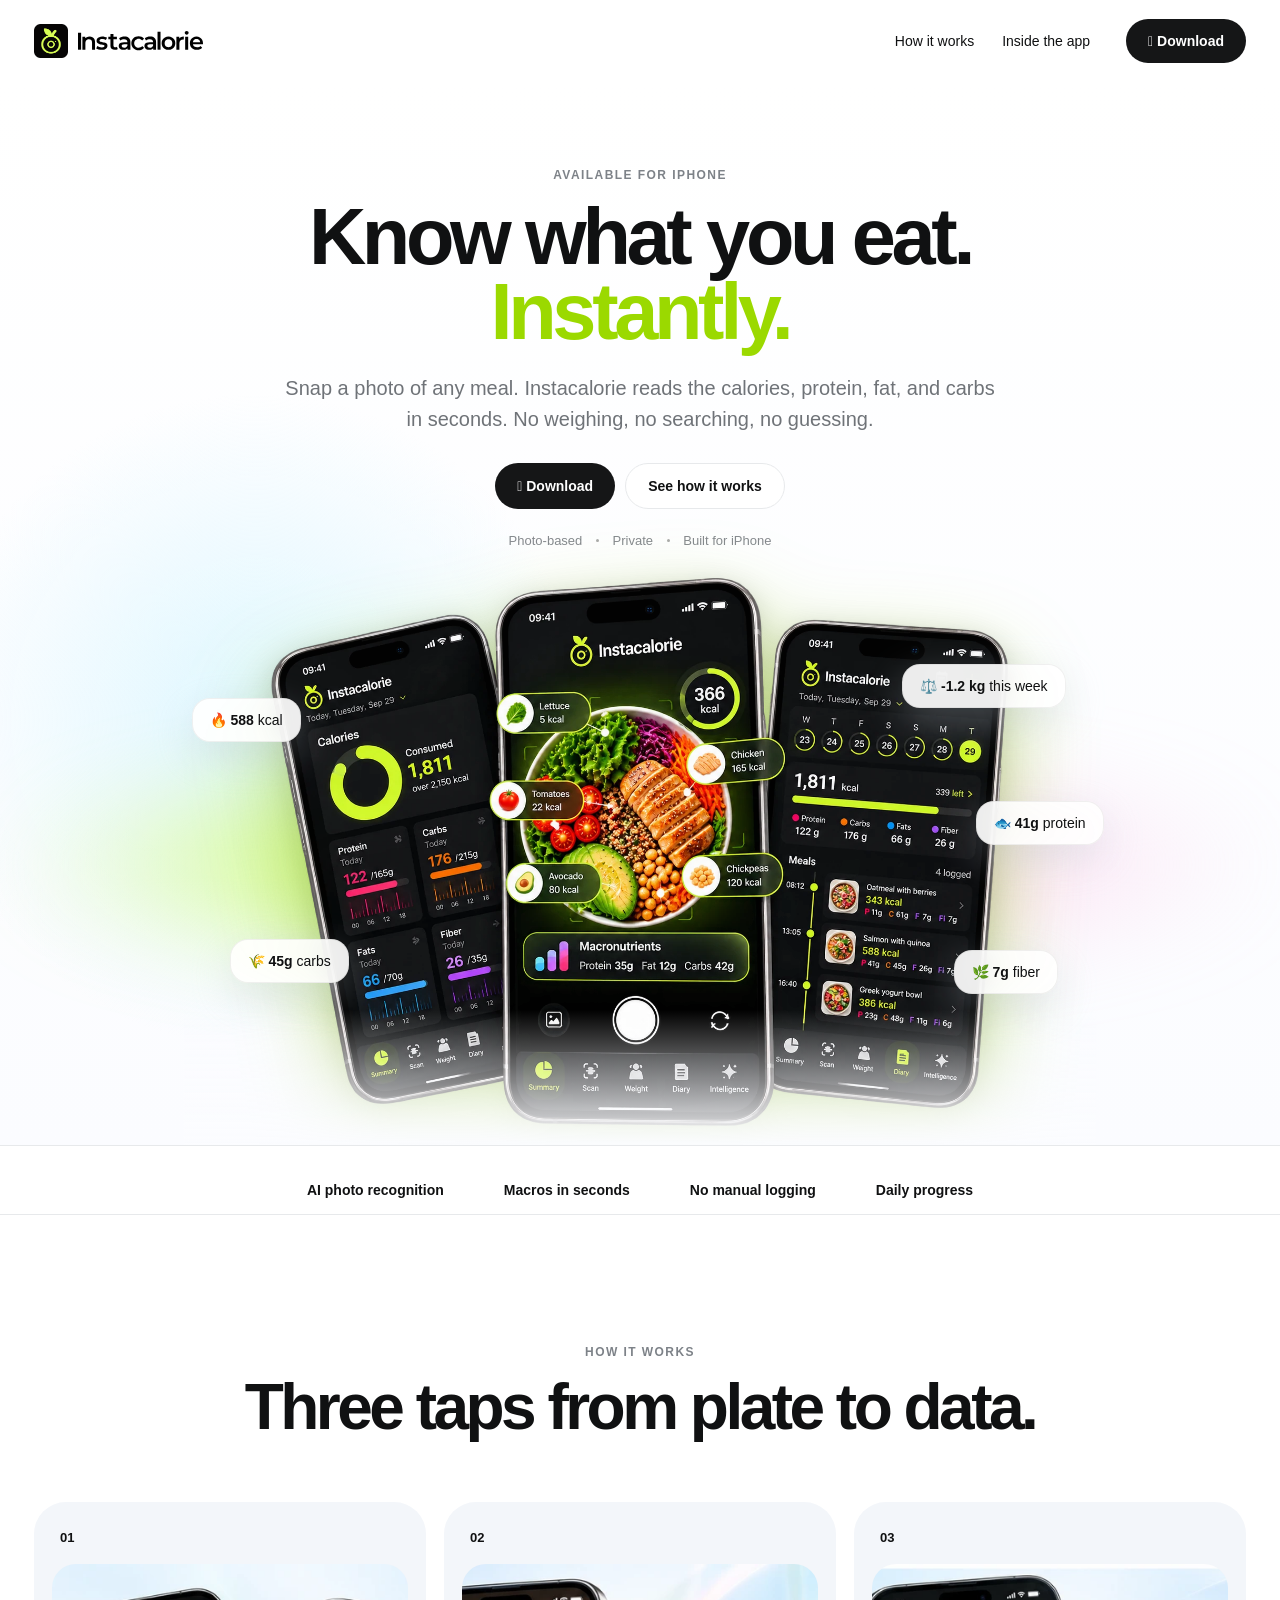
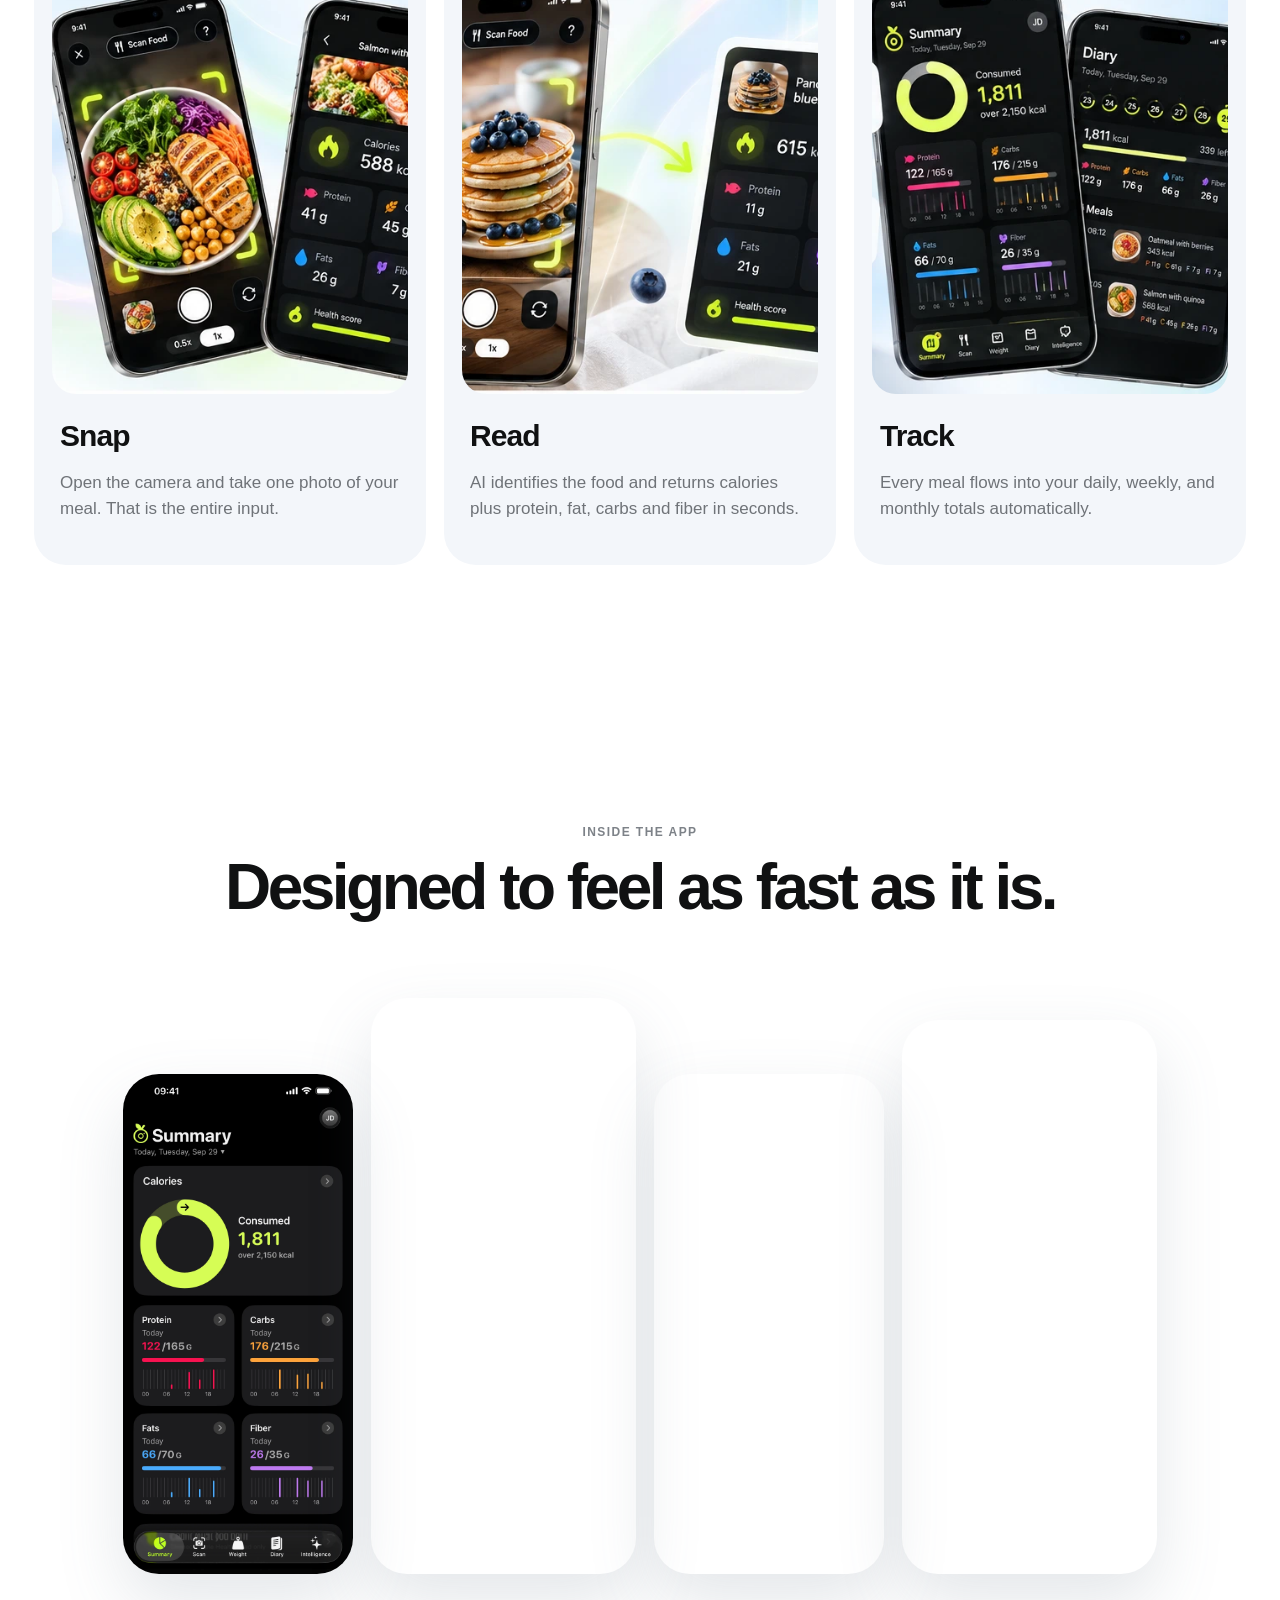
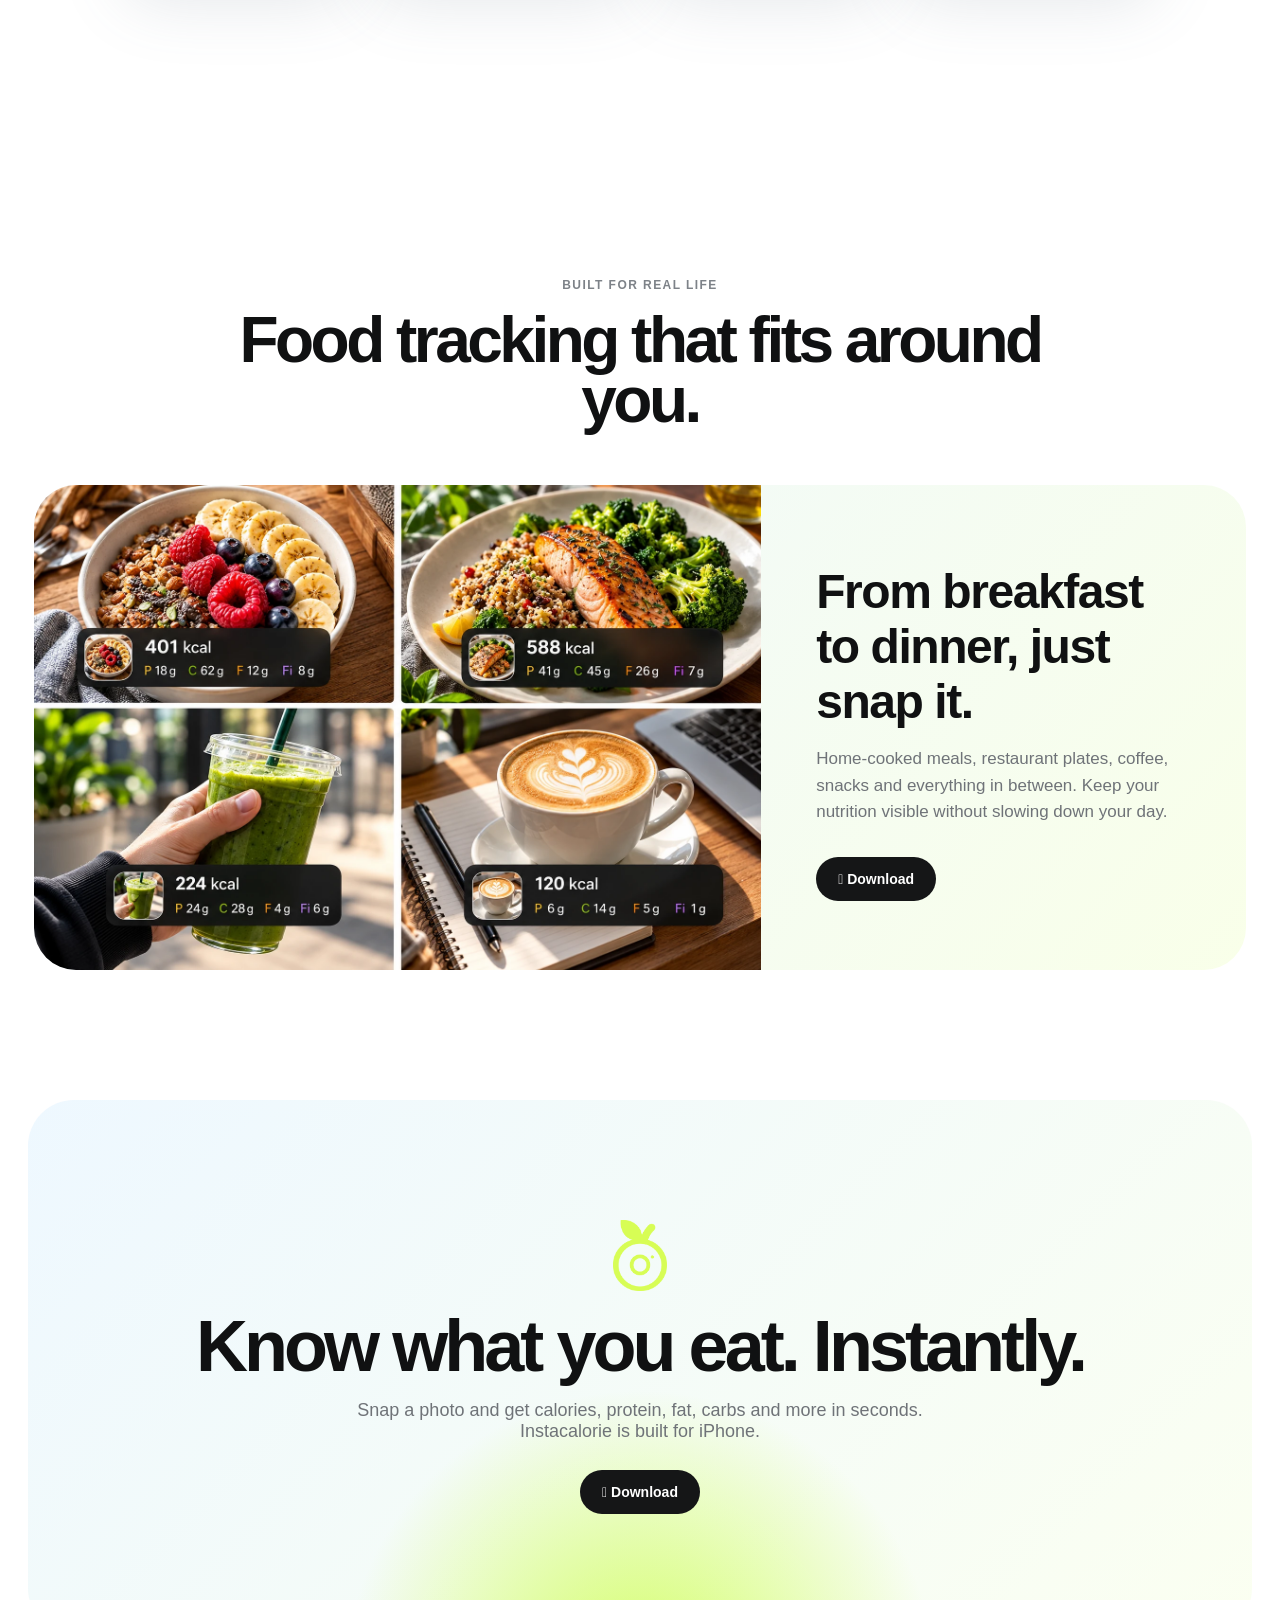
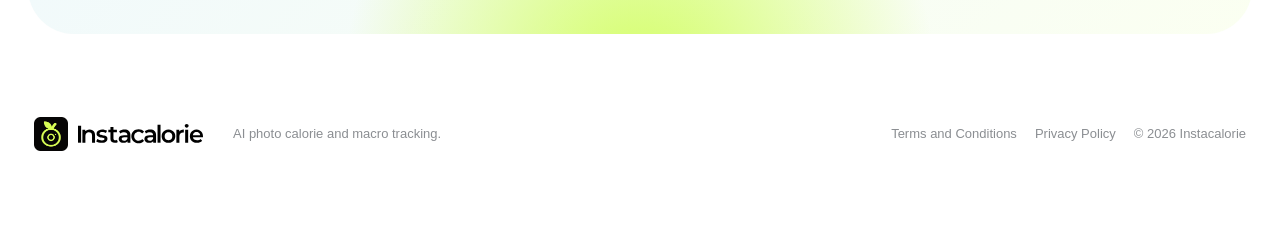
==== commit bcec808a: "image placeholders while pictures load" ====
--- a/index.html
+++ b/index.html
@@ -65,12 +65,12 @@
 </head><body>
 <header class="nav"><a class="brand" href="#"><img src="assets/logo.png" alt="" width="256" height="256" decoding="async"><img class="wordmark" src="/assets/wordmark.svg" alt="Instacalorie" width="125" height="20" decoding="async"></a><nav><a href="#how">How it works</a><a href="#inside">Inside the app</a></nav><a class="pill dark appstore" href="#" data-soon> Download</a></header>
 <main>
-<section class="hero"><div class="eyebrow rise">Available for iPhone</div><h1 class="rise">Know what you eat.<br><em>Instantly.</em></h1><p class="rise">Snap a photo of any meal. Instacalorie reads the calories, protein, fat, and carbs in seconds. No weighing, no searching, no guessing.</p><div class="actions rise"><a class="pill dark appstore" href="#" data-soon> Download</a><a class="pill light" href="#how">See how it works</a></div><div class="trust rise">Photo-based <i></i> Private <i></i> Built for iPhone</div><div class="hero-art rise"><span class="aurora" aria-hidden="true"></span><img class="hero-img" src="assets/hero.webp" alt="Three phones showing the Summary, a meal scan with its ingredients and calories, and the Diary" width="1444" height="1089" fetchpriority="high" decoding="async"><div class="float f1" aria-hidden="true">🔥 <b>588</b> kcal</div><div class="float f2" aria-hidden="true">🐟 <b>41g</b> protein</div><div class="float f3" aria-hidden="true">🌾 <b>45g</b> carbs</div><div class="float f4" aria-hidden="true">⚖️ <b>-1.2 kg</b> this week</div><div class="float f5" aria-hidden="true">🌿 <b>7g</b> fiber</div></div></section>
+<section class="hero"><div class="eyebrow rise">Available for iPhone</div><h1 class="rise">Know what you eat.<br><em>Instantly.</em></h1><p class="rise">Snap a photo of any meal. Instacalorie reads the calories, protein, fat, and carbs in seconds. No weighing, no searching, no guessing.</p><div class="actions rise"><a class="pill dark appstore" href="#" data-soon> Download</a><a class="pill light" href="#how">See how it works</a></div><div class="trust rise">Photo-based <i></i> Private <i></i> Built for iPhone</div><div class="hero-art rise"><span class="aurora" aria-hidden="true"></span><img class="ph hero-img" src="assets/hero.webp" alt="Three phones showing the Summary, a meal scan with its ingredients and calories, and the Diary" width="1444" height="1089" fetchpriority="high" decoding="async"><div class="float f1" aria-hidden="true">🔥 <b>588</b> kcal</div><div class="float f2" aria-hidden="true">🐟 <b>41g</b> protein</div><div class="float f3" aria-hidden="true">🌾 <b>45g</b> carbs</div><div class="float f4" aria-hidden="true">⚖️ <b>-1.2 kg</b> this week</div><div class="float f5" aria-hidden="true">🌿 <b>7g</b> fiber</div></div></section>
 <section class="ticker" data-stagger><span class="reveal">AI photo recognition</span><span class="reveal">Macros in seconds</span><span class="reveal">No manual logging</span><span class="reveal">Daily progress</span></section>
-<section id="how" class="section"><div class="kicker reveal">How it works</div><h2 class="reveal">Three taps from plate to data.</h2><div class="steps" data-stagger><article class="reveal"><b>01</b><div class="media"><img src="assets/scan-ai.webp" alt="A phone photographing a plate of food" width="768" height="512" loading="lazy" decoding="async"></div><h3>Snap</h3><p>Open the camera and take one photo of your meal. That is the entire input.</p></article><article class="reveal"><b>02</b><div class="media"><img src="assets/breakfast-ai.webp" alt="A breakfast plate" width="768" height="512" loading="lazy" decoding="async"></div><h3>Read</h3><p>AI identifies the food and returns calories plus protein, fat, carbs and fiber in seconds.</p></article><article class="reveal"><b>03</b><div class="media"><img src="assets/dashboard-ai.webp" alt="Daily totals on a phone" width="768" height="512" loading="lazy" decoding="async"></div><h3>Track</h3><p>Every meal flows into your daily, weekly, and monthly totals automatically.</p></article></div></section>
+<section id="how" class="section"><div class="kicker reveal">How it works</div><h2 class="reveal">Three taps from plate to data.</h2><div class="steps" data-stagger><article class="reveal"><b>01</b><div class="media"><img class="ph" src="assets/scan-ai.webp" alt="A phone photographing a plate of food" width="768" height="512" loading="lazy" decoding="async"></div><h3>Snap</h3><p>Open the camera and take one photo of your meal. That is the entire input.</p></article><article class="reveal"><b>02</b><div class="media"><img class="ph" src="assets/breakfast-ai.webp" alt="A breakfast plate" width="768" height="512" loading="lazy" decoding="async"></div><h3>Read</h3><p>AI identifies the food and returns calories plus protein, fat, carbs and fiber in seconds.</p></article><article class="reveal"><b>03</b><div class="media"><img class="ph" src="assets/dashboard-ai.webp" alt="Daily totals on a phone" width="768" height="512" loading="lazy" decoding="async"></div><h3>Track</h3><p>Every meal flows into your daily, weekly, and monthly totals automatically.</p></article></div></section>
 
-<section id="inside" class="section"><div class="kicker reveal">Inside the app</div><h2 class="reveal">Designed to feel as fast as it is.</h2><p class="swipe reveal" aria-hidden="true">Swipe to see more</p><div class="phones" data-stagger><img class="reveal" src="assets/summary.webp" alt="Summary screen" width="1320" height="2868" loading="lazy" decoding="async"><img class="reveal" src="assets/calories.webp" alt="Calories page" width="1320" height="2868" loading="lazy" decoding="async"><img class="reveal" src="assets/diary.webp" alt="Diary screen" width="1320" height="2868" loading="lazy" decoding="async"><img class="reveal" src="assets/meal.webp" alt="Meal page" width="851" height="1848" loading="lazy" decoding="async"></div></section>
-<section class="section"><div class="kicker reveal">Built for real life</div><h2 class="reveal">Food tracking that fits around you.</h2><div class="life reveal"><img src="assets/lifestyle-ai.webp" alt="Four meals with their calories and macros: a fruit bowl, salmon with quinoa, a green smoothie and a coffee" width="1536" height="1024" loading="lazy" decoding="async"><div class="life-copy"><h3>From breakfast to dinner, just snap it.</h3><p>Home-cooked meals, restaurant plates, coffee, snacks and everything in between. Keep your nutrition visible without slowing down your day.</p><a class="pill dark appstore" href="#" data-soon> Download</a></div></div></section>
+<section id="inside" class="section"><div class="kicker reveal">Inside the app</div><h2 class="reveal">Designed to feel as fast as it is.</h2><p class="swipe reveal" aria-hidden="true">Swipe to see more</p><div class="phones" data-stagger><img class="ph reveal" src="assets/summary.webp" alt="Summary screen" width="1320" height="2868" loading="lazy" decoding="async"><img class="ph reveal" src="assets/calories.webp" alt="Calories page" width="1320" height="2868" loading="lazy" decoding="async"><img class="ph reveal" src="assets/diary.webp" alt="Diary screen" width="1320" height="2868" loading="lazy" decoding="async"><img class="ph reveal" src="assets/meal.webp" alt="Meal page" width="851" height="1848" loading="lazy" decoding="async"></div></section>
+<section class="section"><div class="kicker reveal">Built for real life</div><h2 class="reveal">Food tracking that fits around you.</h2><div class="life reveal"><img class="ph" src="assets/lifestyle-ai.webp" alt="Four meals with their calories and macros: a fruit bowl, salmon with quinoa, a green smoothie and a coffee" width="1536" height="1024" loading="lazy" decoding="async"><div class="life-copy"><h3>From breakfast to dinner, just snap it.</h3><p>Home-cooked meals, restaurant plates, coffee, snacks and everything in between. Keep your nutrition visible without slowing down your day.</p><a class="pill dark appstore" href="#" data-soon> Download</a></div></div></section>
 <section id="cta" class="cta" data-stagger><img class="reveal" src="assets/mark.png" alt="" width="685" height="899" loading="lazy" decoding="async"><h2 class="reveal">Know what you eat. Instantly.</h2><p class="reveal">Snap a photo and get calories, protein, fat, carbs and more in seconds. Instacalorie is built for iPhone.</p><a class="pill dark appstore reveal" href="#" data-soon> Download</a></section>
 </main><footer><a class="brand" href="/"><img src="/assets/logo.png" alt="" width="256" height="256" loading="lazy" decoding="async"><img class="wordmark" src="/assets/wordmark.svg" alt="Instacalorie" width="125" height="20" loading="lazy" decoding="async"></a><span class="tagline">AI photo calorie and macro tracking.</span><span class="foot-links"><a href="/terms/">Terms and Conditions</a><a href="/privacy/">Privacy Policy</a><span>© 2026 Instacalorie</span></span></footer>
 <script src="script.js"></script></body></html>
--- a/styles.css
+++ b/styles.css
@@ -1,4 +1,4 @@
-:root{--ink:#101112;--muted:#6f7378;--lime:#caff3d;--lime2:#9bd900;--soft:#f2f6fb;--line:#e7e9eb}*{box-sizing:border-box}html{scroll-behavior:smooth}body{margin:0;font-family:-apple-system,BlinkMacSystemFont,"SF Pro Display","Segoe UI",sans-serif;color:var(--ink);background:#fff}a{color:inherit;text-decoration:none}.nav{height:82px;display:flex;align-items:center;gap:36px;max-width:1420px;margin:auto;padding:0 34px;position:relative;z-index:10}.brand{display:flex;align-items:center;gap:10px;font-weight:760;font-size:23px}.brand img{width:34px;height:34px;object-fit:contain}.nav nav{display:flex;gap:28px;margin-left:auto;font-size:14px}.nav>.brand+.pill{margin-left:auto}.pill{display:inline-flex;align-items:center;justify-content:center;border-radius:999px;padding:14px 22px;font-weight:650;font-size:14px}.dark{background:#151617;color:#fff}.light{background:#fff;border:1px solid var(--line)}.hero{text-align:center;padding:86px 24px 0;overflow:hidden;background:radial-gradient(circle at 50% 74%,rgba(202,255,61,.23),transparent 27%),radial-gradient(circle at 20% 60%,#dff7ff,transparent 27%),linear-gradient(#fff,#fbfcff)}.eyebrow,.kicker{text-transform:uppercase;letter-spacing:.12em;font-size:12px;font-weight:750;color:#7d8288}.hero h1,.section h2,.cta h2{font-size:clamp(52px,6.2vw,96px);line-height:.94;letter-spacing:-.055em;margin:18px auto 24px;max-width:1100px}.hero h1 em{font-style:normal;color:var(--lime2)}.hero>p,.lede{font-size:20px;line-height:1.55;color:var(--muted);max-width:720px;margin:0 auto 28px}.actions{display:flex;gap:10px;justify-content:center}.trust{margin:24px 0;color:#85898e;font-size:13px}.trust i{display:inline-block;width:3px;height:3px;background:#aaa;border-radius:50%;margin:0 10px 3px}.hero-art{position:relative;max-width:760px;margin:6px auto 0}.hero-img{position:relative;z-index:1;display:block;width:100%;height:auto;filter:drop-shadow(0 34px 44px rgba(155,217,0,.38)) drop-shadow(0 8px 14px rgba(16,17,18,.18))}.hero-art .aurora{position:absolute;left:-34%;right:-34%;top:36%;height:30%;border-radius:50%;background:linear-gradient(90deg,rgba(202,255,61,0),rgba(202,255,61,.55) 25%,rgba(140,230,255,.55) 50%,rgba(255,190,225,.45) 75%,rgba(202,255,61,0));filter:blur(46px);pointer-events:none}.hero-art::after{content:"";position:absolute;left:-10%;right:-10%;bottom:-2px;height:24%;background:linear-gradient(rgba(251,252,255,0),#fbfcff);z-index:2;pointer-events:none}.phone{position:absolute;border-radius:48px;box-shadow:0 35px 80px rgba(22,35,50,.22)}.p1{width:300px;left:26%;top:20px;transform:rotate(-7deg)}.p2{width:270px;right:27%;top:8px;transform:rotate(7deg)}.float{position:absolute;background:rgba(255,255,255,.92);backdrop-filter:blur(12px);border:1px solid rgba(0,0,0,.06);border-radius:18px;padding:13px 17px;box-shadow:0 14px 40px #b6c1cc55;font-size:14px}.float{z-index:3;animation:bob 6s ease-in-out infinite}.f1{left:-9%;top:22%}.f2{right:-11%;top:40%;animation-duration:7.5s;animation-delay:-2.5s}.f3{left:-4%;top:64%;animation-duration:8.5s;animation-delay:-5s}.f4{right:-6%;top:16%;animation-duration:7s;animation-delay:-1s}.f5{right:-5%;top:66%;animation-duration:9s;animation-delay:-3.5s}@keyframes bob{0%,100%{transform:translateY(0)}50%{transform:translateY(-10px)}}.ticker{display:flex;justify-content:center;gap:60px;padding:26px;border-block:1px solid var(--line);font-weight:600;font-size:14px}.section{padding:130px 34px;max-width:1500px;margin:auto;text-align:center}.section h2{font-size:clamp(46px,5vw,76px);max-width:900px}.soft{max-width:none;background:#f5f7fa}.steps{display:grid;grid-template-columns:repeat(3,1fr);gap:18px;max-width:1400px;margin:64px auto 0;text-align:left}.steps article{background:#f3f6fa;border-radius:32px;padding:26px;overflow:hidden}.steps article>b{font-size:13px}.media{height:430px;margin:18px -8px 25px;border-radius:24px;overflow:hidden}.media img{width:100%;height:100%;object-fit:cover}.steps h3,.life h3{font-size:30px;letter-spacing:-.03em;margin:10px 0}.steps p,.life p{color:var(--muted);line-height:1.55;font-size:17px}.phones{display:flex;align-items:flex-end;justify-content:center;gap:18px;height:650px;overflow:hidden;margin-top:55px}.phones img{width:230px;height:auto;flex:none;border-radius:36px;box-shadow:0 28px 65px #5d72852b}.swipe{display:none;color:var(--muted);font-size:13px;margin:12px 0 0}.phones img:nth-child(2){width:265px}.phones img:nth-child(4){width:255px}.life{max-width:1250px;margin:55px auto 0;background:linear-gradient(130deg,#eff8ff,#f9ffe9);border-radius:42px;overflow:hidden;display:grid;grid-template-columns:1.2fr .8fr;text-align:left;align-items:center}.life img{display:block;width:100%;height:auto}.life-copy{padding:55px}.life-copy h3{font-size:48px}.life-copy .pill{margin-top:15px}.cta{margin:0 28px 28px;padding:120px 24px;text-align:center;border-radius:46px;background:radial-gradient(circle at 50% 110%,rgba(202,255,61,.8),transparent 35%),linear-gradient(135deg,#eef8ff,#fbfff1)}.cta img{width:54px;height:auto}.cta h2{font-size:72px}.cta p{max-width:620px;margin:-5px auto 28px;color:var(--muted);font-size:18px}footer{max-width:1420px;margin:auto;padding:55px 34px 80px;display:flex;align-items:center;gap:30px;color:#8b8e92;font-size:13px}.foot-links{margin-left:auto;display:flex;gap:18px;align-items:center}.foot-links a:hover{color:var(--ink)}@media(max-width:900px){.nav nav{display:none}.nav>.pill{display:none}.nav{height:64px}.hero{padding-top:18px}.p1{left:8%;width:250px}.p2{right:8%;width:225px}.float{display:none}.ticker{gap:18px;overflow:auto;justify-content:flex-start}.steps,.life{grid-template-columns:1fr}.media{height:360px}.phones{justify-content:flex-start;overflow-x:auto;padding:30px 20px;gap:14px;scroll-snap-type:x mandatory;scroll-padding:20px;height:auto;align-items:flex-start}.phones img{scroll-snap-align:start}.swipe{display:block}.life img{height:auto}.section{padding:90px 20px}.cta h2{font-size:52px}footer{flex-wrap:wrap}.foot-links{margin-left:0;flex-wrap:wrap}}@media(max-width:600px){.nav{padding:0 18px}.brand span{font-size:19px}.hero h1{font-size:54px}.hero>p{font-size:17px}.p1{left:1%;width:210px}.p2{right:1%;width:190px}.actions{flex-direction:column;align-items:center}.section h2{font-size:46px}.life-copy h3{font-size:36px}.ticker span{min-width:max-content}}
+:root{--ink:#101112;--muted:#6f7378;--lime:#caff3d;--lime2:#9bd900;--soft:#f2f6fb;--line:#e7e9eb}*{box-sizing:border-box}html{scroll-behavior:smooth}body{margin:0;font-family:-apple-system,BlinkMacSystemFont,"SF Pro Display","Segoe UI",sans-serif;color:var(--ink);background:#fff}a{color:inherit;text-decoration:none}.nav{height:82px;display:flex;align-items:center;gap:36px;max-width:1420px;margin:auto;padding:0 34px;position:relative;z-index:10}.brand{display:flex;align-items:center;gap:10px;font-weight:760;font-size:23px}.brand img{width:34px;height:34px;object-fit:contain}.nav nav{display:flex;gap:28px;margin-left:auto;font-size:14px}.nav>.brand+.pill{margin-left:auto}.pill{display:inline-flex;align-items:center;justify-content:center;border-radius:999px;padding:14px 22px;font-weight:650;font-size:14px}.dark{background:#151617;color:#fff}.light{background:#fff;border:1px solid var(--line)}.hero{text-align:center;padding:86px 24px 0;overflow:hidden;background:radial-gradient(circle at 50% 74%,rgba(202,255,61,.23),transparent 27%),radial-gradient(circle at 20% 60%,#dff7ff,transparent 27%),linear-gradient(#fff,#fbfcff)}.eyebrow,.kicker{text-transform:uppercase;letter-spacing:.12em;font-size:12px;font-weight:750;color:#7d8288}.hero h1,.section h2,.cta h2{font-size:clamp(52px,6.2vw,96px);line-height:.94;letter-spacing:-.055em;margin:18px auto 24px;max-width:1100px}.hero h1 em{font-style:normal;color:var(--lime2)}.hero>p,.lede{font-size:20px;line-height:1.55;color:var(--muted);max-width:720px;margin:0 auto 28px}.actions{display:flex;gap:10px;justify-content:center}.trust{margin:24px 0;color:#85898e;font-size:13px}.trust i{display:inline-block;width:3px;height:3px;background:#aaa;border-radius:50%;margin:0 10px 3px}.hero-art{position:relative;max-width:760px;margin:6px auto 0}.hero-img{position:relative;z-index:1;display:block;width:100%;height:auto;filter:drop-shadow(0 34px 44px rgba(155,217,0,.38)) drop-shadow(0 8px 14px rgba(16,17,18,.18))}.hero-art .aurora{position:absolute;left:-34%;right:-34%;top:36%;height:30%;border-radius:50%;background:linear-gradient(90deg,rgba(202,255,61,0),rgba(202,255,61,.55) 25%,rgba(140,230,255,.55) 50%,rgba(255,190,225,.45) 75%,rgba(202,255,61,0));filter:blur(46px);pointer-events:none}.hero-art::after{content:"";position:absolute;left:-10%;right:-10%;bottom:-2px;height:24%;background:linear-gradient(rgba(251,252,255,0),#fbfcff);z-index:2;pointer-events:none}.phone{position:absolute;border-radius:48px;box-shadow:0 35px 80px rgba(22,35,50,.22)}.p1{width:300px;left:26%;top:20px;transform:rotate(-7deg)}.p2{width:270px;right:27%;top:8px;transform:rotate(7deg)}.float{position:absolute;background:rgba(255,255,255,.92);backdrop-filter:blur(12px);border:1px solid rgba(0,0,0,.06);border-radius:18px;padding:13px 17px;box-shadow:0 14px 40px #b6c1cc55;font-size:14px}.float{z-index:3;animation:bob 6s ease-in-out infinite}.f1{left:-9%;top:22%}.f2{right:-11%;top:40%;animation-duration:7.5s;animation-delay:-2.5s}.f3{left:-4%;top:64%;animation-duration:8.5s;animation-delay:-5s}.f4{right:-6%;top:16%;animation-duration:7s;animation-delay:-1s}.f5{right:-5%;top:66%;animation-duration:9s;animation-delay:-3.5s}@keyframes bob{0%,100%{transform:translateY(0)}50%{transform:translateY(-10px)}}.ticker{display:flex;justify-content:center;gap:60px;padding:26px;border-block:1px solid var(--line);font-weight:600;font-size:14px}.section{padding:130px 34px;max-width:1500px;margin:auto;text-align:center}.section h2{font-size:clamp(46px,5vw,76px);max-width:900px}.soft{max-width:none;background:#f5f7fa}.steps{display:grid;grid-template-columns:repeat(3,1fr);gap:18px;max-width:1400px;margin:64px auto 0;text-align:left}.steps article{background:#f3f6fa;border-radius:32px;padding:26px;overflow:hidden}.steps article>b{font-size:13px}.media{height:430px;margin:18px -8px 25px;border-radius:24px;overflow:hidden}.media img{width:100%;height:100%;object-fit:cover}.steps h3,.life h3{font-size:30px;letter-spacing:-.03em;margin:10px 0}.steps p,.life p{color:var(--muted);line-height:1.55;font-size:17px}.phones{display:flex;align-items:flex-end;justify-content:center;gap:18px;margin-top:55px;padding-bottom:70px}.phones img{width:230px;height:auto;flex:none;border-radius:36px;box-shadow:0 28px 65px #5d72852b}.swipe{display:none;color:var(--muted);font-size:13px;margin:12px 0 0}.phones img:nth-child(2){width:265px}.phones img:nth-child(4){width:255px}.life{max-width:1250px;margin:55px auto 0;background:linear-gradient(130deg,#eff8ff,#f9ffe9);border-radius:42px;overflow:hidden;display:grid;grid-template-columns:1.2fr .8fr;text-align:left;align-items:center}.life img{display:block;width:100%;height:auto}.life-copy{padding:55px}.life-copy h3{font-size:48px}.life-copy .pill{margin-top:15px}.cta{margin:0 28px 28px;padding:120px 24px;text-align:center;border-radius:46px;background:radial-gradient(circle at 50% 110%,rgba(202,255,61,.8),transparent 35%),linear-gradient(135deg,#eef8ff,#fbfff1)}.cta img{width:54px;height:auto}.cta h2{font-size:72px}.cta p{max-width:620px;margin:-5px auto 28px;color:var(--muted);font-size:18px}footer{max-width:1420px;margin:auto;padding:55px 34px 80px;display:flex;align-items:center;gap:30px;color:#8b8e92;font-size:13px}.foot-links{margin-left:auto;display:flex;gap:18px;align-items:center}.foot-links a:hover{color:var(--ink)}@media(max-width:900px){.nav nav{display:none}.nav>.pill{display:none}.nav{height:64px}.hero{padding-top:18px}.p1{left:8%;width:250px}.p2{right:8%;width:225px}.float{display:none}.ticker{gap:18px;overflow:auto;justify-content:flex-start}.steps,.life{grid-template-columns:1fr}.media{height:360px}.phones{justify-content:flex-start;overflow-x:auto;padding:30px 20px;gap:14px;scroll-snap-type:x mandatory;scroll-padding:20px;align-items:flex-start}.phones img{scroll-snap-align:start}.swipe{display:block}.life img{height:auto}.section{padding:90px 20px}.cta h2{font-size:52px}footer{flex-wrap:wrap}.foot-links{margin-left:0;flex-wrap:wrap}}@media(max-width:600px){.nav{padding:0 18px}.brand span{font-size:19px}.hero h1{font-size:54px}.hero>p{font-size:17px}.p1{left:1%;width:210px}.p2{right:1%;width:190px}.actions{flex-direction:column;align-items:center}.section h2{font-size:46px}.life-copy h3{font-size:36px}.ticker span{min-width:max-content}}
 
 .brand .wordmark{height:20px;width:auto}.appstore{white-space:nowrap}
 
@@ -41,3 +41,13 @@
   .float{animation:none}
   .pill{transition:none}
 }
+
+/* Image placeholders. A picture's box is sized by its width and height attributes, so
+   while the file is on its way the box is a soft grey block that breathes (opacity only,
+   so it costs nothing) and the picture takes its place once decoded (`.ok`, set by
+   script.js). Only with JS, like the reveals. */
+.js img.ph:not(.ok){background:#eceff3;border-radius:28px;color:transparent;animation:breathe 1.3s ease-in-out infinite}
+.js .hero-img.ph:not(.ok){filter:none}
+.js .phones img.ph:not(.ok){border-radius:36px}
+@keyframes breathe{0%,100%{opacity:1}50%{opacity:.55}}
+@media(prefers-reduced-motion:reduce){.js img.ph:not(.ok){animation:none}}
